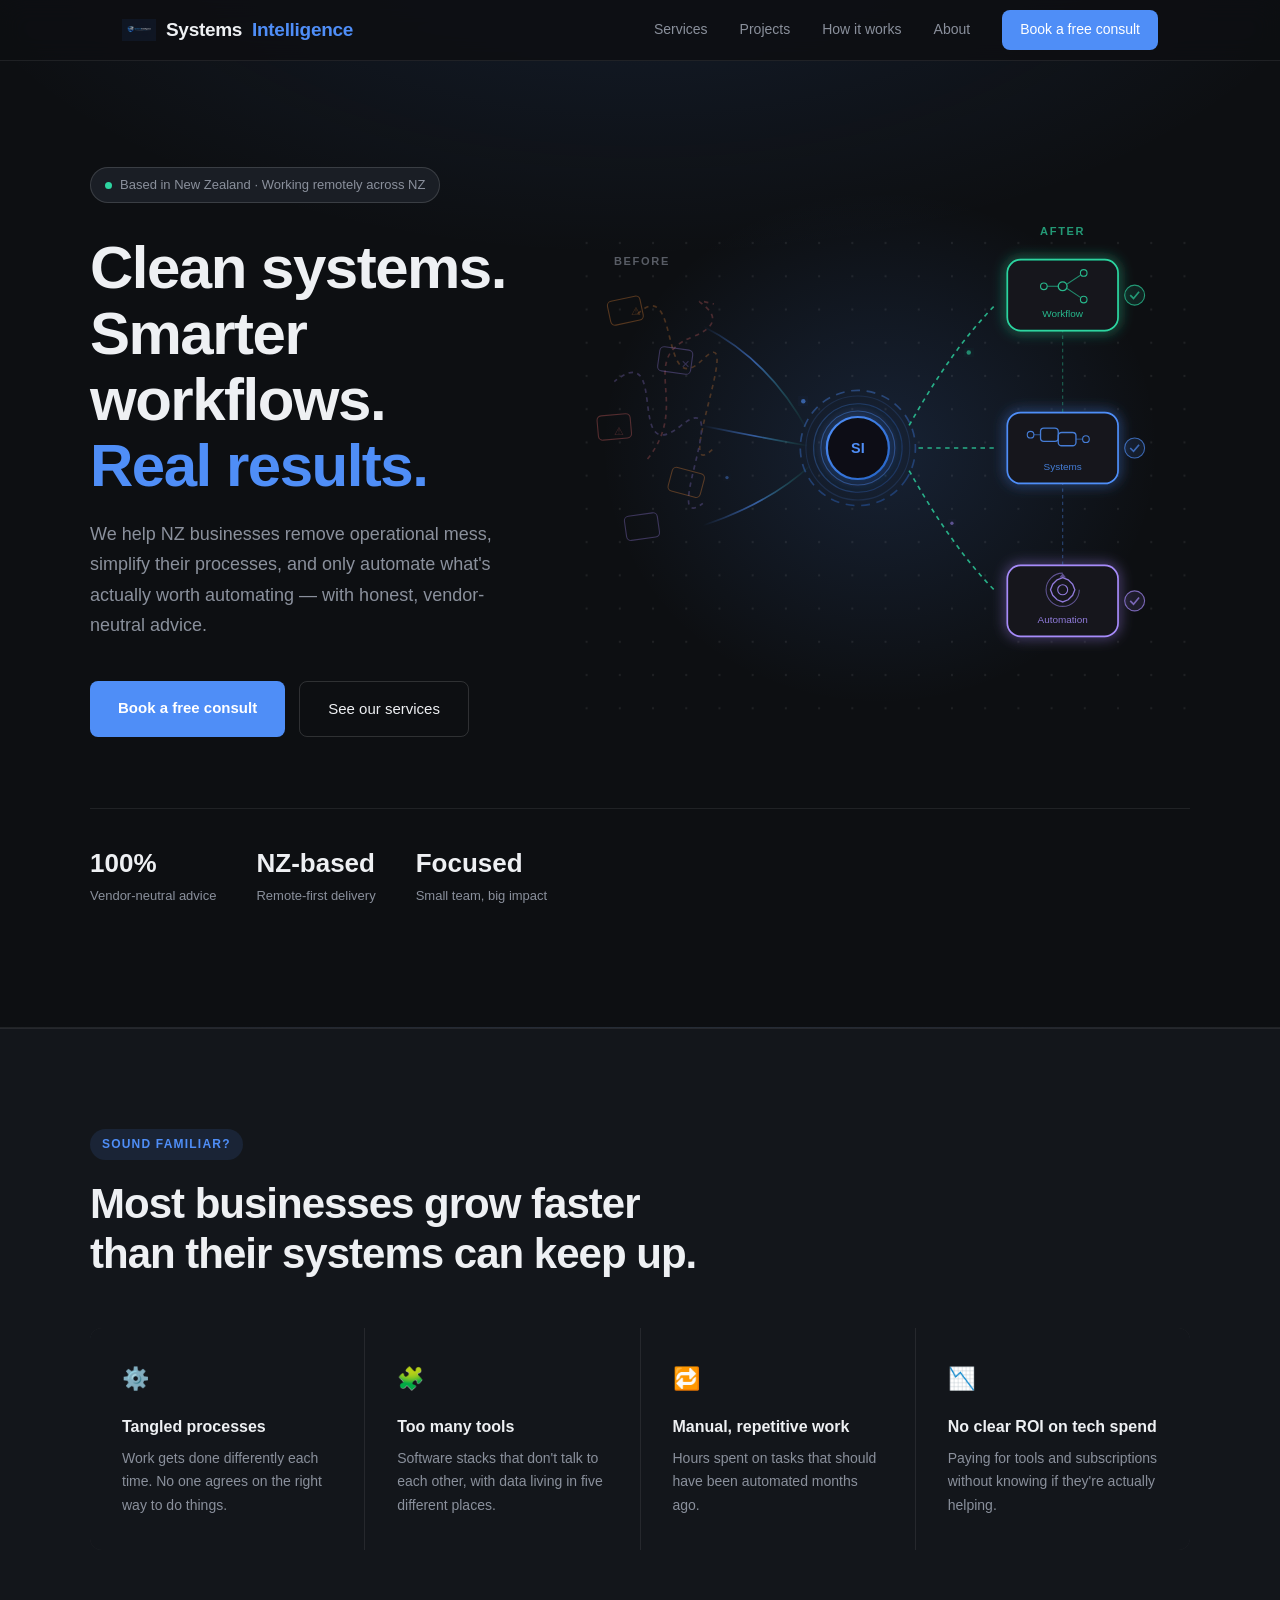
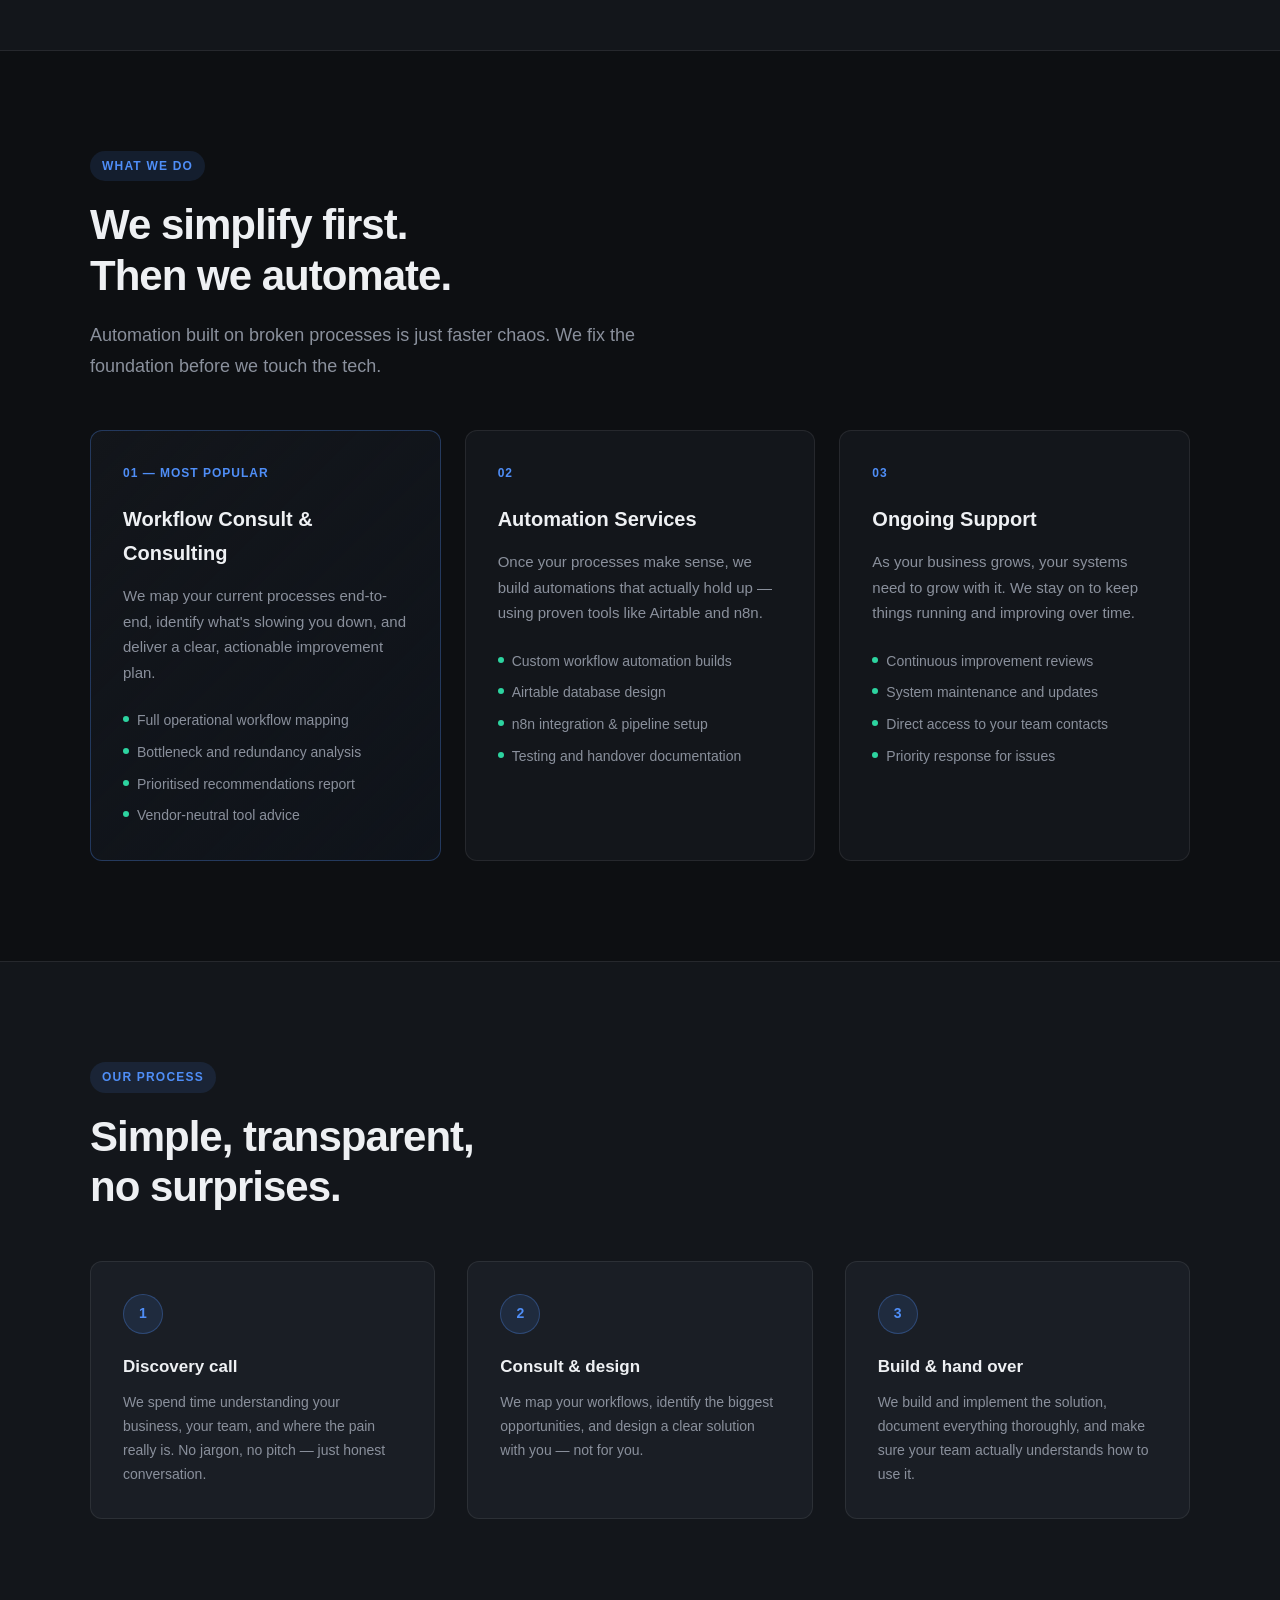
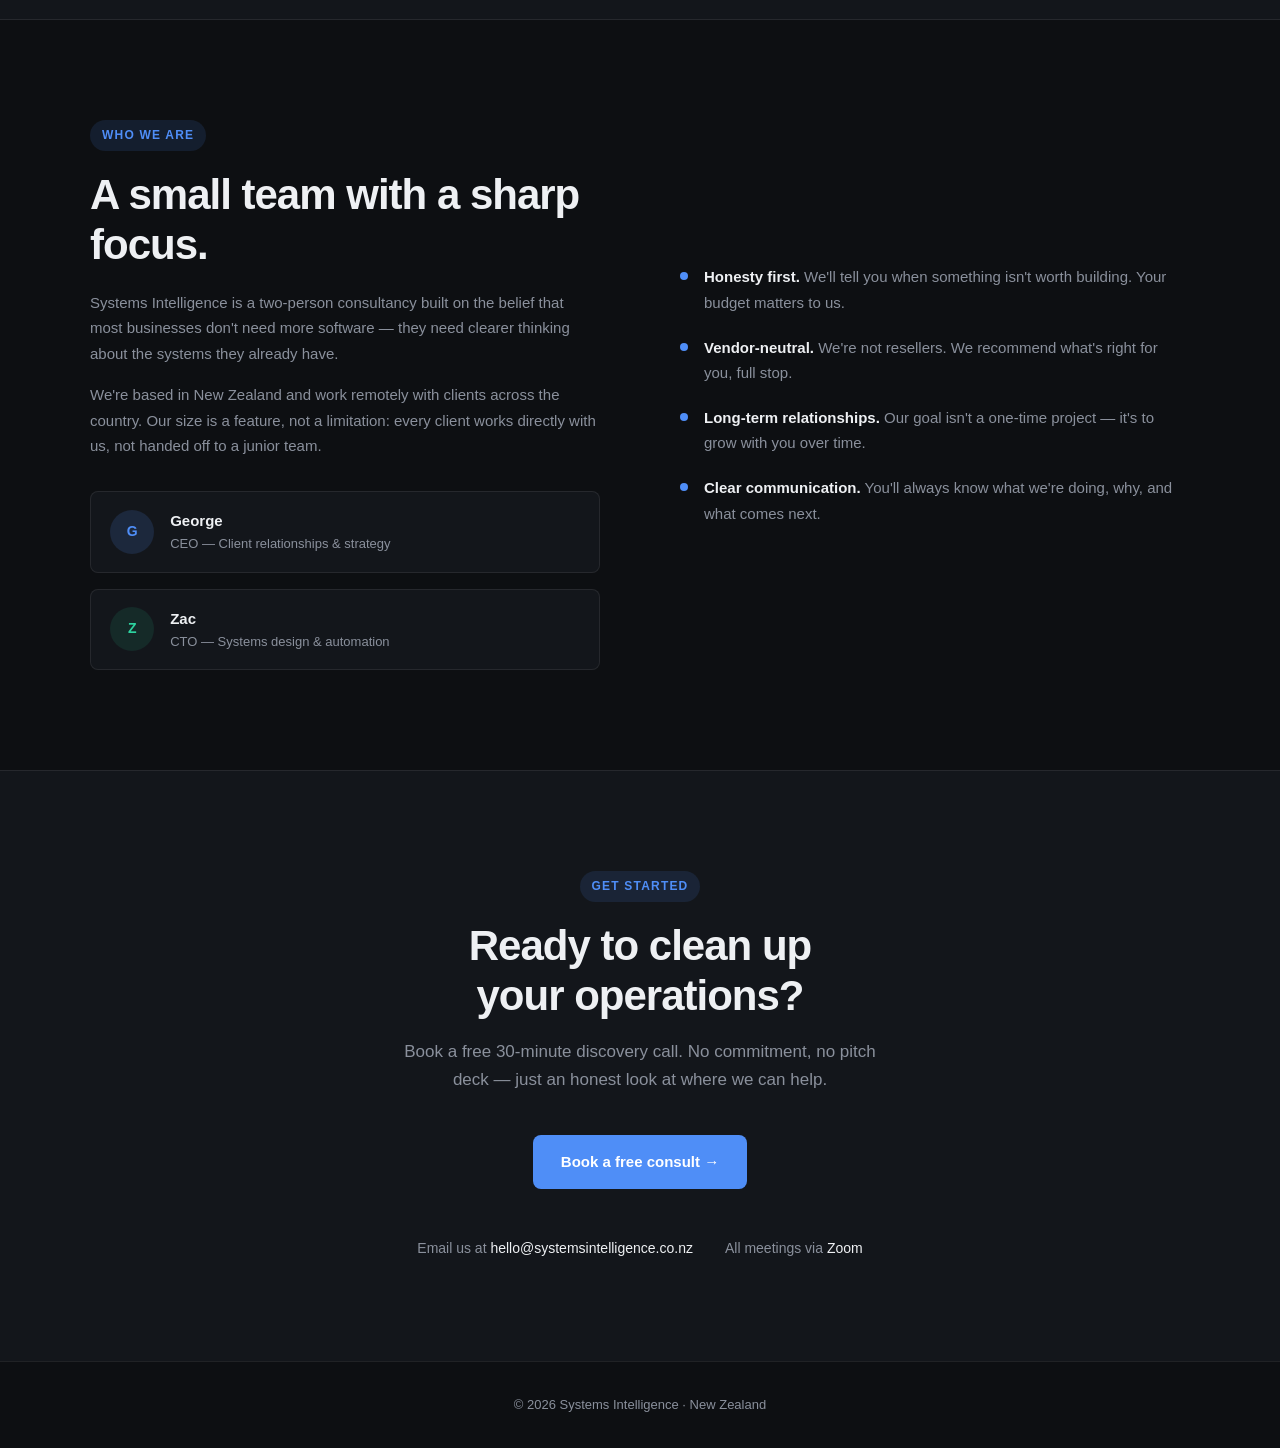
==== index.html @ 39f18a82 "Update index.html" ====
<!DOCTYPE html>
<html lang="en">
<head>
<meta charset="UTF-8">
<meta name="viewport" content="width=device-width, initial-scale=1.0">
<title>Systems Intelligence</title>
<style>
  *, *::before, *::after { box-sizing: border-box; margin: 0; padding: 0; }
  :root {
    --bg: #0d0f12;
    --bg2: #13161b;
    --bg3: #1a1e25;
    --border: rgba(255,255,255,0.08);
    --border2: rgba(255,255,255,0.14);
    --text: #eef0f3;
    --muted: #8a909c;
    --accent: #4f8ef7;
    --accent2: #2563c7;
    --accent-dim: rgba(79,142,247,0.12);
    --green: #2dd4a0;
    --green-dim: rgba(45,212,160,0.1);
    --radius: 12px;
    --radius-sm: 8px;
  }
  html { scroll-behavior: smooth; }
  body { background: var(--bg); color: var(--text); font-family: -apple-system, BlinkMacSystemFont, 'Segoe UI', sans-serif; font-size: 16px; line-height: 1.7; }
  a { color: var(--accent); text-decoration: none; }
  a:hover { color: #7aaeff; }

  /* NAV */
  nav { position: fixed; top: 0; left: 0; right: 0; z-index: 100; background: rgba(13,15,18,0.85); backdrop-filter: blur(12px); border-bottom: 1px solid var(--border); }
  .nav-inner { max-width: 1100px; margin: 0 auto; padding: 0 2rem; height: 60px; display: flex; align-items: center; justify-content: space-between; }
  .logo { display: flex; align-items: center; gap: 10px; font-size: 19px; font-weight: 600; color: var(--text); letter-spacing: -0.3px; text-decoration: none; }
  .logo img { height: 34px; width: 34px; object-fit: contain; }
  .logo span { color: var(--accent); }
  .nav-links { display: flex; gap: 2rem; align-items: center; }
  .nav-links a { color: var(--muted); font-size: 14px; transition: color 0.2s; }
  .nav-links a:hover { color: var(--text); }
  .nav-cta { background: var(--accent); color: #fff !important; padding: 8px 18px; border-radius: var(--radius-sm); font-size: 14px; font-weight: 500; transition: background 0.2s !important; }
  .nav-cta:hover { background: #6fa3ff !important; color: #fff !important; }

  /* SECTIONS */
  section { padding: 100px 2rem; }
  .container { max-width: 1100px; margin: 0 auto; }
  .label { display: inline-block; font-size: 12px; font-weight: 600; letter-spacing: 1.2px; text-transform: uppercase; color: var(--accent); background: var(--accent-dim); padding: 5px 12px; border-radius: 20px; margin-bottom: 1.2rem; }
  h1 { font-size: clamp(38px, 5vw, 60px); font-weight: 700; line-height: 1.1; letter-spacing: -1.5px; color: var(--text); }
  h2 { font-size: clamp(28px, 3.5vw, 42px); font-weight: 700; line-height: 1.2; letter-spacing: -1px; }
  h3 { font-size: 18px; font-weight: 600; margin-bottom: 0.6rem; }
  p { color: var(--muted); }
  .subtext { font-size: 18px; color: var(--muted); max-width: 560px; line-height: 1.7; margin-top: 1.2rem; }

  /* HERO */
  #hero { padding-top: 160px; padding-bottom: 120px; background: radial-gradient(ellipse 80% 50% at 50% -10%, rgba(79,142,247,0.12) 0%, transparent 70%); border-bottom: 1px solid var(--border); }
  .hero-tag { display: inline-flex; align-items: center; gap: 8px; background: var(--bg3); border: 1px solid var(--border2); border-radius: 20px; padding: 6px 14px; font-size: 13px; color: var(--muted); margin-bottom: 2rem; }
  .hero-tag span { width: 7px; height: 7px; border-radius: 50%; background: var(--green); display: inline-block; }
  .hero-btns { display: flex; gap: 14px; margin-top: 2.5rem; flex-wrap: wrap; }
  .btn-primary { background: var(--accent); color: #fff; padding: 14px 28px; border-radius: var(--radius-sm); font-size: 15px; font-weight: 600; transition: background 0.2s, transform 0.1s; }
  .btn-primary:hover { background: #6fa3ff; color: #fff; transform: translateY(-1px); }
  .btn-secondary { background: transparent; color: var(--text); padding: 14px 28px; border-radius: var(--radius-sm); font-size: 15px; font-weight: 500; border: 1px solid var(--border2); transition: border-color 0.2s, transform 0.1s; }
  .btn-secondary:hover { border-color: rgba(255,255,255,0.3); color: var(--text); transform: translateY(-1px); }
  .hero-stats { display: flex; gap: 2.5rem; margin-top: 4rem; padding-top: 2rem; border-top: 1px solid var(--border); flex-wrap: wrap; }
  .stat-item p:first-child { font-size: 26px; font-weight: 700; color: var(--text); margin: 0; }
  .stat-item p:last-child { font-size: 13px; color: var(--muted); margin: 0; }

  /* === Hero layout === */
  .hero-content { display: flex; align-items: center; justify-content: space-between; gap: 3rem; }
  .hero-text { flex: 1; min-width: 0; }
  .hero-visual { flex: 0 0 620px; max-width: 620px; margin-left: auto; }
  .hero-visual img { width: 100%; height: auto; }
  @media (max-width: 900px) {
  .hero-content { flex-direction: column; }
  .hero-visual { flex: none; max-width: 400px; width: 100%; margin-left: 0; }
  }

  /* PROBLEM */
  #problem { background: var(--bg2); border-top: 1px solid var(--border); border-bottom: 1px solid var(--border); }
  .problem-grid { display: grid; grid-template-columns: repeat(auto-fit, minmax(260px, 1fr)); gap: 1px; background: var(--border); border-radius: var(--radius); overflow: hidden; margin-top: 3rem; }
  .problem-item { background: var(--bg2); padding: 2rem; }
  .problem-icon { font-size: 22px; margin-bottom: 1rem; }
  .problem-item h3 { font-size: 16px; color: var(--text); margin-bottom: 0.4rem; }
  .problem-item p { font-size: 14px; }

  /* SERVICES */
  #services { }
  .services-grid { display: grid; grid-template-columns: repeat(auto-fit, minmax(300px, 1fr)); gap: 1.5rem; margin-top: 3rem; }
  .service-card { background: var(--bg2); border: 1px solid var(--border); border-radius: var(--radius); padding: 2rem; transition: border-color 0.2s, transform 0.2s; }
  .service-card:hover { border-color: var(--border2); transform: translateY(-3px); }
  .service-card.featured { border-color: rgba(79,142,247,0.3); background: linear-gradient(135deg, var(--bg2) 0%, rgba(79,142,247,0.04) 100%); }
  .service-num { font-size: 12px; font-weight: 600; letter-spacing: 1px; color: var(--accent); margin-bottom: 1.2rem; }
  .service-card h3 { font-size: 20px; color: var(--text); margin-bottom: 0.8rem; }
  .service-card p { font-size: 15px; line-height: 1.7; }
  .service-features { list-style: none; margin-top: 1.5rem; display: flex; flex-direction: column; gap: 8px; }
  .service-features li { font-size: 14px; color: var(--muted); display: flex; align-items: flex-start; gap: 8px; }
  .service-features li::before { content: ''; width: 6px; height: 6px; border-radius: 50%; background: var(--green); margin-top: 7px; flex-shrink: 0; }

  /* HOW IT WORKS */
  #how { background: var(--bg2); border-top: 1px solid var(--border); border-bottom: 1px solid var(--border); }
  .steps { display: grid; grid-template-columns: repeat(auto-fit, minmax(260px, 1fr)); gap: 2rem; margin-top: 3rem; position: relative; }
  .step { position: relative; padding: 2rem; background: var(--bg3); border-radius: var(--radius); border: 1px solid var(--border); }
  .step-num { width: 40px; height: 40px; border-radius: 50%; background: var(--accent-dim); border: 1px solid rgba(79,142,247,0.3); display: flex; align-items: center; justify-content: center; font-size: 14px; font-weight: 700; color: var(--accent); margin-bottom: 1.2rem; }
  .step h3 { font-size: 17px; color: var(--text); margin-bottom: 0.6rem; }
  .step p { font-size: 14px; }

  /* ABOUT */
  #about { }
  .about-inner { display: grid; grid-template-columns: 1fr 1fr; gap: 5rem; align-items: center; }
  @media (max-width: 768px) { .about-inner { grid-template-columns: 1fr; gap: 3rem; } }
  .about-text h2 { margin-bottom: 1.2rem; }
  .about-text p { margin-bottom: 1rem; font-size: 15px; }
  .about-team { display: flex; flex-direction: column; gap: 1rem; margin-top: 2rem; }
  .team-card { display: flex; align-items: center; gap: 1rem; background: var(--bg2); border: 1px solid var(--border); border-radius: var(--radius-sm); padding: 1rem 1.2rem; }
  .avatar { width: 44px; height: 44px; border-radius: 50%; display: flex; align-items: center; justify-content: center; font-weight: 700; font-size: 14px; flex-shrink: 0; }
  .avatar.blue { background: rgba(79,142,247,0.15); color: var(--accent); }
  .avatar.green { background: var(--green-dim); color: var(--green); }
  .team-info p:first-child { font-size: 15px; font-weight: 600; color: var(--text); margin: 0; }
  .team-info p:last-child { font-size: 13px; color: var(--muted); margin: 0; }
  .about-values { display: flex; flex-direction: column; gap: 1.2rem; }
  .value-item { display: flex; gap: 1rem; align-items: flex-start; }
  .value-dot { width: 8px; height: 8px; border-radius: 50%; background: var(--accent); margin-top: 8px; flex-shrink: 0; }
  .value-item p { font-size: 15px; color: var(--muted); margin: 0; }
  .value-item strong { color: var(--text); font-weight: 600; }

  /* CTA */
  #cta { background: var(--bg2); border-top: 1px solid var(--border); text-align: center; }
  #cta h2 { margin-bottom: 1rem; }
  #cta p { max-width: 480px; margin: 0 auto 2.5rem; font-size: 17px; }
  .cta-contact { margin-top: 3rem; display: flex; justify-content: center; gap: 2rem; flex-wrap: wrap; }
  .contact-item { font-size: 14px; color: var(--muted); }
  .contact-item a { color: var(--text); }
  .contact-item a:hover { color: var(--accent); }

  /* FOOTER */
  footer { border-top: 1px solid var(--border); padding: 2rem; text-align: center; }
  footer p { font-size: 13px; color: var(--muted); }

  @media (max-width: 640px) {
    .nav-links { display: none; }
    section { padding: 70px 1.2rem; }
    #hero { padding-top: 120px; }
    .hero-stats { gap: 1.5rem; }
  }
</style>
</head>
<body>

<nav>
  <div class="nav-inner">
    <a href="#" class="logo">
      <img src="images/logo.png" alt="Systems Intelligence logo">
      Systems<span>Intelligence</span>
    </a>
    <div class="nav-links">
      <a href="#services">Services</a>
      <a href="projects.html">Projects</a>
      <a href="#how">How it works</a>
      <a href="#about">About</a>
      <a href="#cta" class="nav-cta">Book a free consult</a>
    </div>
  </div>
</nav>

<!-- HERO -->
<section id="hero">
  <div class="container">
    <div class="hero-content">
      <div class="hero-text">
        <div class="hero-tag"><span></span> Based in New Zealand · Working remotely across NZ</div>
        <h1>Clean systems.<br>Smarter workflows.<br><span style="color: var(--accent);">Real results.</span></h1>
        <p class="subtext">We help NZ businesses remove operational mess, simplify their processes, and only automate what's actually worth automating — with honest, vendor-neutral advice.</p>
        <div class="hero-btns">
          <a href="#cta" class="btn-primary">Book a free consult</a>
          <a href="#services" class="btn-secondary">See our services</a>
        </div>
      </div>
      <div class="hero-visual">
        <img src="images/hero-illustration.svg" alt="Messy workflows transformed into clean, automated systems">
      </div>
    </div>
    <div class="hero-stats">
      <div class="stat-item"><p>100%</p><p>Vendor-neutral advice</p></div>
      <div class="stat-item"><p>NZ-based</p><p>Remote-first delivery</p></div>
      <div class="stat-item"><p>Focused</p><p>Small team, big impact</p></div>
    </div>
  </div>
</section>

<!-- PROBLEM -->
<section id="problem">
  <div class="container">
    <span class="label">Sound familiar?</span>
    <h2>Most businesses grow faster<br>than their systems can keep up.</h2>
    <div class="problem-grid">
      <div class="problem-item">
        <div class="problem-icon">⚙️</div>
        <h3>Tangled processes</h3>
        <p>Work gets done differently each time. No one agrees on the right way to do things.</p>
      </div>
      <div class="problem-item">
        <div class="problem-icon">🧩</div>
        <h3>Too many tools</h3>
        <p>Software stacks that don't talk to each other, with data living in five different places.</p>
      </div>
      <div class="problem-item">
        <div class="problem-icon">🔁</div>
        <h3>Manual, repetitive work</h3>
        <p>Hours spent on tasks that should have been automated months ago.</p>
      </div>
      <div class="problem-item">
        <div class="problem-icon">📉</div>
        <h3>No clear ROI on tech spend</h3>
        <p>Paying for tools and subscriptions without knowing if they're actually helping.</p>
      </div>
    </div>
  </div>
</section>

<!-- SERVICES -->
<section id="services">
  <div class="container">
    <span class="label">What we do</span>
    <h2>We simplify first.<br>Then we automate.</h2>
    <p class="subtext">Automation built on broken processes is just faster chaos. We fix the foundation before we touch the tech.</p>
    <div class="services-grid">
      <div class="service-card featured">
        <div class="service-num">01 — MOST POPULAR</div>
        <h3>Workflow Consult & Consulting</h3>
        <p>We map your current processes end-to-end, identify what's slowing you down, and deliver a clear, actionable improvement plan.</p>
        <ul class="service-features">
          <li>Full operational workflow mapping</li>
          <li>Bottleneck and redundancy analysis</li>
          <li>Prioritised recommendations report</li>
          <li>Vendor-neutral tool advice</li>
        </ul>
      </div>
      <div class="service-card">
        <div class="service-num">02</div>
        <h3>Automation Services</h3>
        <p>Once your processes make sense, we build automations that actually hold up — using proven tools like Airtable and n8n.</p>
        <ul class="service-features">
          <li>Custom workflow automation builds</li>
          <li>Airtable database design</li>
          <li>n8n integration & pipeline setup</li>
          <li>Testing and handover documentation</li>
        </ul>
      </div>
      <div class="service-card">
        <div class="service-num">03</div>
        <h3>Ongoing Support</h3>
        <p>As your business grows, your systems need to grow with it. We stay on to keep things running and improving over time.</p>
        <ul class="service-features">
          <li>Continuous improvement reviews</li>
          <li>System maintenance and updates</li>
          <li>Direct access to your team contacts</li>
          <li>Priority response for issues</li>
        </ul>
      </div>
    </div>
  </div>
</section>

<!-- HOW IT WORKS -->
<section id="how">
  <div class="container">
    <span class="label">Our process</span>
    <h2>Simple, transparent,<br>no surprises.</h2>
    <div class="steps">
      <div class="step">
        <div class="step-num">1</div>
        <h3>Discovery call</h3>
        <p>We spend time understanding your business, your team, and where the pain really is. No jargon, no pitch — just honest conversation.</p>
      </div>
      <div class="step">
        <div class="step-num">2</div>
        <h3>Consult & design</h3>
        <p>We map your workflows, identify the biggest opportunities, and design a clear solution with you — not for you.</p>
      </div>
      <div class="step">
        <div class="step-num">3</div>
        <h3>Build & hand over</h3>
        <p>We build and implement the solution, document everything thoroughly, and make sure your team actually understands how to use it.</p>
      </div>
    </div>
  </div>
</section>

<!-- ABOUT -->
<section id="about">
  <div class="container">
    <div class="about-inner">
      <div class="about-text">
        <span class="label">Who we are</span>
        <h2>A small team with a sharp focus.</h2>
        <p>Systems Intelligence is a two-person consultancy built on the belief that most businesses don't need more software — they need clearer thinking about the systems they already have.</p>
        <p>We're based in New Zealand and work remotely with clients across the country. Our size is a feature, not a limitation: every client works directly with us, not handed off to a junior team.</p>
        <div class="about-team">
          <div class="team-card">
            <div class="avatar blue">G</div>
            <div class="team-info">
              <p>George</p>
              <p>CEO — Client relationships & strategy</p>
            </div>
          </div>
          <div class="team-card">
            <div class="avatar green">Z</div>
            <div class="team-info">
              <p>Zac</p>
              <p>CTO — Systems design & automation</p>
            </div>
          </div>
        </div>
      </div>
      <div class="about-values">
        <div class="value-item">
          <div class="value-dot"></div>
          <p><strong>Honesty first.</strong> We'll tell you when something isn't worth building. Your budget matters to us.</p>
        </div>
        <div class="value-item">
          <div class="value-dot"></div>
          <p><strong>Vendor-neutral.</strong> We're not resellers. We recommend what's right for you, full stop.</p>
        </div>
        <div class="value-item">
          <div class="value-dot"></div>
          <p><strong>Long-term relationships.</strong> Our goal isn't a one-time project — it's to grow with you over time.</p>
        </div>
        <div class="value-item">
          <div class="value-dot"></div>
          <p><strong>Clear communication.</strong> You'll always know what we're doing, why, and what comes next.</p>
        </div>
      </div>
    </div>
  </div>
</section>

<!-- CTA -->
<section id="cta">
  <div class="container">
    <span class="label">Get started</span>
    <h2>Ready to clean up<br>your operations?</h2>
    <p>Book a free 30-minute discovery call. No commitment, no pitch deck — just an honest look at where we can help.</p>
    <a href="mailto:hello@systemsintelligence.co.nz" class="btn-primary" style="display: inline-block;">Book a free consult →</a>
    <div class="cta-contact">
      <div class="contact-item">Email us at <a href="mailto:hello@systemsintelligence.co.nz">hello@systemsintelligence.co.nz</a></div>
      <div class="contact-item">All meetings via <a href="#">Zoom</a></div>
    </div>
  </div>
</section>

<footer>
  <p>© 2026 Systems Intelligence · New Zealand</p>
</footer>

</body>
</html>
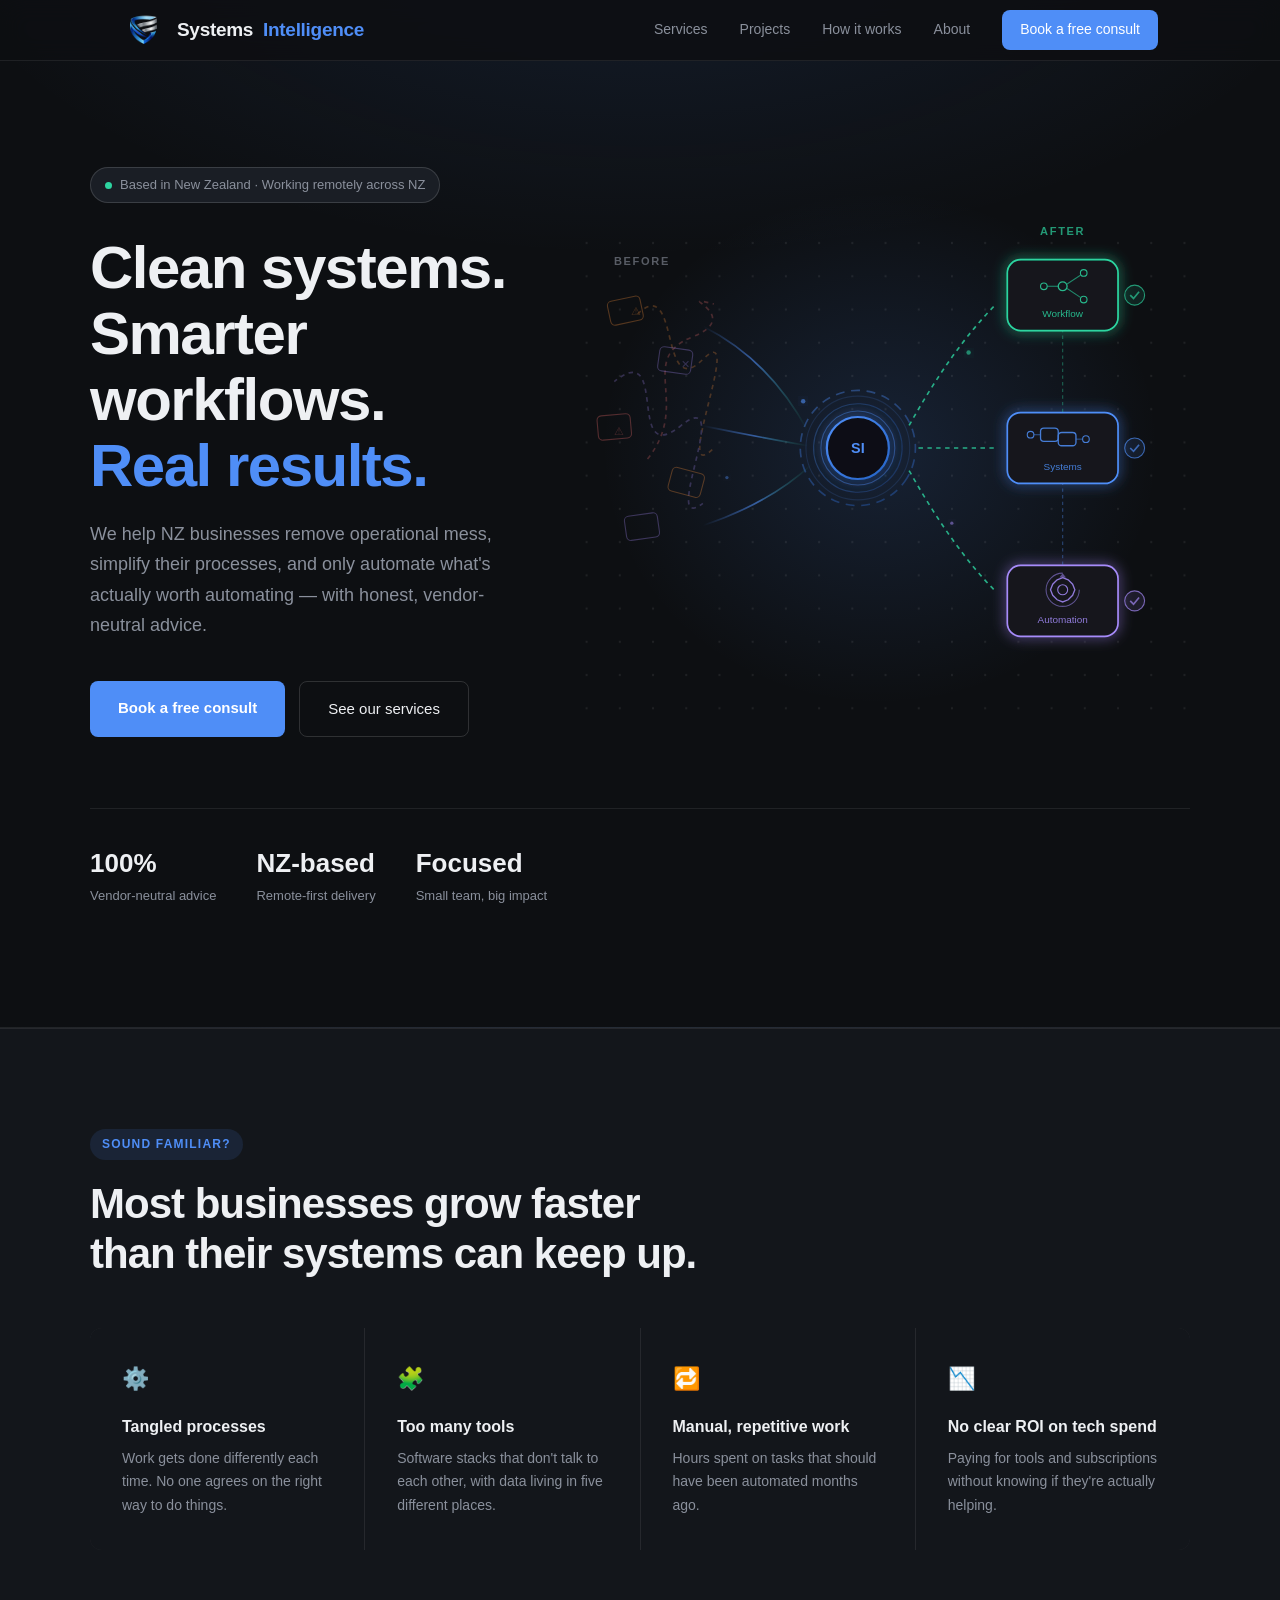
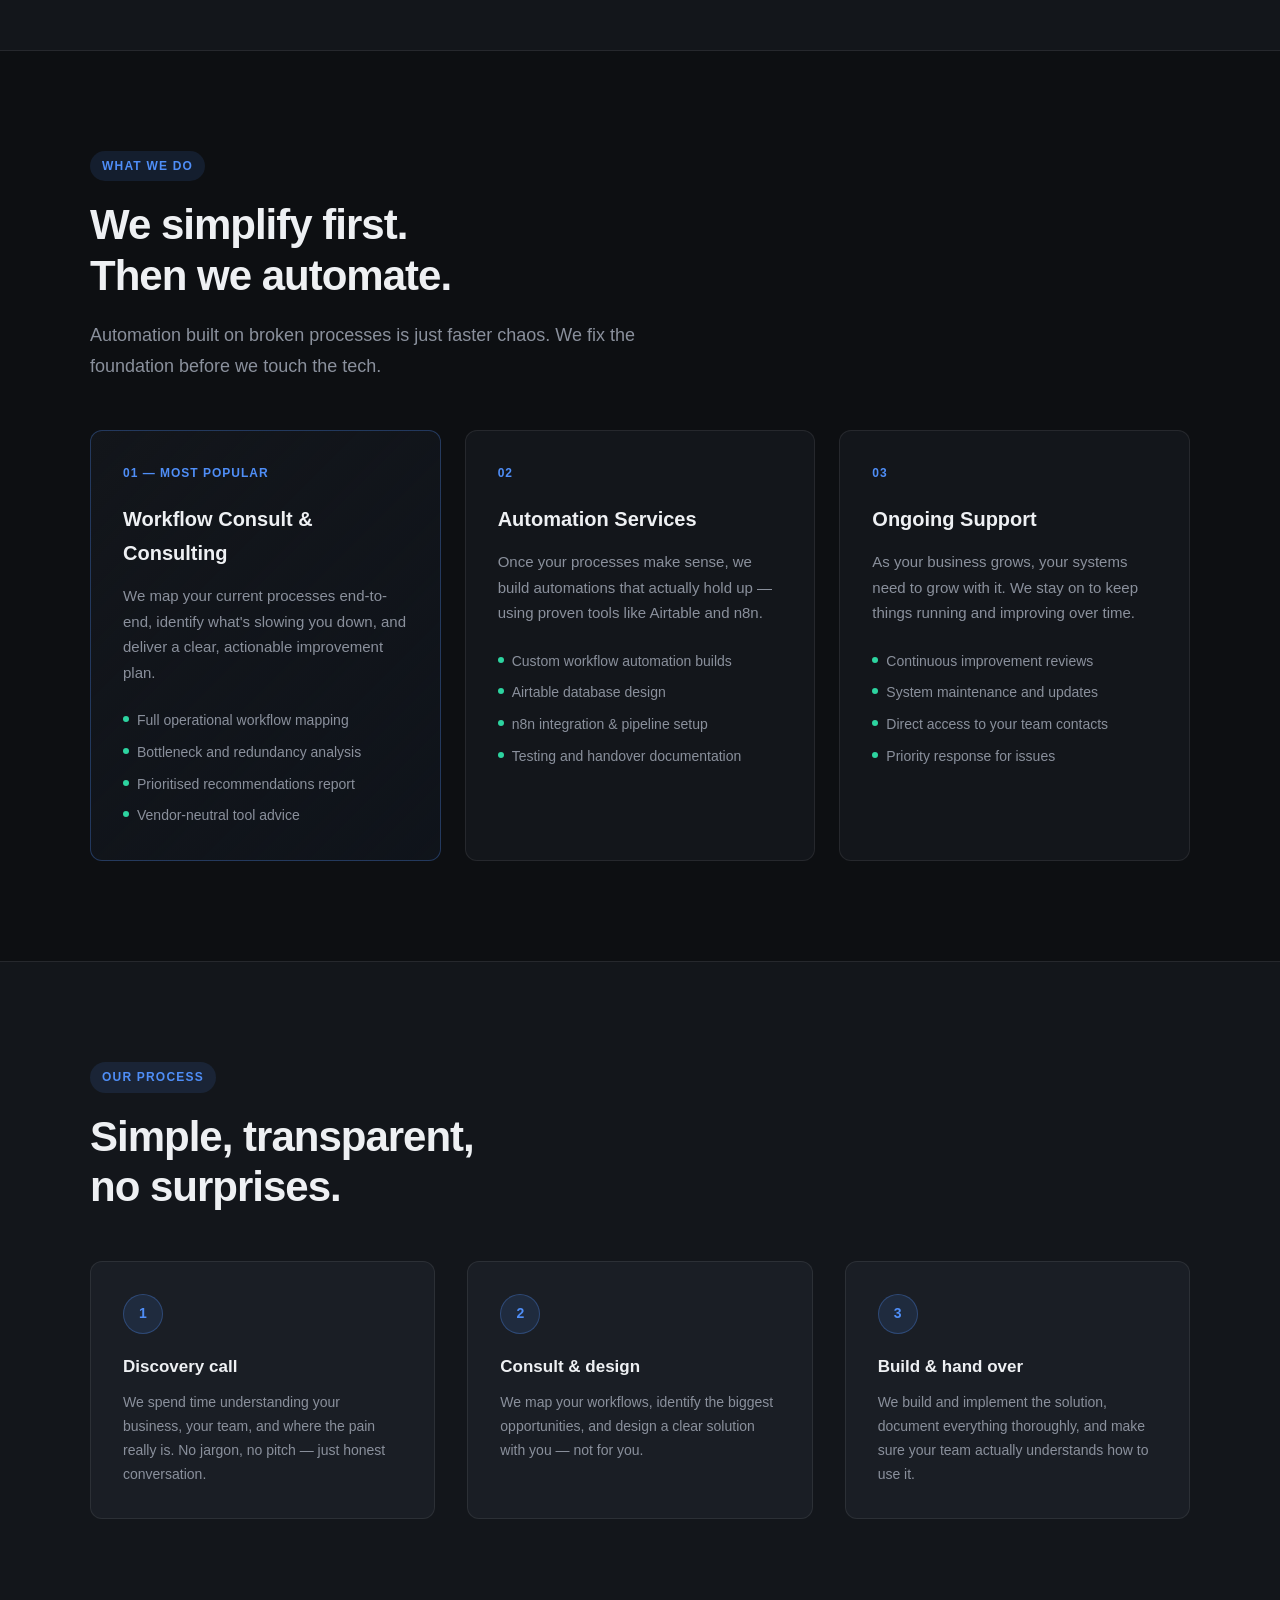
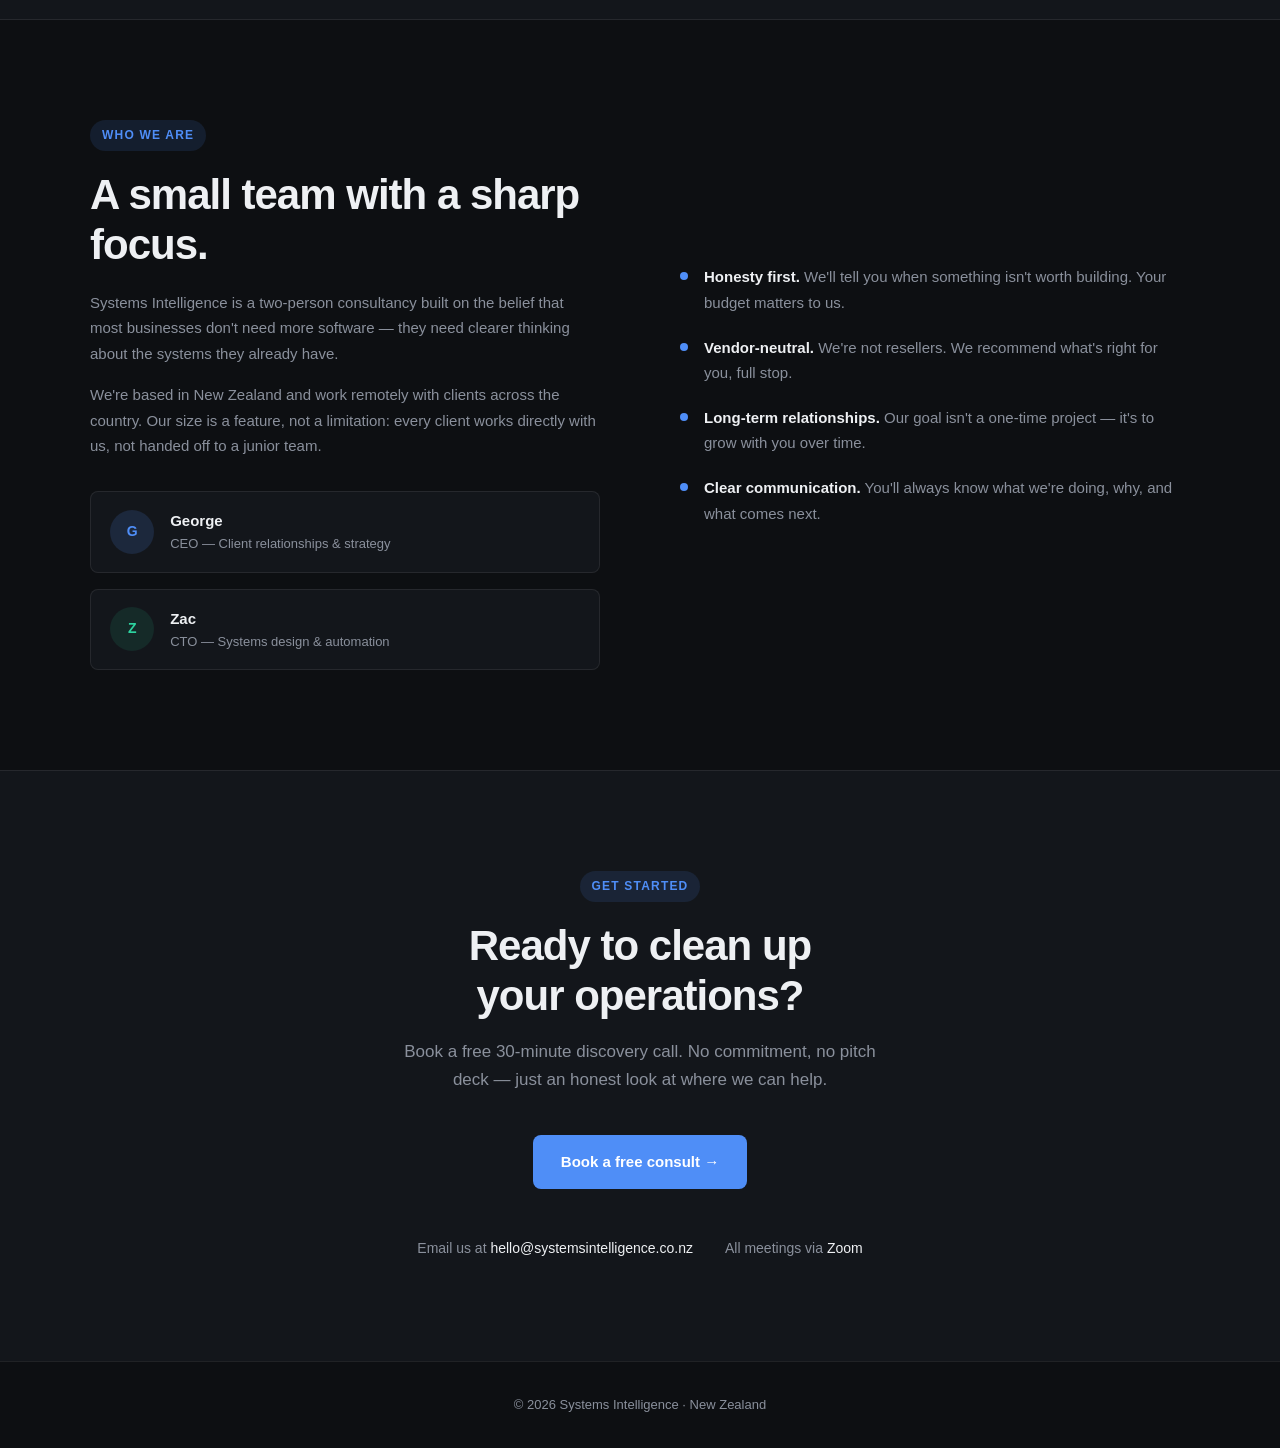
==== commit bf6d5c08: "Update index.html" ====
--- a/index.html
+++ b/index.html
@@ -31,7 +31,7 @@
   nav { position: fixed; top: 0; left: 0; right: 0; z-index: 100; background: rgba(13,15,18,0.85); backdrop-filter: blur(12px); border-bottom: 1px solid var(--border); }
   .nav-inner { max-width: 1100px; margin: 0 auto; padding: 0 2rem; height: 60px; display: flex; align-items: center; justify-content: space-between; }
   .logo { display: flex; align-items: center; gap: 10px; font-size: 19px; font-weight: 600; color: var(--text); letter-spacing: -0.3px; text-decoration: none; }
-  .logo img { height: 34px; width: 34px; object-fit: contain; }
+  .logo img { height: 45px; width: 45px; object-fit: contain; }
   .logo span { color: var(--accent); }
   .nav-links { display: flex; gap: 2rem; align-items: center; }
   .nav-links a { color: var(--muted); font-size: 14px; transition: color 0.2s; }
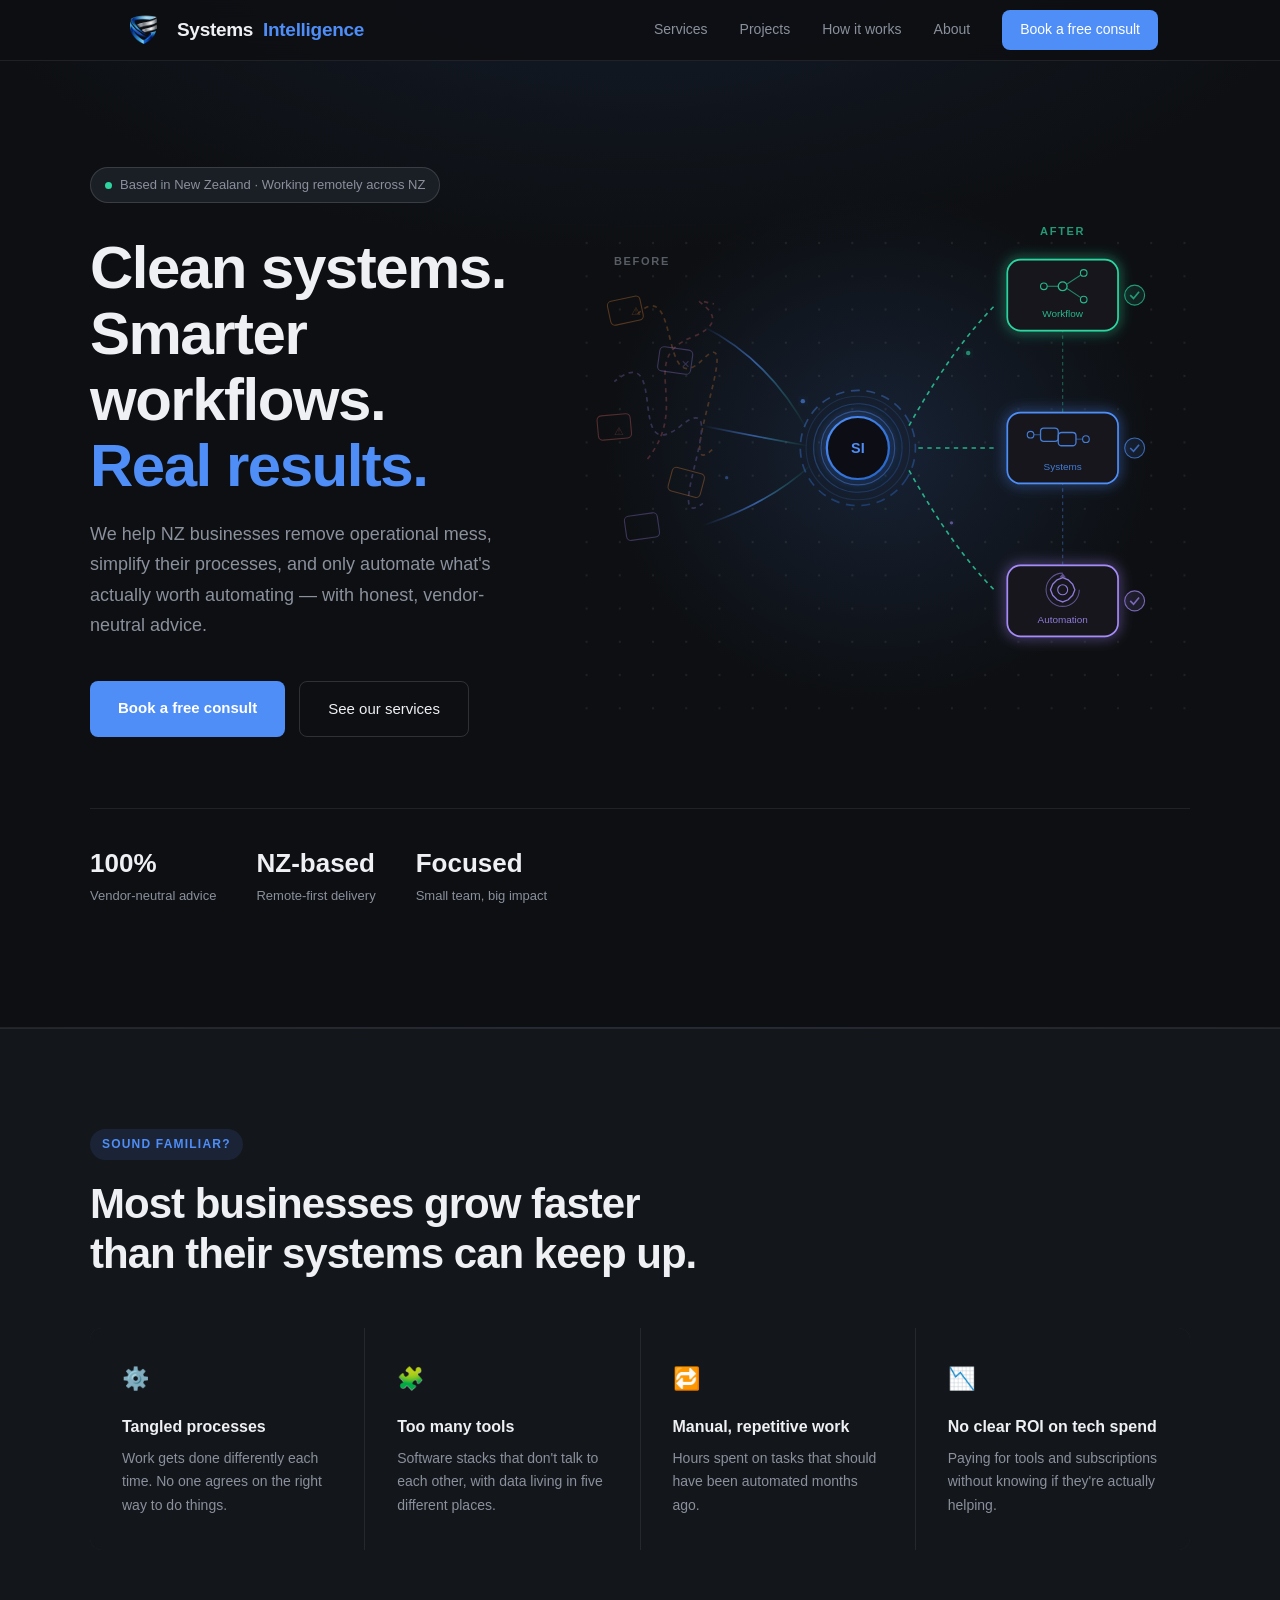
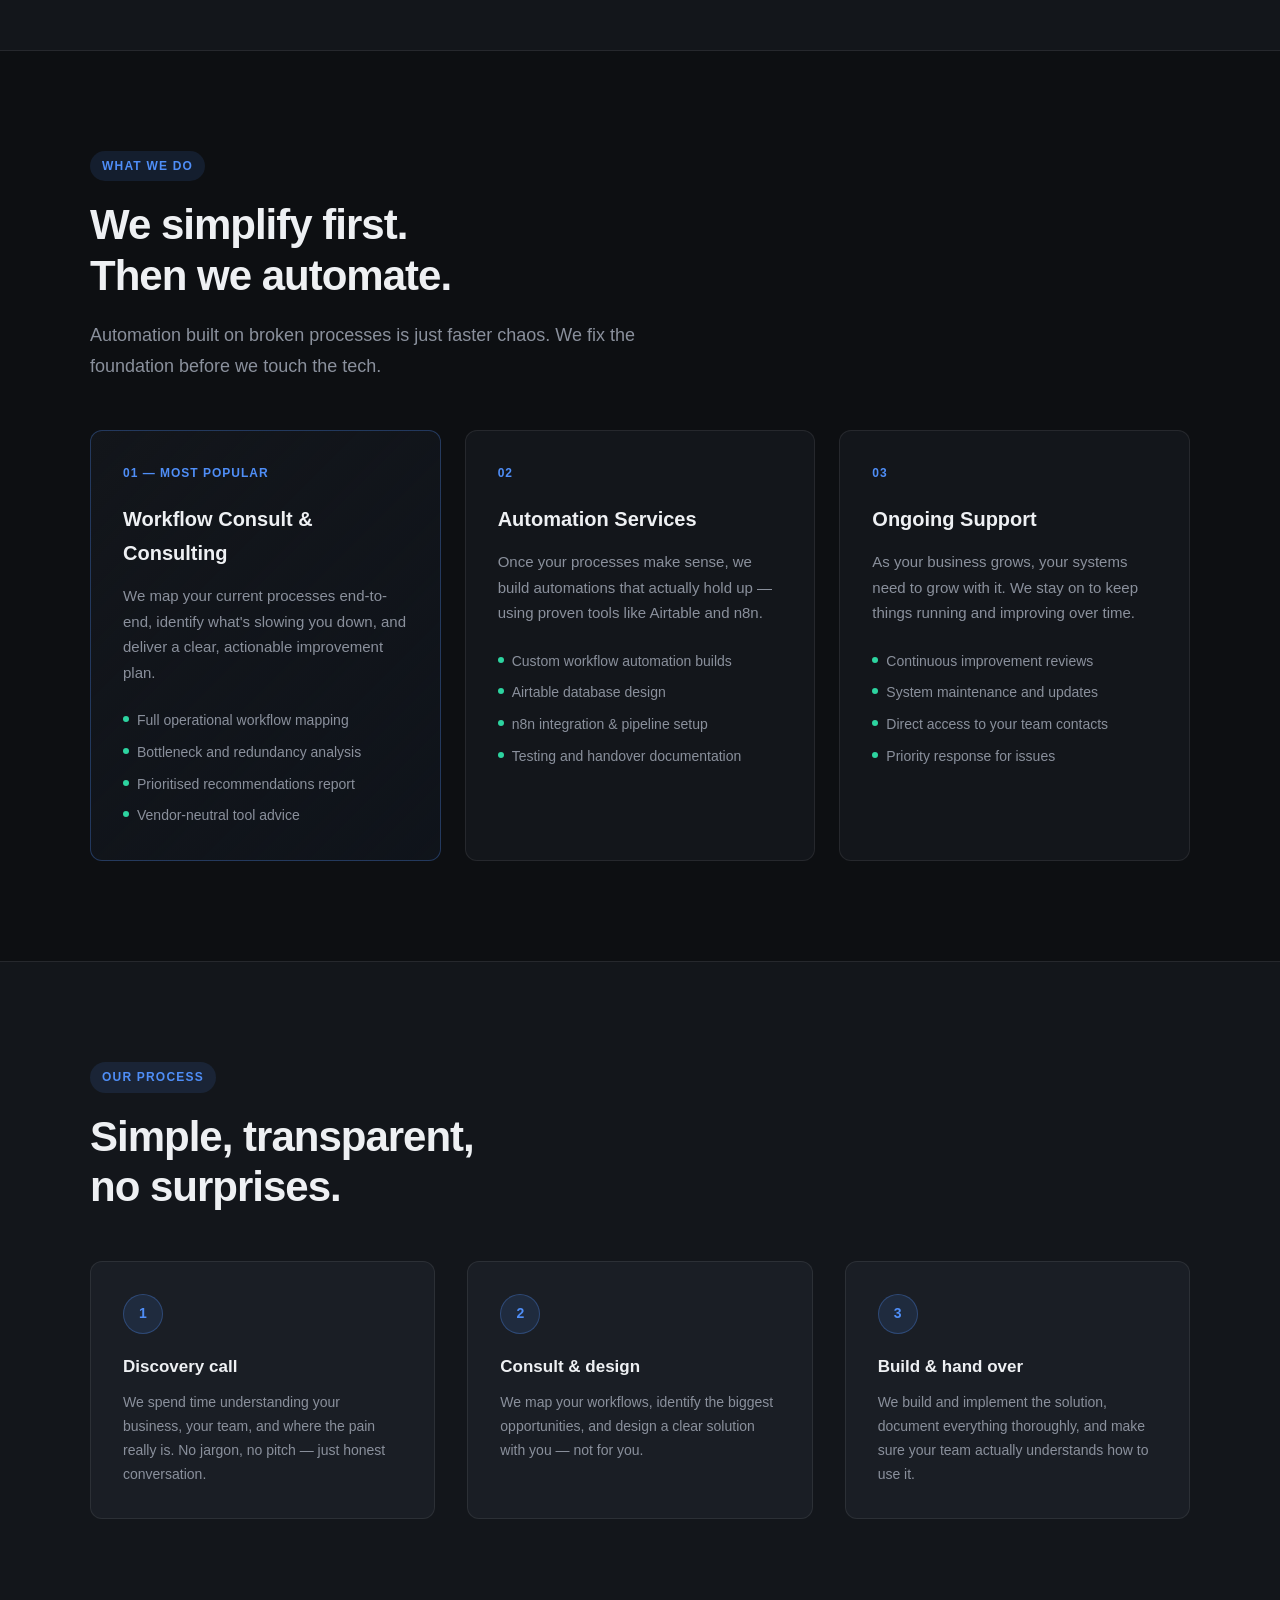
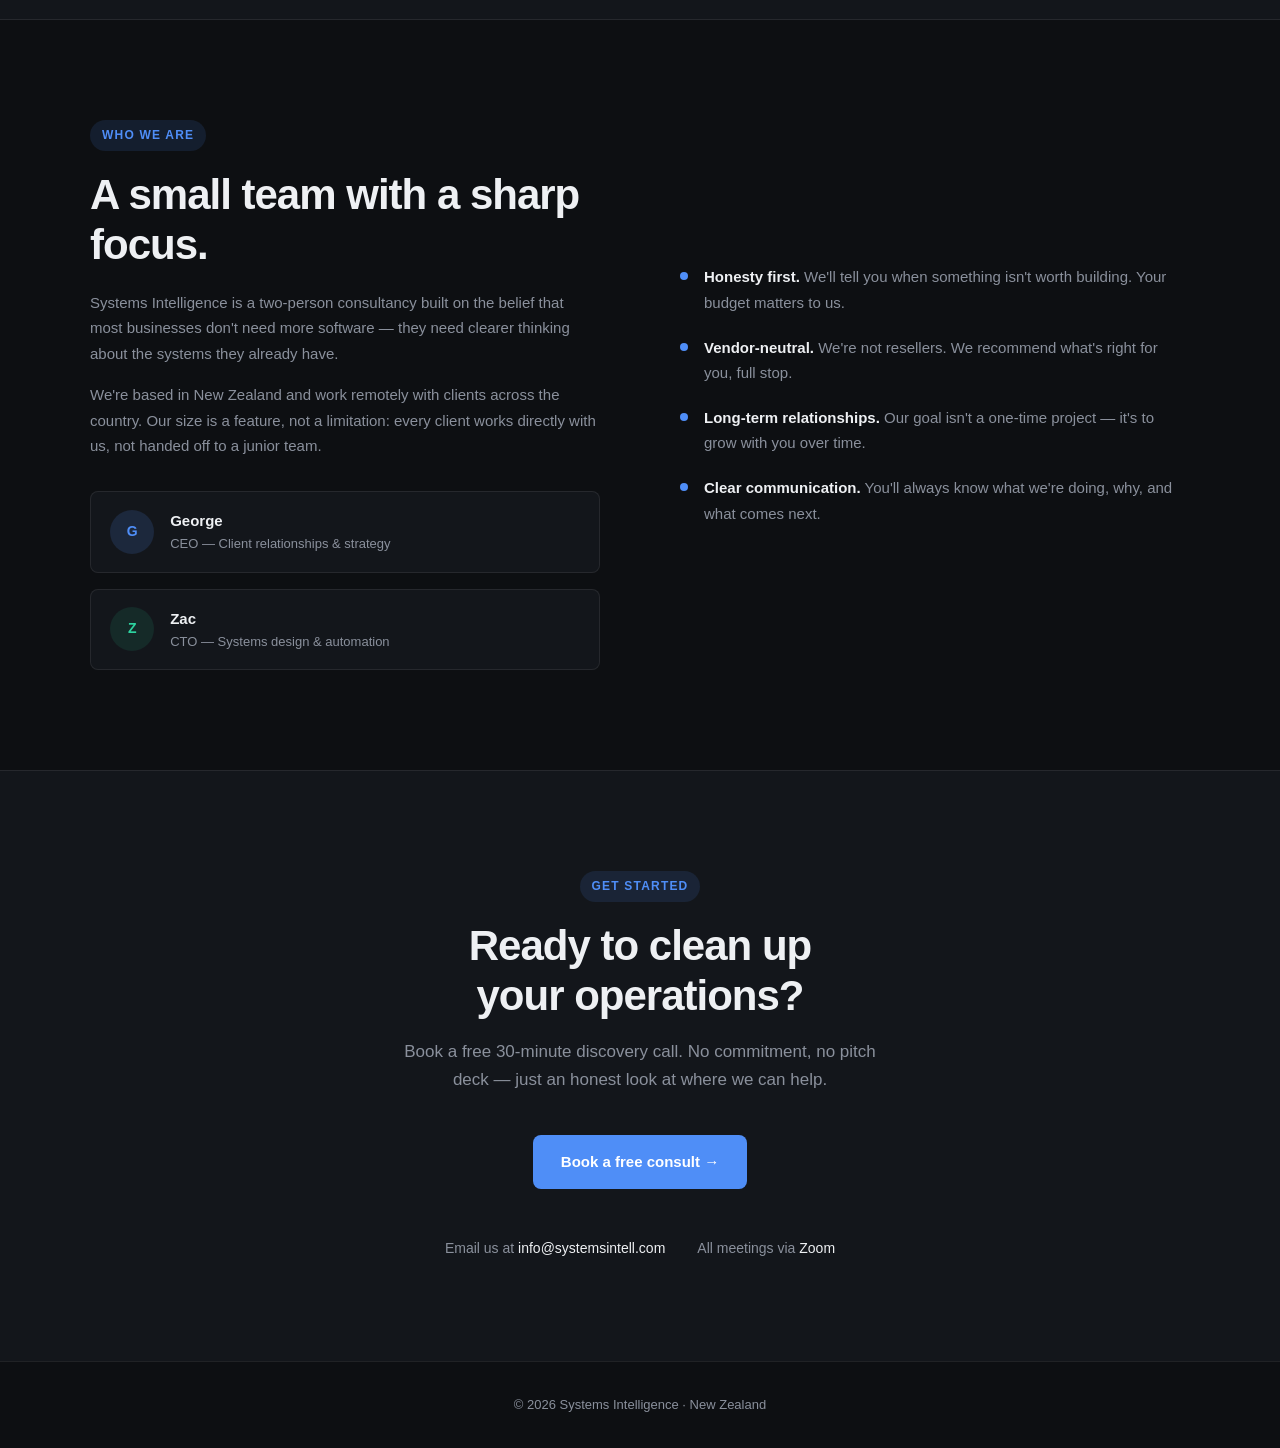
==== commit 0b402f1b: "Update index.html" ====
--- a/index.html
+++ b/index.html
@@ -337,9 +337,9 @@
     <span class="label">Get started</span>
     <h2>Ready to clean up<br>your operations?</h2>
     <p>Book a free 30-minute discovery call. No commitment, no pitch deck — just an honest look at where we can help.</p>
-    <a href="mailto:hello@systemsintelligence.co.nz" class="btn-primary" style="display: inline-block;">Book a free consult →</a>
+    <a href="mailto:info@systemsintell.com" class="btn-primary" style="display: inline-block;">Book a free consult →</a>
     <div class="cta-contact">
-      <div class="contact-item">Email us at <a href="mailto:hello@systemsintelligence.co.nz">hello@systemsintelligence.co.nz</a></div>
+      <div class="contact-item">Email us at <a href="mailto:hello@systemsintelligence.co.nz">info@systemsintell.com</a></div>
       <div class="contact-item">All meetings via <a href="#">Zoom</a></div>
     </div>
   </div>
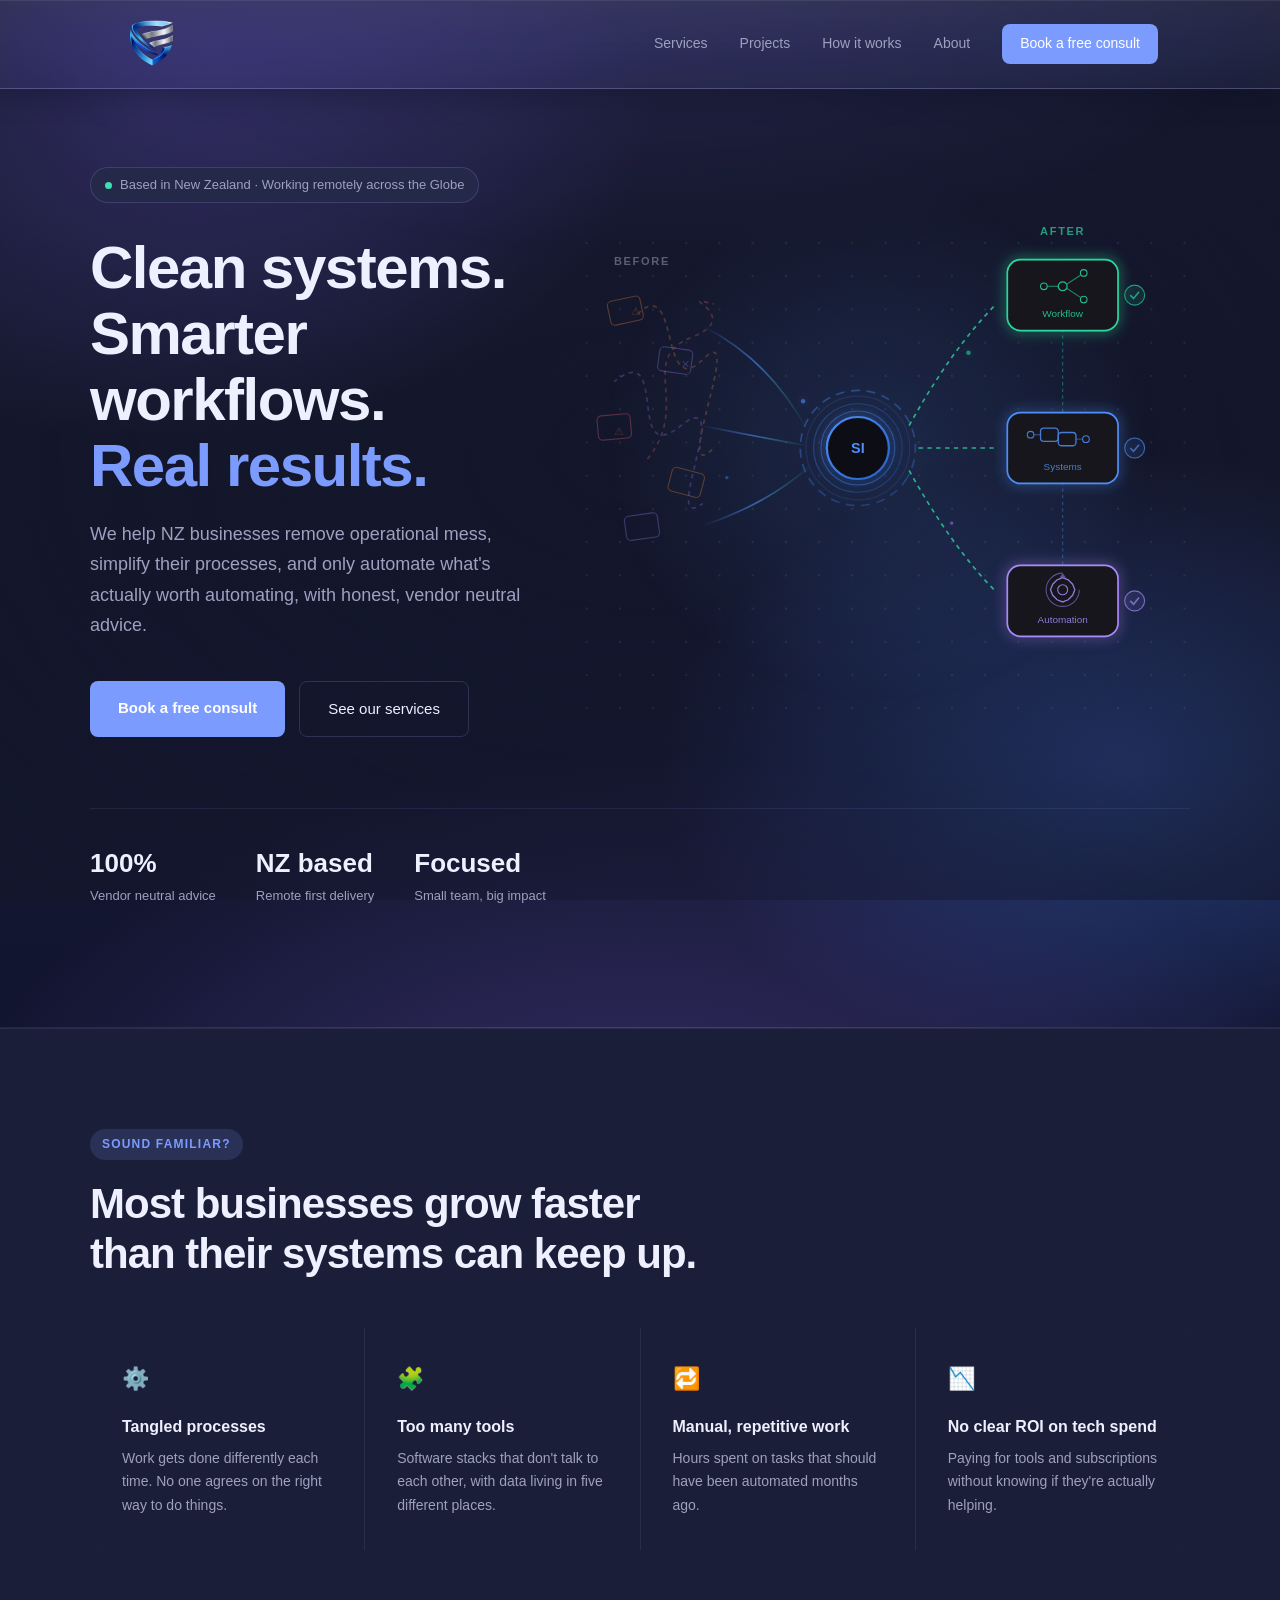
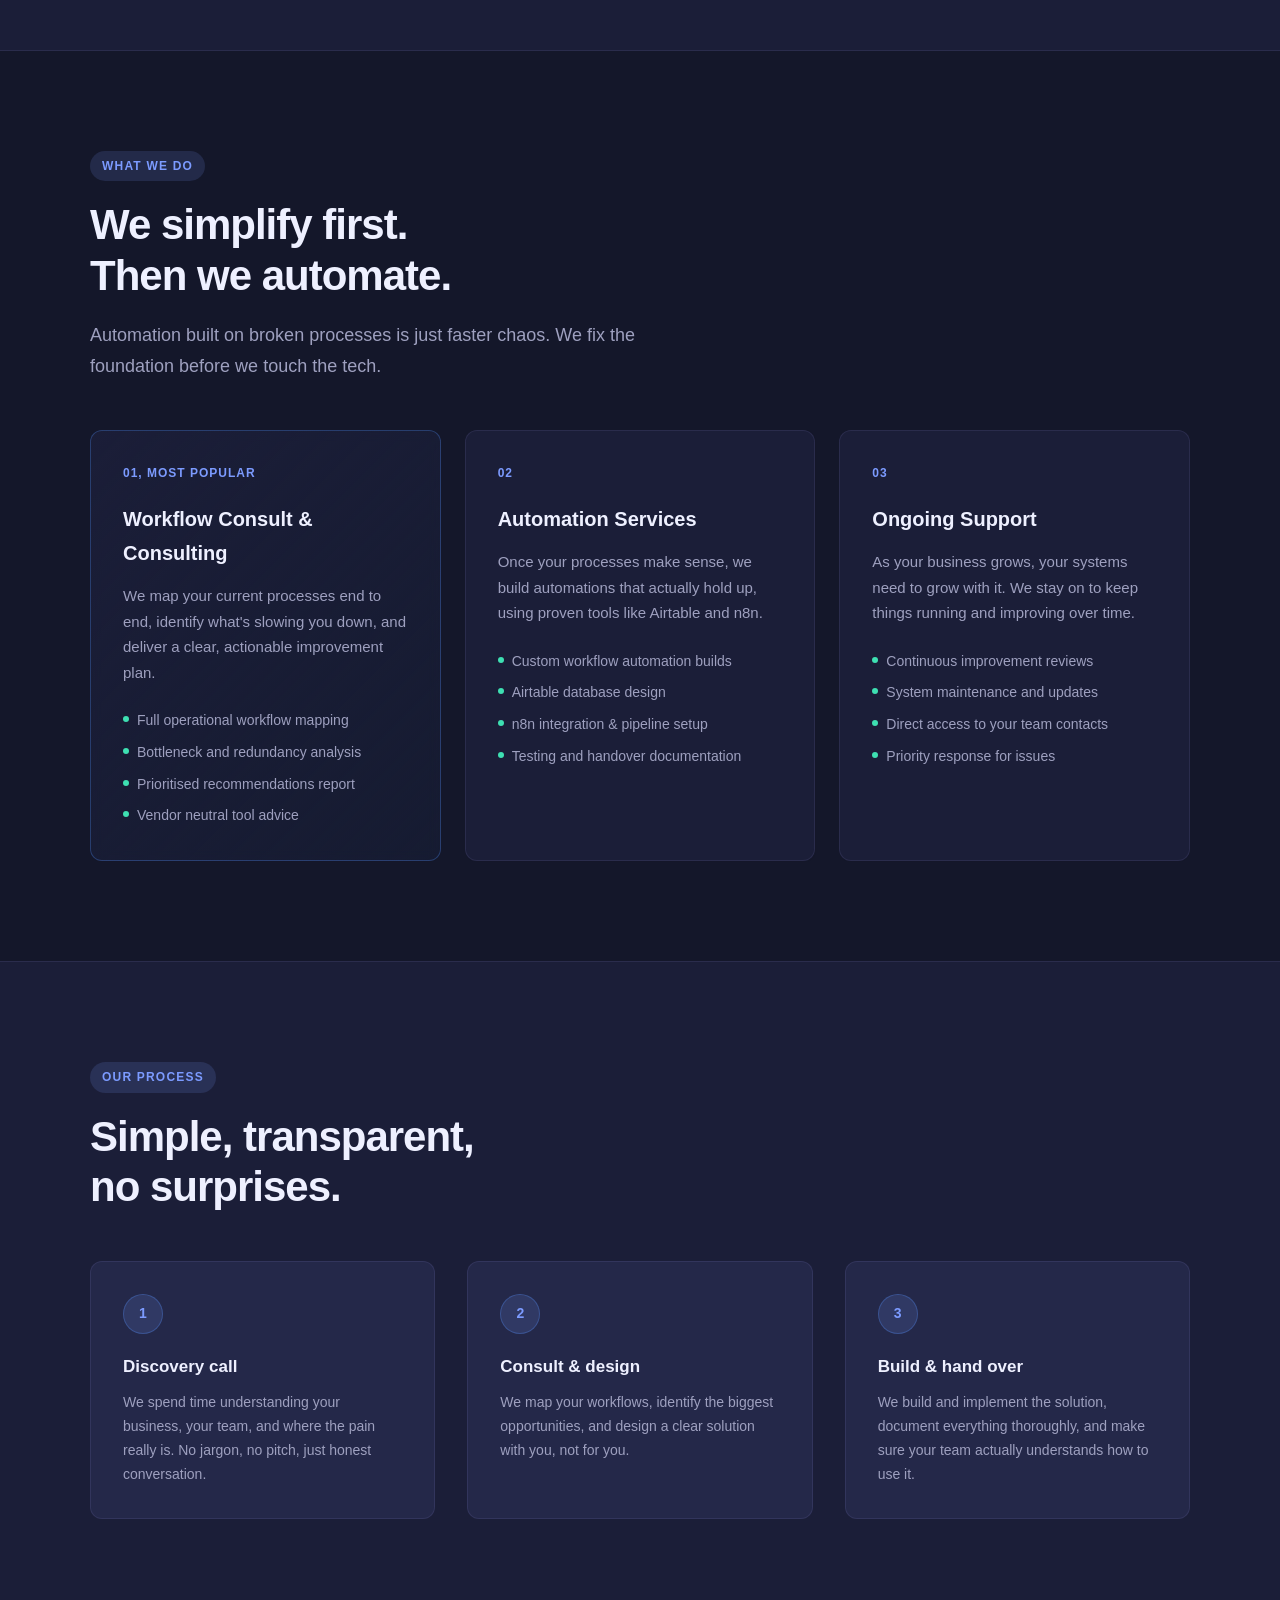
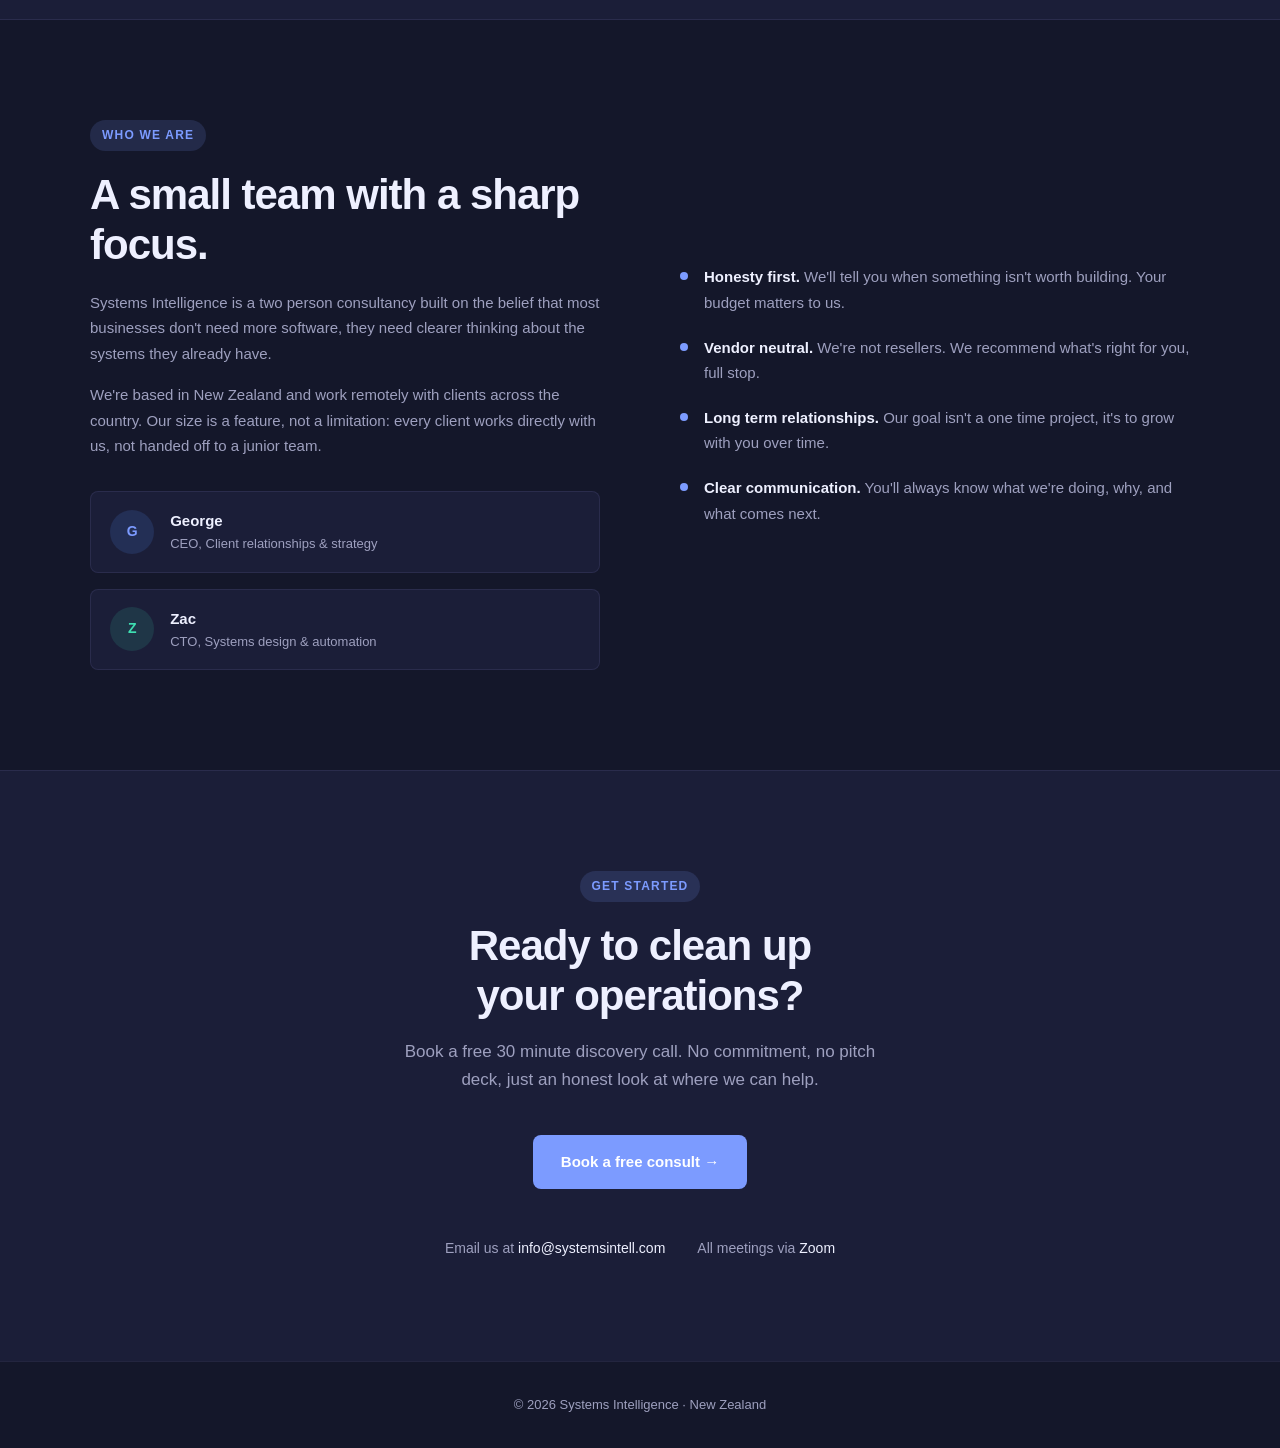
==== commit f79fd25a: "Update index.html" ====
--- a/index.html
+++ b/index.html
@@ -7,32 +7,61 @@
 <style>
   *, *::before, *::after { box-sizing: border-box; margin: 0; padding: 0; }
   :root {
-    --bg: #0d0f12;
-    --bg2: #13161b;
-    --bg3: #1a1e25;
-    --border: rgba(255,255,255,0.08);
-    --border2: rgba(255,255,255,0.14);
-    --text: #eef0f3;
-    --muted: #8a909c;
-    --accent: #4f8ef7;
-    --accent2: #2563c7;
-    --accent-dim: rgba(79,142,247,0.12);
-    --green: #2dd4a0;
-    --green-dim: rgba(45,212,160,0.1);
+    --bg: #14172a;
+    --bg2: #1b1e38;
+    --bg3: #242849;
+    --border: rgba(180,170,255,0.10);
+    --border2: rgba(180,170,255,0.18);
+    --text: #eef0ff;
+    --muted: #9ea0bf;
+    --accent: #7c9bff;
+    --accent2: #3a5dd6;
+    --accent-dim: rgba(124,155,255,0.15);
+    --green: #3ee0b2;
+    --green-dim: rgba(62,224,178,0.12);
     --radius: 12px;
     --radius-sm: 8px;
+    --scroll: 0px;
   }
   html { scroll-behavior: smooth; }
-  body { background: var(--bg); color: var(--text); font-family: -apple-system, BlinkMacSystemFont, 'Segoe UI', sans-serif; font-size: 16px; line-height: 1.7; }
+  body {
+    background: #14172a;
+    color: var(--text);
+    font-family: -apple-system, BlinkMacSystemFont, 'Segoe UI', sans-serif;
+    font-size: 16px;
+    line-height: 1.7;
+    position: relative;
+  }
+  body::before {
+    content: '';
+    position: fixed;
+    inset: -20% -10% -20% -10%;
+    z-index: -2;
+    background:
+      radial-gradient(ellipse 55% 45% at 18% calc(22% + var(--scroll) * 0.15), rgba(118, 96, 220, 0.45) 0%, transparent 60%),
+      radial-gradient(ellipse 50% 40% at 82% calc(75% - var(--scroll) * 0.12), rgba(72, 120, 230, 0.40) 0%, transparent 62%),
+      radial-gradient(ellipse 70% 55% at 50% calc(110% + var(--scroll) * 0.08), rgba(145, 110, 235, 0.30) 0%, transparent 65%),
+      linear-gradient(180deg, #171a33 0%, #14172a 50%, #121530 100%);
+    filter: saturate(1.05);
+    transition: background-position 0.2s ease-out;
+    pointer-events: none;
+  }
+  body::after {
+    content: '';
+    position: fixed;
+    inset: 0;
+    z-index: -1;
+    background: radial-gradient(ellipse at center, transparent 0%, rgba(20,23,42,0.55) 100%);
+    pointer-events: none;
+  }
   a { color: var(--accent); text-decoration: none; }
   a:hover { color: #7aaeff; }
 
   /* NAV */
-  nav { position: fixed; top: 0; left: 0; right: 0; z-index: 100; background: rgba(13,15,18,0.85); backdrop-filter: blur(12px); border-bottom: 1px solid var(--border); }
-  .nav-inner { max-width: 1100px; margin: 0 auto; padding: 0 2rem; height: 60px; display: flex; align-items: center; justify-content: space-between; }
-  .logo { display: flex; align-items: center; gap: 10px; font-size: 19px; font-weight: 600; color: var(--text); letter-spacing: -0.3px; text-decoration: none; }
-  .logo img { height: 45px; width: 45px; object-fit: contain; }
-  .logo span { color: var(--accent); }
+  nav { position: fixed; top: 0; left: 0; right: 0; z-index: 100; background: linear-gradient(180deg, rgba(210,215,255,0.10) 0%, rgba(180,190,255,0.06) 100%); backdrop-filter: blur(22px) saturate(1.3); -webkit-backdrop-filter: blur(22px) saturate(1.3); border-bottom: 1px solid rgba(200,195,255,0.22); box-shadow: 0 4px 30px rgba(10,12,30,0.35), inset 0 1px 0 rgba(255,255,255,0.08); }
+  .nav-inner { max-width: 1100px; margin: 0 auto; padding: 0 2rem; height: 88px; display: flex; align-items: center; justify-content: space-between; }
+  .logo { display: flex; align-items: center; }
+  .logo img { height: 72px; width: auto; object-fit: contain; display: block; }
   .nav-links { display: flex; gap: 2rem; align-items: center; }
   .nav-links a { color: var(--muted); font-size: 14px; transition: color 0.2s; }
   .nav-links a:hover { color: var(--text); }
@@ -50,7 +79,13 @@
   .subtext { font-size: 18px; color: var(--muted); max-width: 560px; line-height: 1.7; margin-top: 1.2rem; }
 
   /* HERO */
-  #hero { padding-top: 160px; padding-bottom: 120px; background: radial-gradient(ellipse 80% 50% at 50% -10%, rgba(79,142,247,0.12) 0%, transparent 70%); border-bottom: 1px solid var(--border); }
+  #hero { padding-top: 160px; padding-bottom: 120px; background: radial-gradient(ellipse 80% 50% at 50% -10%, rgba(140, 120, 240, 0.18) 0%, transparent 70%); border-bottom: 1px solid var(--border); }
+  #problem, #how, #cta { background: rgba(26,29,56,0.55); }
+  .problem-item { background: rgba(26,29,56,0.7); }
+  .service-card { background: rgba(27,30,56,0.65); backdrop-filter: blur(6px); }
+  .service-card.featured { background: linear-gradient(135deg, rgba(36,40,73,0.8) 0%, rgba(124,155,255,0.10) 100%); }
+  .team-card { background: rgba(27,30,56,0.7); }
+  .step { background: rgba(36,40,73,0.75); }
   .hero-tag { display: inline-flex; align-items: center; gap: 8px; background: var(--bg3); border: 1px solid var(--border2); border-radius: 20px; padding: 6px 14px; font-size: 13px; color: var(--muted); margin-bottom: 2rem; }
   .hero-tag span { width: 7px; height: 7px; border-radius: 50%; background: var(--green); display: inline-block; }
   .hero-btns { display: flex; gap: 14px; margin-top: 2.5rem; flex-wrap: wrap; }
@@ -147,14 +182,13 @@
   <div class="nav-inner">
     <a href="#" class="logo">
       <img src="images/logo.png" alt="Systems Intelligence logo">
-      Systems<span>Intelligence</span>
     </a>
     <div class="nav-links">
       <a href="#services">Services</a>
       <a href="projects.html">Projects</a>
       <a href="#how">How it works</a>
       <a href="#about">About</a>
-      <a href="#cta" class="nav-cta">Book a free consult</a>
+      <a href="mailto:info@systemsintell.com?subject=Free%20Consult%20Inquiry&body=Hi%20Systems%20Intelligence%20team%2C%0A%0AI%27d%20like%20to%20book%20a%20free%20consult%20to%20discuss%20how%20you%20can%20help%20improve%20my%20business%20systems.%0A%0ACould%20we%20arrange%20a%20time%20to%20talk%3F%0A%0AThanks%2C" class="nav-cta">Book a free consult</a>
     </div>
   </div>
 </nav>
@@ -164,11 +198,11 @@
   <div class="container">
     <div class="hero-content">
       <div class="hero-text">
-        <div class="hero-tag"><span></span> Based in New Zealand · Working remotely across NZ</div>
+        <div class="hero-tag"><span></span> Based in New Zealand · Working remotely across the Globe</div>
         <h1>Clean systems.<br>Smarter workflows.<br><span style="color: var(--accent);">Real results.</span></h1>
-        <p class="subtext">We help NZ businesses remove operational mess, simplify their processes, and only automate what's actually worth automating — with honest, vendor-neutral advice.</p>
+        <p class="subtext">We help NZ businesses remove operational mess, simplify their processes, and only automate what's actually worth automating, with honest, vendor neutral advice.</p>
         <div class="hero-btns">
-          <a href="#cta" class="btn-primary">Book a free consult</a>
+          <a href="mailto:info@systemsintell.com?subject=Free%20Consult%20Inquiry&body=Hi%20Systems%20Intelligence%20team%2C%0A%0AI%27d%20like%20to%20book%20a%20free%20consult%20to%20discuss%20how%20you%20can%20help%20improve%20my%20business%20systems.%0A%0ACould%20we%20arrange%20a%20time%20to%20talk%3F%0A%0AThanks%2C" class="btn-primary">Book a free consult</a>
           <a href="#services" class="btn-secondary">See our services</a>
         </div>
       </div>
@@ -177,8 +211,8 @@
       </div>
     </div>
     <div class="hero-stats">
-      <div class="stat-item"><p>100%</p><p>Vendor-neutral advice</p></div>
-      <div class="stat-item"><p>NZ-based</p><p>Remote-first delivery</p></div>
+      <div class="stat-item"><p>100%</p><p>Vendor neutral advice</p></div>
+      <div class="stat-item"><p>NZ based</p><p>Remote first delivery</p></div>
       <div class="stat-item"><p>Focused</p><p>Small team, big impact</p></div>
     </div>
   </div>
@@ -222,20 +256,20 @@
     <p class="subtext">Automation built on broken processes is just faster chaos. We fix the foundation before we touch the tech.</p>
     <div class="services-grid">
       <div class="service-card featured">
-        <div class="service-num">01 — MOST POPULAR</div>
+        <div class="service-num">01, MOST POPULAR</div>
         <h3>Workflow Consult & Consulting</h3>
-        <p>We map your current processes end-to-end, identify what's slowing you down, and deliver a clear, actionable improvement plan.</p>
+        <p>We map your current processes end to end, identify what's slowing you down, and deliver a clear, actionable improvement plan.</p>
         <ul class="service-features">
           <li>Full operational workflow mapping</li>
           <li>Bottleneck and redundancy analysis</li>
           <li>Prioritised recommendations report</li>
-          <li>Vendor-neutral tool advice</li>
+          <li>Vendor neutral tool advice</li>
         </ul>
       </div>
       <div class="service-card">
         <div class="service-num">02</div>
         <h3>Automation Services</h3>
-        <p>Once your processes make sense, we build automations that actually hold up — using proven tools like Airtable and n8n.</p>
+        <p>Once your processes make sense, we build automations that actually hold up, using proven tools like Airtable and n8n.</p>
         <ul class="service-features">
           <li>Custom workflow automation builds</li>
           <li>Airtable database design</li>
@@ -267,12 +301,12 @@
       <div class="step">
         <div class="step-num">1</div>
         <h3>Discovery call</h3>
-        <p>We spend time understanding your business, your team, and where the pain really is. No jargon, no pitch — just honest conversation.</p>
+        <p>We spend time understanding your business, your team, and where the pain really is. No jargon, no pitch, just honest conversation.</p>
       </div>
       <div class="step">
         <div class="step-num">2</div>
         <h3>Consult & design</h3>
-        <p>We map your workflows, identify the biggest opportunities, and design a clear solution with you — not for you.</p>
+        <p>We map your workflows, identify the biggest opportunities, and design a clear solution with you, not for you.</p>
       </div>
       <div class="step">
         <div class="step-num">3</div>
@@ -290,21 +324,21 @@
       <div class="about-text">
         <span class="label">Who we are</span>
         <h2>A small team with a sharp focus.</h2>
-        <p>Systems Intelligence is a two-person consultancy built on the belief that most businesses don't need more software — they need clearer thinking about the systems they already have.</p>
+        <p>Systems Intelligence is a two person consultancy built on the belief that most businesses don't need more software, they need clearer thinking about the systems they already have.</p>
         <p>We're based in New Zealand and work remotely with clients across the country. Our size is a feature, not a limitation: every client works directly with us, not handed off to a junior team.</p>
         <div class="about-team">
           <div class="team-card">
             <div class="avatar blue">G</div>
             <div class="team-info">
               <p>George</p>
-              <p>CEO — Client relationships & strategy</p>
+              <p>CEO, Client relationships & strategy</p>
             </div>
           </div>
           <div class="team-card">
             <div class="avatar green">Z</div>
             <div class="team-info">
               <p>Zac</p>
-              <p>CTO — Systems design & automation</p>
+              <p>CTO, Systems design & automation</p>
             </div>
           </div>
         </div>
@@ -316,11 +350,11 @@
         </div>
         <div class="value-item">
           <div class="value-dot"></div>
-          <p><strong>Vendor-neutral.</strong> We're not resellers. We recommend what's right for you, full stop.</p>
+          <p><strong>Vendor neutral.</strong> We're not resellers. We recommend what's right for you, full stop.</p>
         </div>
         <div class="value-item">
           <div class="value-dot"></div>
-          <p><strong>Long-term relationships.</strong> Our goal isn't a one-time project — it's to grow with you over time.</p>
+          <p><strong>Long term relationships.</strong> Our goal isn't a one time project, it's to grow with you over time.</p>
         </div>
         <div class="value-item">
           <div class="value-dot"></div>
@@ -336,10 +370,10 @@
   <div class="container">
     <span class="label">Get started</span>
     <h2>Ready to clean up<br>your operations?</h2>
-    <p>Book a free 30-minute discovery call. No commitment, no pitch deck — just an honest look at where we can help.</p>
-    <a href="mailto:info@systemsintell.com" class="btn-primary" style="display: inline-block;">Book a free consult →</a>
+    <p>Book a free 30 minute discovery call. No commitment, no pitch deck, just an honest look at where we can help.</p>
+    <a href="mailto:info@systemsintell.com?subject=Free%20Consult%20Inquiry&body=Hi%20Systems%20Intelligence%20team%2C%0A%0AI%27d%20like%20to%20book%20a%20free%20consult%20to%20discuss%20how%20you%20can%20help%20improve%20my%20business%20systems.%0A%0ACould%20we%20arrange%20a%20time%20to%20talk%3F%0A%0AThanks%2C" class="btn-primary" style="display: inline-block;">Book a free consult →</a>
     <div class="cta-contact">
-      <div class="contact-item">Email us at <a href="mailto:hello@systemsintelligence.co.nz">info@systemsintell.com</a></div>
+      <div class="contact-item">Email us at <a href="mailto:info@systemsintell.com">info@systemsintell.com</a></div>
       <div class="contact-item">All meetings via <a href="#">Zoom</a></div>
     </div>
   </div>
@@ -349,5 +383,20 @@
   <p>© 2026 Systems Intelligence · New Zealand</p>
 </footer>
 
+<script>
+  (function(){
+    let ticking = false;
+    const root = document.documentElement;
+    function update(){
+      const y = window.scrollY || 0;
+      root.style.setProperty('--scroll', y + 'px');
+      ticking = false;
+    }
+    window.addEventListener('scroll', function(){
+      if (!ticking) { requestAnimationFrame(update); ticking = true; }
+    }, { passive: true });
+    update();
+  })();
+</script>
 </body>
 </html>
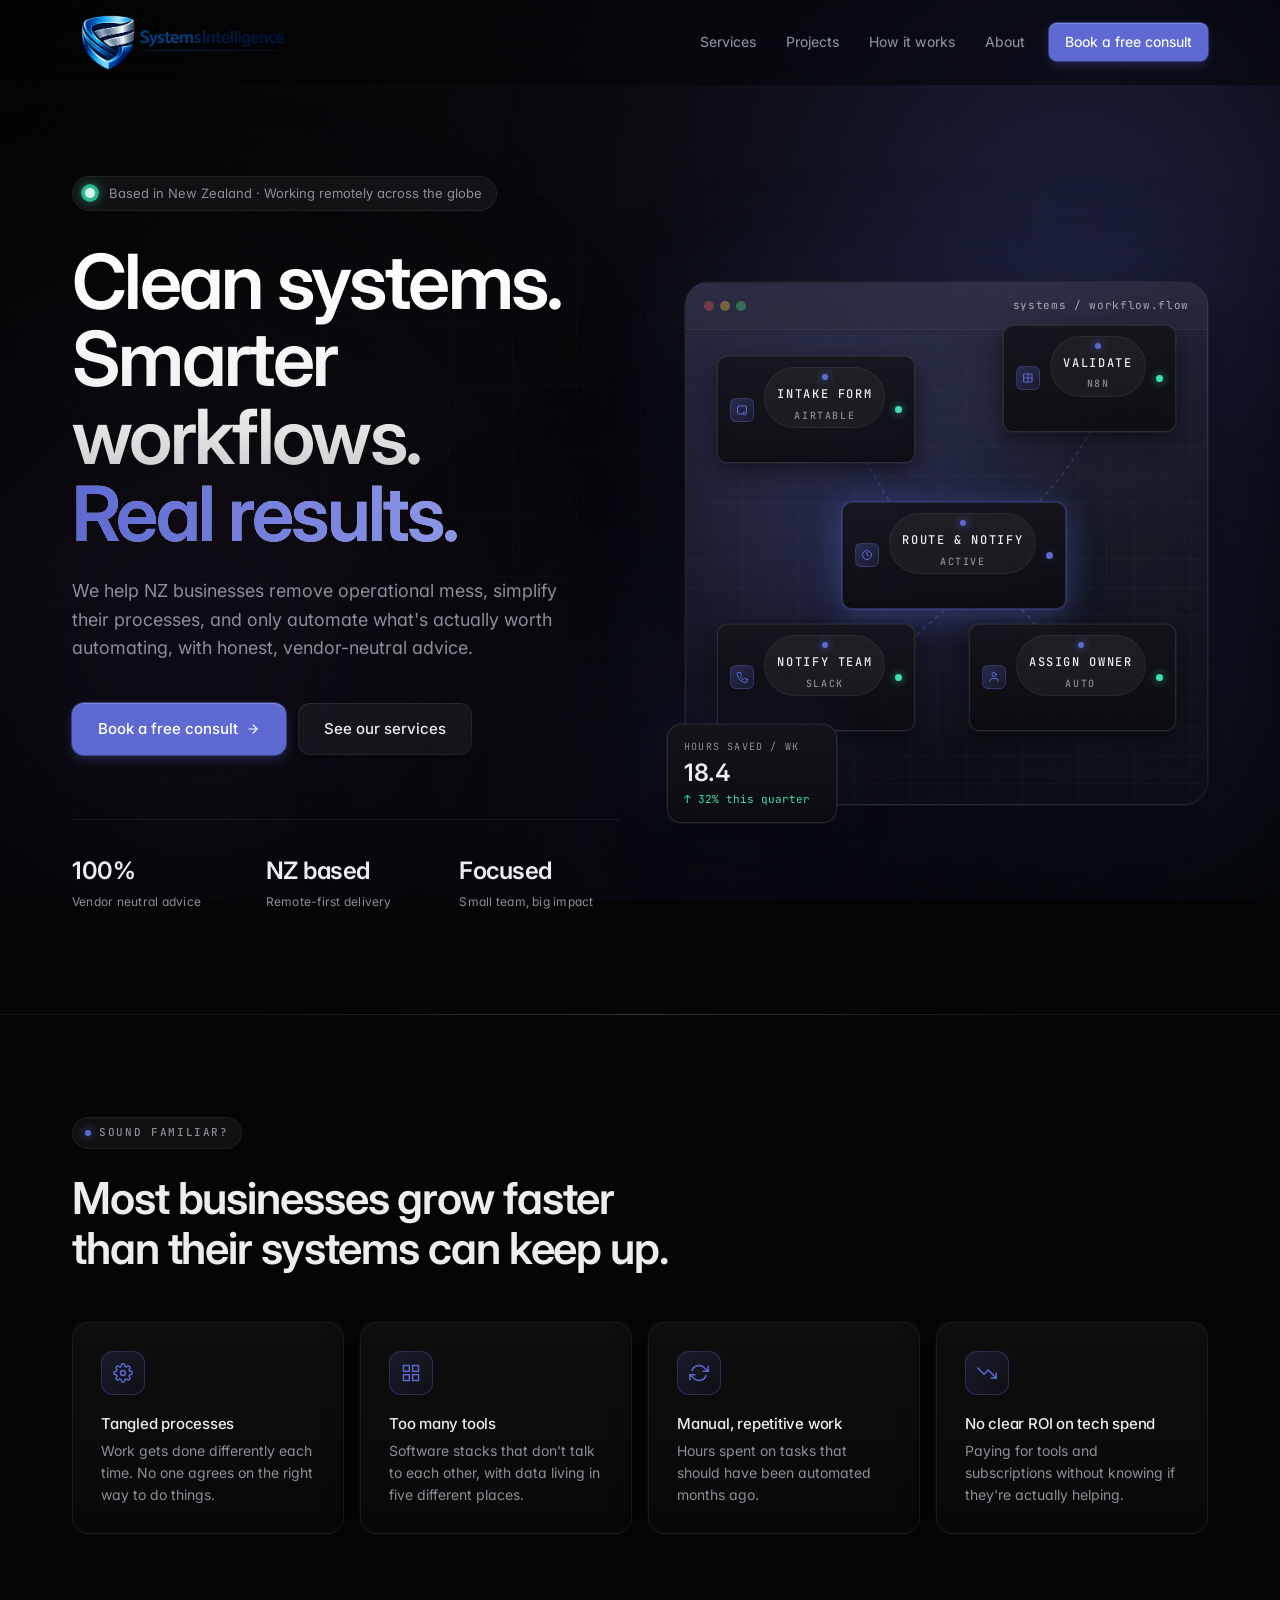
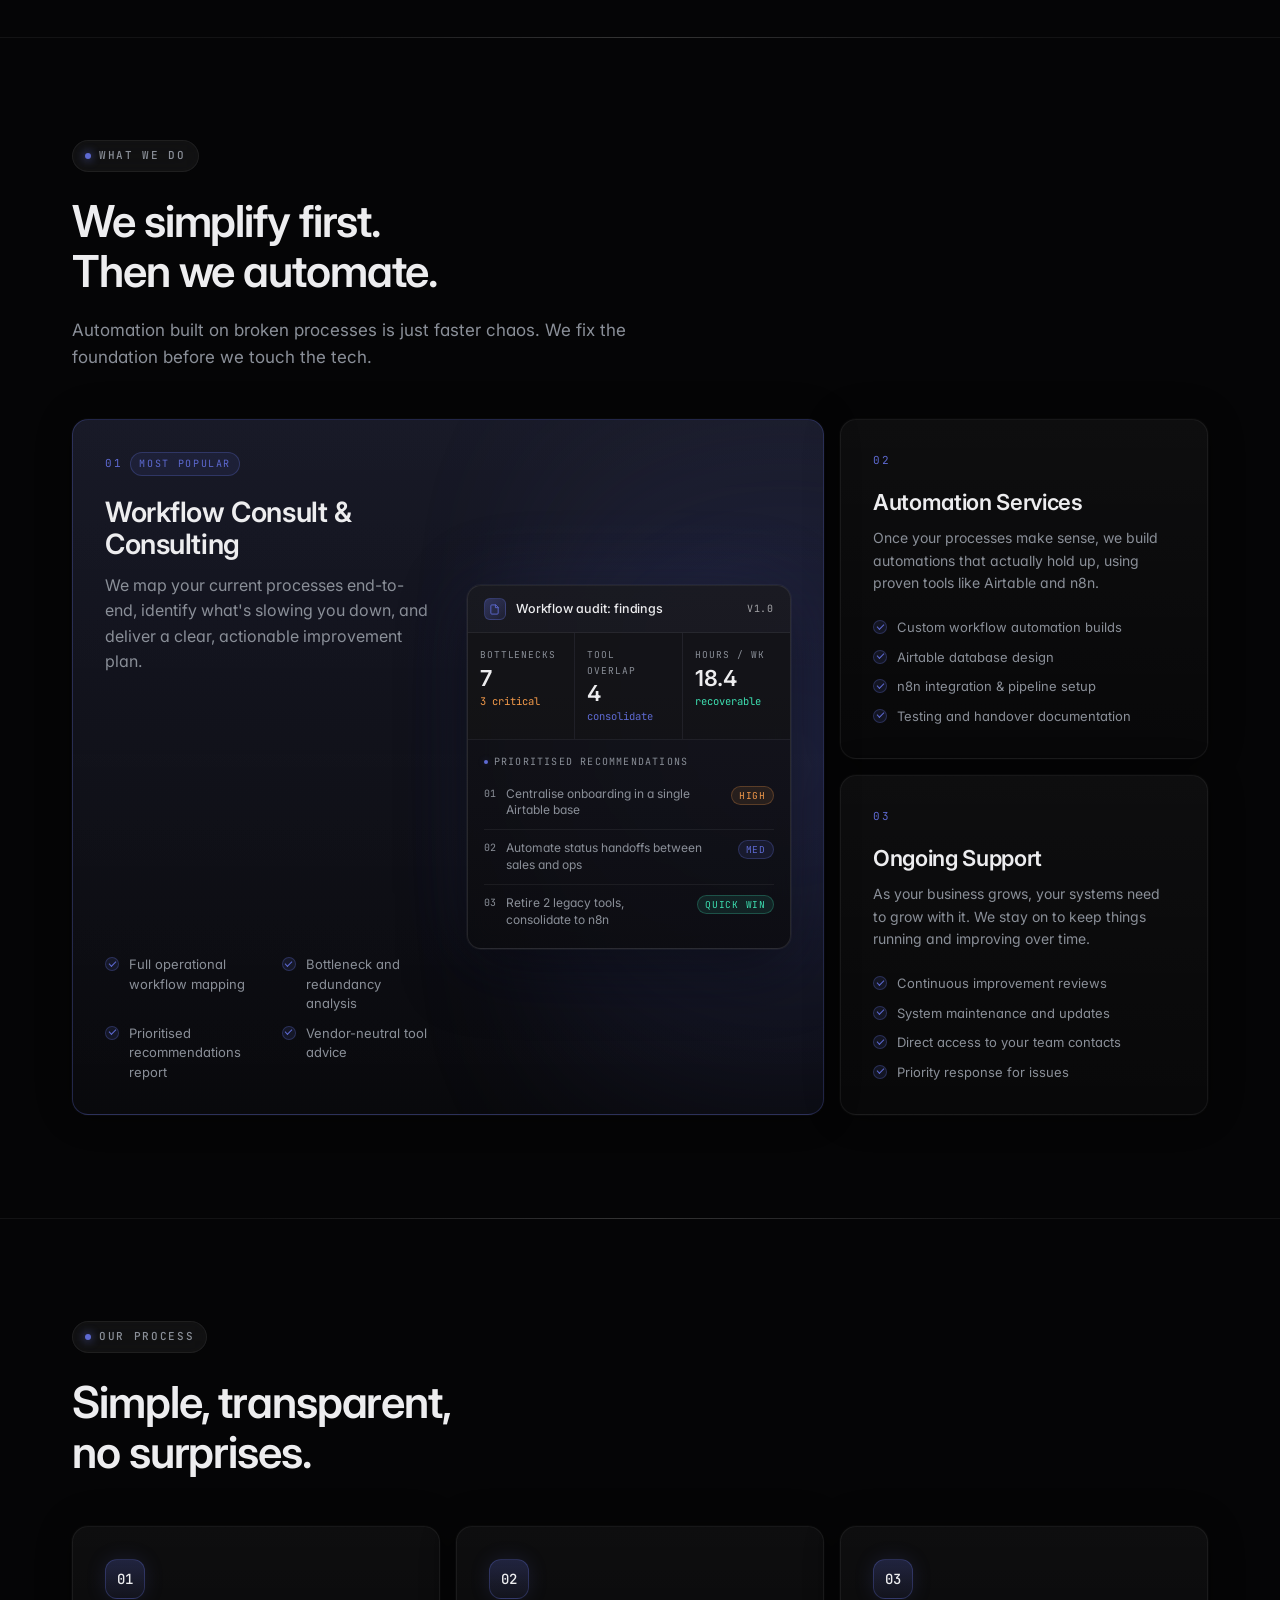
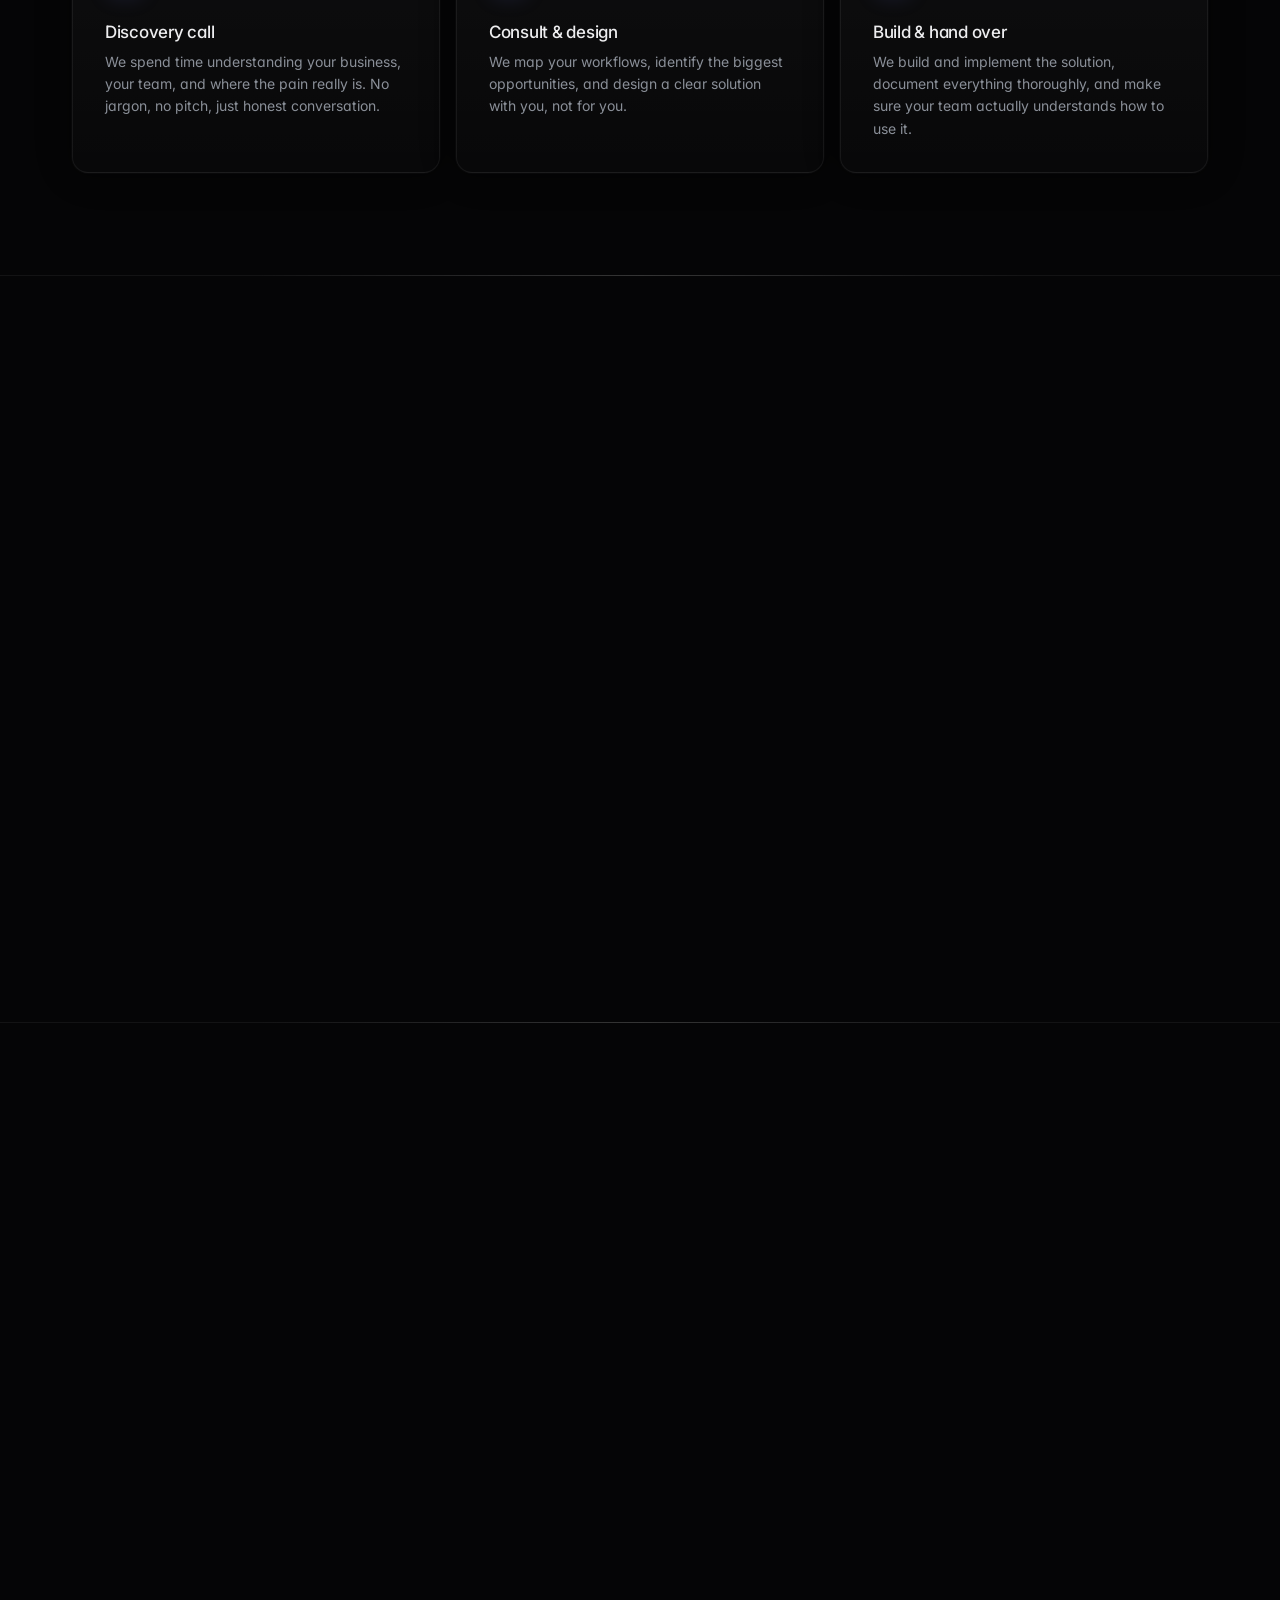
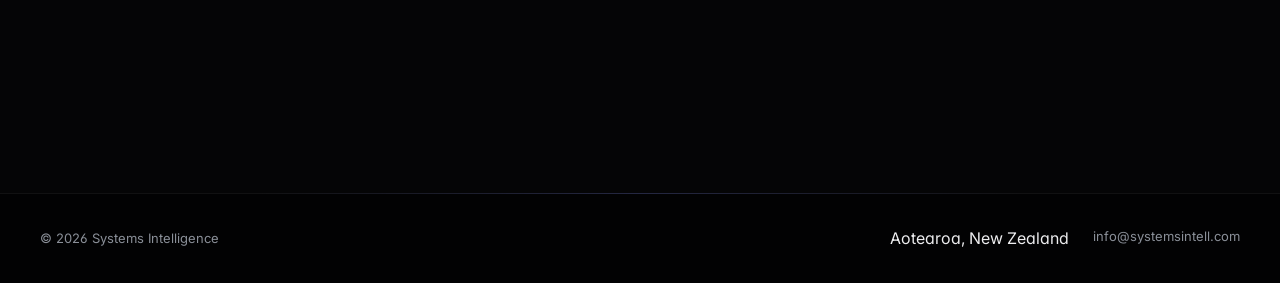
==== commit 8a867f67: "Add files via upload" ====
--- a/index.html
+++ b/index.html
@@ -3,185 +3,665 @@
 <head>
 <meta charset="UTF-8">
 <meta name="viewport" content="width=device-width, initial-scale=1.0">
-<title>Systems Intelligence</title>
+<title>Systems Intelligence: Clean systems. Smarter workflows.</title>
+<meta name="description" content="We help NZ businesses remove operational mess, simplify processes, and only automate what's worth automating, with honest, vendor-neutral advice.">
+<link rel="stylesheet" href="styles.css">
 <style>
-  *, *::before, *::after { box-sizing: border-box; margin: 0; padding: 0; }
-  :root {
-    --bg: #14172a;
-    --bg2: #1b1e38;
-    --bg3: #242849;
-    --border: rgba(180,170,255,0.10);
-    --border2: rgba(180,170,255,0.18);
-    --text: #eef0ff;
-    --muted: #9ea0bf;
-    --accent: #7c9bff;
-    --accent2: #3a5dd6;
-    --accent-dim: rgba(124,155,255,0.15);
-    --green: #3ee0b2;
-    --green-dim: rgba(62,224,178,0.12);
-    --radius: 12px;
-    --radius-sm: 8px;
-    --scroll: 0px;
-  }
-  html { scroll-behavior: smooth; }
-  body {
-    background: #14172a;
-    color: var(--text);
-    font-family: -apple-system, BlinkMacSystemFont, 'Segoe UI', sans-serif;
-    font-size: 16px;
-    line-height: 1.7;
+  /* ============================================================
+     Page-specific: index.html
+     ============================================================ */
+
+  /* HERO */
+  #hero {
+    padding: clamp(8rem, 14vw, 11rem) 0 clamp(4rem, 8vw, 7rem);
     position: relative;
-  }
-  body::before {
+    overflow: hidden;
+  }
+  .hero-grid {
+    display: grid;
+    grid-template-columns: 1.05fr 1fr;
+    gap: 4rem;
+    align-items: center;
+  }
+  .hero-eyebrow {
+    display: inline-flex;
+    align-items: center;
+    gap: 10px;
+    padding: 6px 14px 6px 8px;
+    border-radius: 999px;
+    background: var(--surface);
+    border: 1px solid var(--border);
+    font-size: 13px;
+    color: var(--fg-muted);
+    margin-bottom: 2rem;
+    backdrop-filter: blur(12px);
+    -webkit-backdrop-filter: blur(12px);
+  }
+  .hero-eyebrow .dot {
+    width: 18px; height: 18px;
+    border-radius: 50%;
+    background: radial-gradient(circle, #3EE0B2 0%, #2AA885 70%);
+    box-shadow: 0 0 12px rgba(62, 224, 178, 0.5);
+    display: inline-flex; align-items: center; justify-content: center;
+    position: relative;
+  }
+  .hero-eyebrow .dot::after {
+    content: ''; position: absolute; inset: 4px;
+    border-radius: 50%; background: #fff; opacity: 0.8;
+  }
+  .hero-title { margin: 0; }
+  .hero-title br + span { display: inline-block; }
+  .hero-sub {
+    color: var(--fg-muted);
+    font-size: clamp(1rem, 1.4vw, 1.125rem);
+    line-height: 1.6;
+    max-width: 520px;
+    margin-top: 1.5rem;
+  }
+
+  .hero-btns { display: flex; gap: 12px; margin-top: 2.5rem; flex-wrap: wrap; }
+
+  .hero-stats {
+    display: grid;
+    grid-template-columns: repeat(3, 1fr);
+    gap: 2rem;
+    margin-top: 4rem;
+    padding-top: 2rem;
+    border-top: 1px solid var(--border);
+    max-width: 560px;
+  }
+  .stat-value {
+    font-size: 1.5rem;
+    font-weight: 600;
+    color: var(--fg);
+    letter-spacing: -0.02em;
+    margin-bottom: 2px;
+  }
+  .stat-label {
+    font-size: 12px;
+    color: var(--fg-muted);
+    letter-spacing: 0.02em;
+  }
+
+  /* HERO VISUAL — workflow graph mock */
+  .hero-visual {
+    position: relative;
+    aspect-ratio: 1 / 1;
+    max-width: 560px;
+    justify-self: end;
+    width: 100%;
+  }
+  .workflow-mock {
+    position: relative;
+    width: 100%; height: 100%;
+    border-radius: 24px;
+    background:
+      linear-gradient(180deg, rgba(255, 255, 255, 0.06) 0%, rgba(255, 255, 255, 0.015) 100%),
+      radial-gradient(ellipse at top left, rgba(94, 106, 210, 0.18), transparent 60%);
+    border: 1px solid var(--border);
+    box-shadow:
+      0 0 0 1px rgba(255, 255, 255, 0.05),
+      0 30px 80px rgba(0, 0, 0, 0.6),
+      0 0 120px rgba(94, 106, 210, 0.15);
+    backdrop-filter: blur(12px);
+    -webkit-backdrop-filter: blur(12px);
+    overflow: hidden;
+    transform-style: preserve-3d;
+    transition: transform 0.6s var(--ease);
+    will-change: transform;
+  }
+  /* Window chrome */
+  .mock-header {
+    display: flex; align-items: center; gap: 10px;
+    padding: 14px 18px;
+    border-bottom: 1px solid var(--border);
+    background: rgba(255, 255, 255, 0.02);
+  }
+  .mock-dots { display: flex; gap: 6px; }
+  .mock-dots i {
+    width: 10px; height: 10px; border-radius: 50%;
+    background: rgba(255, 255, 255, 0.08);
+    display: inline-block;
+  }
+  .mock-dots i:first-child { background: rgba(255, 90, 90, 0.35); }
+  .mock-dots i:nth-child(2) { background: rgba(255, 200, 60, 0.35); }
+  .mock-dots i:nth-child(3) { background: rgba(80, 220, 130, 0.35); }
+  .mock-title {
+    font-family: 'JetBrains Mono', monospace;
+    font-size: 11px;
+    color: var(--fg-subtle);
+    letter-spacing: 0.06em;
+    margin-left: auto;
+  }
+
+  /* Canvas with grid + nodes */
+  .mock-canvas {
+    position: absolute;
+    inset: 52px 0 0 0;
+    background-image:
+      linear-gradient(to right, rgba(255, 255, 255, 0.025) 1px, transparent 1px),
+      linear-gradient(to bottom, rgba(255, 255, 255, 0.025) 1px, transparent 1px);
+    background-size: 28px 28px;
+  }
+  .mock-canvas::after {
     content: '';
-    position: fixed;
-    inset: -20% -10% -20% -10%;
-    z-index: -2;
+    position: absolute; inset: 0;
+    background: radial-gradient(circle at 30% 40%, rgba(94, 106, 210, 0.2), transparent 55%);
+    pointer-events: none;
+  }
+
+  .node {
+    position: absolute;
+    background: linear-gradient(180deg, rgba(20, 20, 26, 0.92), rgba(12, 12, 16, 0.92));
+    border: 1px solid var(--border-hover);
+    border-radius: 10px;
+    padding: 10px 12px;
+    min-width: 130px;
+    backdrop-filter: blur(8px);
+    box-shadow:
+      0 0 0 1px rgba(255, 255, 255, 0.04),
+      0 8px 24px rgba(0, 0, 0, 0.5);
+    display: flex; align-items: center; gap: 10px;
+    font-size: 12px;
+    color: var(--fg);
+    animation: nodeFloat 6s ease-in-out infinite;
+  }
+  .node .icon {
+    width: 24px; height: 24px; flex: none;
+    border-radius: 6px;
+    background: linear-gradient(135deg, rgba(94, 106, 210, 0.3), rgba(94, 106, 210, 0.1));
+    border: 1px solid var(--border-accent);
+    display: flex; align-items: center; justify-content: center;
+    color: var(--accent);
+  }
+  .node .icon svg { width: 12px; height: 12px; }
+  .node .label { display: flex; flex-direction: column; line-height: 1.15; }
+  .node .label b { font-weight: 500; font-size: 12px; color: var(--fg); }
+  .node .label span { font-size: 10px; color: var(--fg-muted); font-family: 'JetBrains Mono', monospace; }
+  .node .status {
+    margin-left: auto;
+    width: 7px; height: 7px; border-radius: 50%;
+    background: #3EE0B2;
+    box-shadow: 0 0 8px rgba(62, 224, 178, 0.7);
+    animation: nodePulse 1.6s ease-in-out infinite;
+  }
+  .node.accent {
+    border-color: var(--border-accent);
+    box-shadow:
+      0 0 0 1px var(--border-accent),
+      0 10px 32px rgba(94, 106, 210, 0.25),
+      0 0 40px rgba(94, 106, 210, 0.2);
+  }
+  .node.accent .status { background: var(--accent); box-shadow: 0 0 10px var(--accent-glow); }
+
+  .node-1 { top: 14%; left: 8%; animation-delay: 0s; }
+  .node-2 { top: 8%; right: 6%; animation-delay: -2s; }
+  .node-3 { top: 44%; left: 26%; animation-delay: -4s; }
+  .node-4 { bottom: 18%; left: 8%; animation-delay: -1s; }
+  .node-5 { bottom: 12%; right: 8%; animation-delay: -3s; }
+
+  @keyframes nodeFloat {
+    0%, 100% { transform: translateY(0); }
+    50% { transform: translateY(-5px); }
+  }
+  @keyframes nodePulse {
+    0%, 100% { opacity: 1; transform: scale(1); }
+    50% { opacity: 0.5; transform: scale(0.85); }
+  }
+
+  /* Connection lines (SVG) */
+  .mock-lines { position: absolute; inset: 52px 0 0 0; width: 100%; height: calc(100% - 52px); pointer-events: none; }
+  .mock-lines path {
+    stroke: url(#wire-grad);
+    stroke-width: 1.5;
+    fill: none;
+    stroke-dasharray: 4 4;
+    animation: wireDash 8s linear infinite;
+    opacity: 0.6;
+  }
+  @keyframes wireDash { to { stroke-dashoffset: -80; } }
+
+  /* Floating metric card */
+  .metric-card {
+    position: absolute;
+    bottom: -18px; left: -18px;
+    background: linear-gradient(180deg, rgba(20, 20, 26, 0.95), rgba(12, 12, 16, 0.95));
+    border: 1px solid var(--border-hover);
+    border-radius: 14px;
+    padding: 14px 16px;
+    min-width: 170px;
+    backdrop-filter: blur(16px);
+    box-shadow:
+      0 0 0 1px rgba(255, 255, 255, 0.05),
+      0 20px 40px rgba(0, 0, 0, 0.6),
+      0 0 60px rgba(94, 106, 210, 0.15);
+    display: flex; flex-direction: column; gap: 6px;
+  }
+  .metric-card .metric-label {
+    font-size: 10px; font-family: 'JetBrains Mono', monospace;
+    color: var(--fg-muted); letter-spacing: 0.12em; text-transform: uppercase;
+  }
+  .metric-card .metric-value {
+    font-size: 1.5rem; font-weight: 600; color: var(--fg);
+    letter-spacing: -0.02em; line-height: 1;
+  }
+  .metric-card .metric-trend {
+    font-size: 11px; color: #3EE0B2;
+    font-family: 'JetBrains Mono', monospace;
+  }
+
+  @media (max-width: 900px) {
+    .hero-grid { grid-template-columns: 1fr; gap: 3rem; }
+    .hero-visual { max-width: 440px; justify-self: center; }
+  }
+  @media (max-width: 560px) {
+    .hero-stats { grid-template-columns: 1fr 1fr; gap: 1.25rem; }
+    .hero-stats > :last-child { grid-column: 1 / -1; }
+    .metric-card { left: 8px; bottom: -14px; min-width: 140px; padding: 12px; }
+  }
+
+  /* =======================
+     PROBLEM GRID
+     ======================= */
+  .problem-grid {
+    display: grid;
+    grid-template-columns: repeat(4, 1fr);
+    gap: 1rem;
+    margin-top: 3rem;
+  }
+  .problem-card .p-icon {
+    width: 44px; height: 44px;
+    border-radius: 12px;
+    background: linear-gradient(135deg, rgba(94, 106, 210, 0.15), rgba(94, 106, 210, 0.04));
+    border: 1px solid var(--border-accent);
+    display: flex; align-items: center; justify-content: center;
+    color: var(--accent);
+    margin-bottom: 1.25rem;
+  }
+  .problem-card .p-icon svg { width: 20px; height: 20px; }
+  .problem-card h3 { font-size: 15px; font-weight: 500; margin-bottom: 0.5rem; }
+  .problem-card p { font-size: 14px; line-height: 1.55; }
+
+  @media (max-width: 900px) { .problem-grid { grid-template-columns: repeat(2, 1fr); } }
+  @media (max-width: 520px) { .problem-grid { grid-template-columns: 1fr; } }
+
+  /* =======================
+     SERVICES — asymmetric bento
+     ======================= */
+  .services-bento {
+    display: grid;
+    grid-template-columns: repeat(6, 1fr);
+    grid-auto-rows: minmax(200px, auto);
+    gap: 1rem;
+    margin-top: 3rem;
+  }
+  .service-card { padding: 2rem; display: flex; flex-direction: column; }
+  .service-card.featured {
+    grid-column: span 4; grid-row: span 2;
+    padding: 0;
     background:
-      radial-gradient(ellipse 55% 45% at 18% calc(22% + var(--scroll) * 0.15), rgba(118, 96, 220, 0.45) 0%, transparent 60%),
-      radial-gradient(ellipse 50% 40% at 82% calc(75% - var(--scroll) * 0.12), rgba(72, 120, 230, 0.40) 0%, transparent 62%),
-      radial-gradient(ellipse 70% 55% at 50% calc(110% + var(--scroll) * 0.08), rgba(145, 110, 235, 0.30) 0%, transparent 65%),
-      linear-gradient(180deg, #171a33 0%, #14172a 50%, #121530 100%);
-    filter: saturate(1.05);
-    transition: background-position 0.2s ease-out;
+      linear-gradient(180deg, rgba(94, 106, 210, 0.12) 0%, rgba(94, 106, 210, 0.02) 100%),
+      linear-gradient(180deg, rgba(255, 255, 255, 0.04) 0%, rgba(255, 255, 255, 0.01) 100%);
+    border-color: var(--border-accent);
+    display: grid;
+    grid-template-columns: 1.05fr 0.95fr;
+    align-items: stretch;
+  }
+  .service-card.featured::after {
+    content: '';
+    position: absolute;
+    top: -50%; right: -30%;
+    width: 70%; height: 200%;
+    background: radial-gradient(circle, rgba(94, 106, 210, 0.2), transparent 60%);
     pointer-events: none;
-  }
-  body::after {
+    z-index: 0;
+    filter: blur(60px);
+  }
+  .service-card.featured .featured-body {
+    padding: 2rem;
+    display: flex; flex-direction: column;
+    position: relative; z-index: 1;
+  }
+  .service-card.featured .featured-visual {
+    position: relative;
+    padding: 2rem 2rem 2rem 0;
+    display: flex; align-items: center; justify-content: center;
+  }
+  .service-card:not(.featured) { grid-column: span 2; }
+
+  /* Audit report deliverable preview */
+  .audit-mock {
+    position: relative;
+    width: 100%;
+    border-radius: 14px;
+    background:
+      linear-gradient(180deg, rgba(20, 20, 26, 0.85), rgba(12, 12, 16, 0.85));
+    border: 1px solid var(--border-hover);
+    box-shadow:
+      0 0 0 1px rgba(255, 255, 255, 0.04),
+      0 20px 60px rgba(0, 0, 0, 0.55),
+      0 0 80px rgba(94, 106, 210, 0.15);
+    backdrop-filter: blur(12px);
+    -webkit-backdrop-filter: blur(12px);
+    overflow: hidden;
+  }
+  .audit-head {
+    display: flex; align-items: center; gap: 10px;
+    padding: 12px 16px;
+    border-bottom: 1px solid var(--border);
+    background: rgba(255, 255, 255, 0.02);
+  }
+  .audit-head .doc-icon {
+    width: 22px; height: 22px;
+    border-radius: 6px;
+    background: linear-gradient(135deg, rgba(94, 106, 210, 0.35), rgba(94, 106, 210, 0.1));
+    border: 1px solid var(--border-accent);
+    display: flex; align-items: center; justify-content: center;
+    color: var(--accent);
+    flex: none;
+  }
+  .audit-head .doc-icon svg { width: 11px; height: 11px; }
+  .audit-head .doc-title {
+    font-size: 12.5px; font-weight: 500; color: var(--fg);
+    letter-spacing: -0.005em;
+  }
+  .audit-head .doc-meta {
+    margin-left: auto;
+    font-family: 'JetBrains Mono', monospace;
+    font-size: 10px; letter-spacing: 0.08em;
+    color: var(--fg-subtle); text-transform: uppercase;
+  }
+
+  .audit-stats {
+    display: grid; grid-template-columns: repeat(3, 1fr);
+    gap: 1px;
+    background: var(--border);
+  }
+  .audit-stat {
+    background: rgba(10, 10, 12, 0.6);
+    padding: 14px 12px;
+    display: flex; flex-direction: column; gap: 4px;
+  }
+  .audit-stat-label {
+    font-family: 'JetBrains Mono', monospace;
+    font-size: 9.5px; letter-spacing: 0.1em;
+    text-transform: uppercase; color: var(--fg-muted);
+  }
+  .audit-stat-value {
+    font-size: 1.375rem; font-weight: 600; color: var(--fg);
+    letter-spacing: -0.02em; line-height: 1;
+  }
+  .audit-stat-trend { font-size: 10.5px; color: #3EE0B2; font-family: 'JetBrains Mono', monospace; }
+  .audit-stat-trend.warn { color: #F2994A; }
+  .audit-stat-trend.accent { color: var(--accent); }
+
+  .audit-section {
+    padding: 14px 16px;
+    border-top: 1px solid var(--border);
+  }
+  .audit-section-title {
+    font-family: 'JetBrains Mono', monospace;
+    font-size: 10px; letter-spacing: 0.12em;
+    text-transform: uppercase; color: var(--fg-muted);
+    margin-bottom: 10px;
+    display: flex; align-items: center; gap: 6px;
+  }
+  .audit-section-title::before {
+    content: ''; width: 4px; height: 4px; border-radius: 50%;
+    background: var(--accent); box-shadow: 0 0 6px var(--accent-glow);
+  }
+  .audit-rec {
+    display: flex; align-items: flex-start; gap: 10px;
+    padding: 6px 0;
+    font-size: 12px; color: var(--fg);
+    line-height: 1.4;
+  }
+  .audit-rec + .audit-rec { border-top: 1px solid var(--border); margin-top: 4px; padding-top: 10px; }
+  .audit-rec .rec-num {
+    font-family: 'JetBrains Mono', monospace;
+    font-size: 10px; color: var(--fg-muted);
+    padding-top: 1px;
+    flex: none;
+  }
+  .audit-rec .rec-text { flex: 1; color: var(--fg-muted); }
+  .audit-rec .rec-pill {
+    flex: none;
+    font-family: 'JetBrains Mono', monospace;
+    font-size: 9.5px; letter-spacing: 0.08em;
+    padding: 2px 7px;
+    border-radius: 999px;
+    background: rgba(94, 106, 210, 0.12);
+    border: 1px solid var(--border-accent);
+    color: var(--accent);
+    text-transform: uppercase;
+  }
+  .audit-rec .rec-pill.high {
+    background: rgba(242, 153, 74, 0.1);
+    border-color: rgba(242, 153, 74, 0.25);
+    color: #F2994A;
+  }
+  .audit-rec .rec-pill.done {
+    background: rgba(62, 224, 178, 0.1);
+    border-color: rgba(62, 224, 178, 0.25);
+    color: #3EE0B2;
+  }
+
+  .service-num {
+    display: inline-flex; align-items: center; gap: 8px;
+    font-family: 'JetBrains Mono', monospace;
+    font-size: 11px; letter-spacing: 0.15em; text-transform: uppercase;
+    color: var(--accent);
+    margin-bottom: 1.25rem;
+  }
+  .service-num .tag {
+    padding: 3px 8px;
+    border: 1px solid var(--border-accent);
+    background: rgba(94, 106, 210, 0.1);
+    border-radius: 999px;
+    font-size: 10px;
+  }
+  .service-card h3 {
+    font-size: 1.375rem; font-weight: 600; margin-bottom: 0.75rem;
+    letter-spacing: -0.015em;
+  }
+  .service-card.featured h3 { font-size: 1.75rem; }
+  .service-card > p {
+    font-size: 14px; line-height: 1.6; color: var(--fg-muted);
+  }
+  .service-card.featured > p { font-size: 15px; max-width: 480px; }
+
+  .service-features {
+    list-style: none; margin-top: auto; padding-top: 1.5rem;
+    display: grid; gap: 10px;
+  }
+  .service-card.featured .service-features { grid-template-columns: 1fr 1fr; gap: 10px 24px; padding-top: 2rem; }
+  .service-features li {
+    font-size: 13px; color: var(--fg-muted);
+    display: flex; align-items: flex-start; gap: 10px;
+    line-height: 1.5;
+  }
+  .service-features li::before {
     content: '';
-    position: fixed;
-    inset: 0;
-    z-index: -1;
-    background: radial-gradient(ellipse at center, transparent 0%, rgba(20,23,42,0.55) 100%);
-    pointer-events: none;
-  }
-  a { color: var(--accent); text-decoration: none; }
-  a:hover { color: #7aaeff; }
-
-  /* NAV */
-  nav { position: fixed; top: 0; left: 0; right: 0; z-index: 100; background: linear-gradient(180deg, rgba(210,215,255,0.10) 0%, rgba(180,190,255,0.06) 100%); backdrop-filter: blur(22px) saturate(1.3); -webkit-backdrop-filter: blur(22px) saturate(1.3); border-bottom: 1px solid rgba(200,195,255,0.22); box-shadow: 0 4px 30px rgba(10,12,30,0.35), inset 0 1px 0 rgba(255,255,255,0.08); }
-  .nav-inner { max-width: 1100px; margin: 0 auto; padding: 0 2rem; height: 88px; display: flex; align-items: center; justify-content: space-between; }
-  .logo { display: flex; align-items: center; }
-  .logo img { height: 72px; width: auto; object-fit: contain; display: block; }
-  .nav-links { display: flex; gap: 2rem; align-items: center; }
-  .nav-links a { color: var(--muted); font-size: 14px; transition: color 0.2s; }
-  .nav-links a:hover { color: var(--text); }
-  .nav-cta { background: var(--accent); color: #fff !important; padding: 8px 18px; border-radius: var(--radius-sm); font-size: 14px; font-weight: 500; transition: background 0.2s !important; }
-  .nav-cta:hover { background: #6fa3ff !important; color: #fff !important; }
-
-  /* SECTIONS */
-  section { padding: 100px 2rem; }
-  .container { max-width: 1100px; margin: 0 auto; }
-  .label { display: inline-block; font-size: 12px; font-weight: 600; letter-spacing: 1.2px; text-transform: uppercase; color: var(--accent); background: var(--accent-dim); padding: 5px 12px; border-radius: 20px; margin-bottom: 1.2rem; }
-  h1 { font-size: clamp(38px, 5vw, 60px); font-weight: 700; line-height: 1.1; letter-spacing: -1.5px; color: var(--text); }
-  h2 { font-size: clamp(28px, 3.5vw, 42px); font-weight: 700; line-height: 1.2; letter-spacing: -1px; }
-  h3 { font-size: 18px; font-weight: 600; margin-bottom: 0.6rem; }
-  p { color: var(--muted); }
-  .subtext { font-size: 18px; color: var(--muted); max-width: 560px; line-height: 1.7; margin-top: 1.2rem; }
-
-  /* HERO */
-  #hero { padding-top: 160px; padding-bottom: 120px; background: radial-gradient(ellipse 80% 50% at 50% -10%, rgba(140, 120, 240, 0.18) 0%, transparent 70%); border-bottom: 1px solid var(--border); }
-  #problem, #how, #cta { background: rgba(26,29,56,0.55); }
-  .problem-item { background: rgba(26,29,56,0.7); }
-  .service-card { background: rgba(27,30,56,0.65); backdrop-filter: blur(6px); }
-  .service-card.featured { background: linear-gradient(135deg, rgba(36,40,73,0.8) 0%, rgba(124,155,255,0.10) 100%); }
-  .team-card { background: rgba(27,30,56,0.7); }
-  .step { background: rgba(36,40,73,0.75); }
-  .hero-tag { display: inline-flex; align-items: center; gap: 8px; background: var(--bg3); border: 1px solid var(--border2); border-radius: 20px; padding: 6px 14px; font-size: 13px; color: var(--muted); margin-bottom: 2rem; }
-  .hero-tag span { width: 7px; height: 7px; border-radius: 50%; background: var(--green); display: inline-block; }
-  .hero-btns { display: flex; gap: 14px; margin-top: 2.5rem; flex-wrap: wrap; }
-  .btn-primary { background: var(--accent); color: #fff; padding: 14px 28px; border-radius: var(--radius-sm); font-size: 15px; font-weight: 600; transition: background 0.2s, transform 0.1s; }
-  .btn-primary:hover { background: #6fa3ff; color: #fff; transform: translateY(-1px); }
-  .btn-secondary { background: transparent; color: var(--text); padding: 14px 28px; border-radius: var(--radius-sm); font-size: 15px; font-weight: 500; border: 1px solid var(--border2); transition: border-color 0.2s, transform 0.1s; }
-  .btn-secondary:hover { border-color: rgba(255,255,255,0.3); color: var(--text); transform: translateY(-1px); }
-  .hero-stats { display: flex; gap: 2.5rem; margin-top: 4rem; padding-top: 2rem; border-top: 1px solid var(--border); flex-wrap: wrap; }
-  .stat-item p:first-child { font-size: 26px; font-weight: 700; color: var(--text); margin: 0; }
-  .stat-item p:last-child { font-size: 13px; color: var(--muted); margin: 0; }
-
-  /* === Hero layout === */
-  .hero-content { display: flex; align-items: center; justify-content: space-between; gap: 3rem; }
-  .hero-text { flex: 1; min-width: 0; }
-  .hero-visual { flex: 0 0 620px; max-width: 620px; margin-left: auto; }
-  .hero-visual img { width: 100%; height: auto; }
+    width: 14px; height: 14px; flex: none;
+    border-radius: 50%;
+    background: rgba(94, 106, 210, 0.12);
+    border: 1px solid var(--border-accent);
+    margin-top: 2px;
+    position: relative;
+  }
+  .service-features li::after {
+    content: ''; position: absolute;
+    margin-left: 3.5px; margin-top: 5.5px;
+    width: 7px; height: 4px;
+    border-left: 1.5px solid var(--accent);
+    border-bottom: 1.5px solid var(--accent);
+    transform: rotate(-45deg);
+  }
+
   @media (max-width: 900px) {
-  .hero-content { flex-direction: column; }
-  .hero-visual { flex: none; max-width: 400px; width: 100%; margin-left: 0; }
-  }
-
-  /* PROBLEM */
-  #problem { background: var(--bg2); border-top: 1px solid var(--border); border-bottom: 1px solid var(--border); }
-  .problem-grid { display: grid; grid-template-columns: repeat(auto-fit, minmax(260px, 1fr)); gap: 1px; background: var(--border); border-radius: var(--radius); overflow: hidden; margin-top: 3rem; }
-  .problem-item { background: var(--bg2); padding: 2rem; }
-  .problem-icon { font-size: 22px; margin-bottom: 1rem; }
-  .problem-item h3 { font-size: 16px; color: var(--text); margin-bottom: 0.4rem; }
-  .problem-item p { font-size: 14px; }
-
-  /* SERVICES */
-  #services { }
-  .services-grid { display: grid; grid-template-columns: repeat(auto-fit, minmax(300px, 1fr)); gap: 1.5rem; margin-top: 3rem; }
-  .service-card { background: var(--bg2); border: 1px solid var(--border); border-radius: var(--radius); padding: 2rem; transition: border-color 0.2s, transform 0.2s; }
-  .service-card:hover { border-color: var(--border2); transform: translateY(-3px); }
-  .service-card.featured { border-color: rgba(79,142,247,0.3); background: linear-gradient(135deg, var(--bg2) 0%, rgba(79,142,247,0.04) 100%); }
-  .service-num { font-size: 12px; font-weight: 600; letter-spacing: 1px; color: var(--accent); margin-bottom: 1.2rem; }
-  .service-card h3 { font-size: 20px; color: var(--text); margin-bottom: 0.8rem; }
-  .service-card p { font-size: 15px; line-height: 1.7; }
-  .service-features { list-style: none; margin-top: 1.5rem; display: flex; flex-direction: column; gap: 8px; }
-  .service-features li { font-size: 14px; color: var(--muted); display: flex; align-items: flex-start; gap: 8px; }
-  .service-features li::before { content: ''; width: 6px; height: 6px; border-radius: 50%; background: var(--green); margin-top: 7px; flex-shrink: 0; }
-
-  /* HOW IT WORKS */
-  #how { background: var(--bg2); border-top: 1px solid var(--border); border-bottom: 1px solid var(--border); }
-  .steps { display: grid; grid-template-columns: repeat(auto-fit, minmax(260px, 1fr)); gap: 2rem; margin-top: 3rem; position: relative; }
-  .step { position: relative; padding: 2rem; background: var(--bg3); border-radius: var(--radius); border: 1px solid var(--border); }
-  .step-num { width: 40px; height: 40px; border-radius: 50%; background: var(--accent-dim); border: 1px solid rgba(79,142,247,0.3); display: flex; align-items: center; justify-content: center; font-size: 14px; font-weight: 700; color: var(--accent); margin-bottom: 1.2rem; }
-  .step h3 { font-size: 17px; color: var(--text); margin-bottom: 0.6rem; }
-  .step p { font-size: 14px; }
-
-  /* ABOUT */
-  #about { }
-  .about-inner { display: grid; grid-template-columns: 1fr 1fr; gap: 5rem; align-items: center; }
-  @media (max-width: 768px) { .about-inner { grid-template-columns: 1fr; gap: 3rem; } }
-  .about-text h2 { margin-bottom: 1.2rem; }
-  .about-text p { margin-bottom: 1rem; font-size: 15px; }
-  .about-team { display: flex; flex-direction: column; gap: 1rem; margin-top: 2rem; }
-  .team-card { display: flex; align-items: center; gap: 1rem; background: var(--bg2); border: 1px solid var(--border); border-radius: var(--radius-sm); padding: 1rem 1.2rem; }
-  .avatar { width: 44px; height: 44px; border-radius: 50%; display: flex; align-items: center; justify-content: center; font-weight: 700; font-size: 14px; flex-shrink: 0; }
-  .avatar.blue { background: rgba(79,142,247,0.15); color: var(--accent); }
-  .avatar.green { background: var(--green-dim); color: var(--green); }
-  .team-info p:first-child { font-size: 15px; font-weight: 600; color: var(--text); margin: 0; }
-  .team-info p:last-child { font-size: 13px; color: var(--muted); margin: 0; }
-  .about-values { display: flex; flex-direction: column; gap: 1.2rem; }
-  .value-item { display: flex; gap: 1rem; align-items: flex-start; }
-  .value-dot { width: 8px; height: 8px; border-radius: 50%; background: var(--accent); margin-top: 8px; flex-shrink: 0; }
-  .value-item p { font-size: 15px; color: var(--muted); margin: 0; }
-  .value-item strong { color: var(--text); font-weight: 600; }
-
-  /* CTA */
-  #cta { background: var(--bg2); border-top: 1px solid var(--border); text-align: center; }
-  #cta h2 { margin-bottom: 1rem; }
-  #cta p { max-width: 480px; margin: 0 auto 2.5rem; font-size: 17px; }
-  .cta-contact { margin-top: 3rem; display: flex; justify-content: center; gap: 2rem; flex-wrap: wrap; }
-  .contact-item { font-size: 14px; color: var(--muted); }
-  .contact-item a { color: var(--text); }
-  .contact-item a:hover { color: var(--accent); }
-
-  /* FOOTER */
-  footer { border-top: 1px solid var(--border); padding: 2rem; text-align: center; }
-  footer p { font-size: 13px; color: var(--muted); }
-
-  @media (max-width: 640px) {
-    .nav-links { display: none; }
-    section { padding: 70px 1.2rem; }
-    #hero { padding-top: 120px; }
-    .hero-stats { gap: 1.5rem; }
-  }
+    .services-bento { grid-template-columns: 1fr; }
+    .service-card.featured, .service-card:not(.featured) { grid-column: span 1; grid-row: auto; }
+    .service-card.featured { grid-template-columns: 1fr; }
+    .service-card.featured .service-features { grid-template-columns: 1fr; }
+    .service-card.featured .featured-visual { padding: 0 2rem 2rem; }
+  }
+
+  /* =======================
+     HOW IT WORKS
+     ======================= */
+  .steps {
+    display: grid;
+    grid-template-columns: repeat(3, 1fr);
+    gap: 1rem;
+    margin-top: 3rem;
+    position: relative;
+  }
+  .step {
+    padding: 2rem;
+    position: relative;
+  }
+  .step-num {
+    display: inline-flex; align-items: center; justify-content: center;
+    width: 40px; height: 40px;
+    border-radius: 12px;
+    background:
+      linear-gradient(180deg, rgba(94, 106, 210, 0.25), rgba(94, 106, 210, 0.08));
+    border: 1px solid var(--border-accent);
+    color: var(--fg);
+    font-family: 'JetBrains Mono', monospace;
+    font-size: 14px; font-weight: 500;
+    margin-bottom: 1.5rem;
+    box-shadow: 0 0 20px rgba(94, 106, 210, 0.15);
+  }
+  .step h3 { font-size: 1.0625rem; font-weight: 500; margin-bottom: 0.5rem; }
+  .step p { font-size: 14px; line-height: 1.6; }
+
+  @media (max-width: 900px) { .steps { grid-template-columns: 1fr; } }
+
+  /* =======================
+     ABOUT
+     ======================= */
+  .about-grid {
+    display: grid;
+    grid-template-columns: 1.1fr 1fr;
+    gap: 5rem;
+    align-items: start;
+  }
+  .about-text p { font-size: 15px; line-height: 1.65; margin-bottom: 1rem; }
+  .team-list { display: flex; flex-direction: column; gap: 0.75rem; margin-top: 2rem; }
+  .team-card {
+    display: flex; align-items: center; gap: 1rem;
+    background: var(--surface);
+    border: 1px solid var(--border);
+    border-radius: 12px;
+    padding: 1rem 1.25rem;
+    transition: all var(--dur-base) var(--ease);
+  }
+  .team-card:hover {
+    background: var(--surface-hover);
+    border-color: var(--border-hover);
+    transform: translateY(-2px);
+  }
+  .avatar {
+    width: 40px; height: 40px; flex: none;
+    border-radius: 50%;
+    display: flex; align-items: center; justify-content: center;
+    font-weight: 600; font-size: 14px; letter-spacing: -0.01em;
+  }
+  .avatar.accent {
+    background: linear-gradient(135deg, rgba(94, 106, 210, 0.35), rgba(94, 106, 210, 0.1));
+    color: #C5CBEF;
+    box-shadow: 0 0 0 1px var(--border-accent), 0 0 20px rgba(94, 106, 210, 0.2);
+  }
+  .avatar.teal {
+    background: linear-gradient(135deg, rgba(62, 224, 178, 0.3), rgba(62, 224, 178, 0.08));
+    color: #A8EEDB;
+    box-shadow: 0 0 0 1px rgba(62, 224, 178, 0.3), 0 0 20px rgba(62, 224, 178, 0.15);
+  }
+  .team-info { display: flex; flex-direction: column; }
+  .team-info b { font-size: 14px; font-weight: 500; color: var(--fg); }
+  .team-info span { font-size: 12px; color: var(--fg-muted); }
+
+  .values { display: flex; flex-direction: column; gap: 1.25rem; }
+  .value {
+    display: flex; gap: 1rem;
+    padding: 1rem 0;
+    border-bottom: 1px solid var(--border);
+  }
+  .value:last-child { border-bottom: 0; }
+  .value-icon {
+    flex: none;
+    width: 24px; height: 24px;
+    border-radius: 6px;
+    background: linear-gradient(135deg, rgba(94, 106, 210, 0.2), rgba(94, 106, 210, 0.05));
+    border: 1px solid var(--border-accent);
+    display: flex; align-items: center; justify-content: center;
+    color: var(--accent);
+    margin-top: 2px;
+  }
+  .value-icon svg { width: 12px; height: 12px; }
+  .value-text { font-size: 14px; line-height: 1.6; color: var(--fg-muted); }
+  .value-text b { color: var(--fg); font-weight: 500; }
+
+  @media (max-width: 900px) { .about-grid { grid-template-columns: 1fr; gap: 3rem; } }
+
+  /* =======================
+     CTA
+     ======================= */
+  #cta { position: relative; }
+  .cta-card {
+    position: relative;
+    padding: clamp(3rem, 6vw, 5rem) 2rem;
+    text-align: center;
+    border-radius: 24px;
+    background:
+      radial-gradient(ellipse 120% 80% at 50% 0%, rgba(94, 106, 210, 0.25) 0%, transparent 60%),
+      linear-gradient(180deg, rgba(255, 255, 255, 0.04), rgba(255, 255, 255, 0.01));
+    border: 1px solid var(--border);
+    overflow: hidden;
+    box-shadow:
+      0 0 0 1px rgba(255, 255, 255, 0.04),
+      0 30px 80px rgba(0, 0, 0, 0.5),
+      0 0 120px rgba(94, 106, 210, 0.15);
+  }
+  .cta-card::before {
+    content: ''; position: absolute;
+    top: 0; left: 0; right: 0; height: 1px;
+    background: linear-gradient(90deg, transparent, rgba(94, 106, 210, 0.5), transparent);
+  }
+  .cta-card .label { margin-left: auto; margin-right: auto; }
+  .cta-card h2 { margin-bottom: 1rem; }
+  .cta-card > p { max-width: 480px; margin: 0 auto 2.5rem; font-size: 16px; line-height: 1.6; }
+  .cta-contact {
+    display: flex; justify-content: center;
+    gap: 2rem; margin-top: 2.5rem;
+    font-size: 13px; color: var(--fg-muted);
+    flex-wrap: wrap;
+    padding-top: 2rem;
+    border-top: 1px solid var(--border);
+  }
+  .cta-contact a { color: var(--fg); }
+  .cta-contact a:hover { color: var(--accent); }
 </style>
 </head>
 <body>
 
-<nav>
+<!-- Ambient background -->
+<div class="bg-layer bg-base-gradient"></div>
+<div class="bg-layer bg-grid"></div>
+<div class="bg-layer bg-noise"></div>
+<div class="bg-layer bg-blobs">
+  <div class="blob blob-1"></div>
+  <div class="blob blob-2"></div>
+  <div class="blob blob-3"></div>
+  <div class="blob blob-4"></div>
+</div>
+
+<!-- NAV -->
+<nav class="site-nav" aria-label="Primary">
   <div class="nav-inner">
-    <a href="#" class="logo">
-      <img src="images/logo.png" alt="Systems Intelligence logo">
+    <a href="#" class="logo" aria-label="Systems Intelligence home">
+      <img src="images/logo.png" alt="Systems Intelligence">
     </a>
     <div class="nav-links">
       <a href="#services">Services</a>
@@ -190,57 +670,168 @@
       <a href="#about">About</a>
       <a href="mailto:info@systemsintell.com?subject=Free%20Consult%20Inquiry&body=Hi%20Systems%20Intelligence%20team%2C%0A%0AI%27d%20like%20to%20book%20a%20free%20consult%20to%20discuss%20how%20you%20can%20help%20improve%20my%20business%20systems.%0A%0ACould%20we%20arrange%20a%20time%20to%20talk%3F%0A%0AThanks%2C" class="nav-cta">Book a free consult</a>
     </div>
+    <button class="nav-toggle" aria-label="Toggle menu" aria-expanded="false">
+      <svg class="icon-open" viewBox="0 0 24 24" fill="none" stroke="currentColor" stroke-width="1.75" stroke-linecap="round"><line x1="4" y1="8" x2="20" y2="8"/><line x1="4" y1="16" x2="20" y2="16"/></svg>
+      <svg class="icon-close" viewBox="0 0 24 24" fill="none" stroke="currentColor" stroke-width="1.75" stroke-linecap="round" style="display:none"><line x1="6" y1="6" x2="18" y2="18"/><line x1="18" y1="6" x2="6" y2="18"/></svg>
+    </button>
   </div>
 </nav>
+<div class="mobile-menu">
+  <a href="#services">Services</a>
+  <a href="projects.html">Projects</a>
+  <a href="#how">How it works</a>
+  <a href="#about">About</a>
+  <a href="mailto:info@systemsintell.com" class="nav-cta">Book a free consult</a>
+</div>
 
 <!-- HERO -->
 <section id="hero">
   <div class="container">
-    <div class="hero-content">
+    <div class="hero-grid" data-parallax="hero">
       <div class="hero-text">
-        <div class="hero-tag"><span></span> Based in New Zealand · Working remotely across the Globe</div>
-        <h1>Clean systems.<br>Smarter workflows.<br><span style="color: var(--accent);">Real results.</span></h1>
-        <p class="subtext">We help NZ businesses remove operational mess, simplify their processes, and only automate what's actually worth automating, with honest, vendor neutral advice.</p>
-        <div class="hero-btns">
-          <a href="mailto:info@systemsintell.com?subject=Free%20Consult%20Inquiry&body=Hi%20Systems%20Intelligence%20team%2C%0A%0AI%27d%20like%20to%20book%20a%20free%20consult%20to%20discuss%20how%20you%20can%20help%20improve%20my%20business%20systems.%0A%0ACould%20we%20arrange%20a%20time%20to%20talk%3F%0A%0AThanks%2C" class="btn-primary">Book a free consult</a>
-          <a href="#services" class="btn-secondary">See our services</a>
-        </div>
-      </div>
-      <div class="hero-visual">
-        <img src="images/hero-illustration.svg" alt="Messy workflows transformed into clean, automated systems">
-      </div>
-    </div>
-    <div class="hero-stats">
-      <div class="stat-item"><p>100%</p><p>Vendor neutral advice</p></div>
-      <div class="stat-item"><p>NZ based</p><p>Remote first delivery</p></div>
-      <div class="stat-item"><p>Focused</p><p>Small team, big impact</p></div>
+        <div class="hero-eyebrow reveal">
+          <span class="dot" aria-hidden="true"></span>
+          Based in New Zealand · Working remotely across the globe
+        </div>
+        <h1 class="display reveal" data-delay="1">
+          Clean systems.<br>
+          Smarter workflows.<br>
+          <span class="accent-text">Real results.</span>
+        </h1>
+        <p class="hero-sub reveal" data-delay="2">
+          We help NZ businesses remove operational mess, simplify their processes, and only automate what's actually worth automating, with honest, vendor-neutral advice.
+        </p>
+        <div class="hero-btns reveal" data-delay="3">
+          <a href="mailto:info@systemsintell.com?subject=Free%20Consult%20Inquiry&body=Hi%20Systems%20Intelligence%20team%2C%0A%0AI%27d%20like%20to%20book%20a%20free%20consult%20to%20discuss%20how%20you%20can%20help%20improve%20my%20business%20systems.%0A%0ACould%20we%20arrange%20a%20time%20to%20talk%3F%0A%0AThanks%2C" class="btn btn-primary btn-lg">
+            Book a free consult
+            <svg width="14" height="14" viewBox="0 0 24 24" fill="none" stroke="currentColor" stroke-width="2" stroke-linecap="round"><line x1="5" y1="12" x2="19" y2="12"/><polyline points="12 5 19 12 12 19"/></svg>
+          </a>
+          <a href="#services" class="btn btn-secondary btn-lg">See our services</a>
+        </div>
+        <div class="hero-stats reveal" data-delay="4">
+          <div>
+            <div class="stat-value">100%</div>
+            <div class="stat-label">Vendor neutral advice</div>
+          </div>
+          <div>
+            <div class="stat-value">NZ based</div>
+            <div class="stat-label">Remote-first delivery</div>
+          </div>
+          <div>
+            <div class="stat-value">Focused</div>
+            <div class="stat-label">Small team, big impact</div>
+          </div>
+        </div>
+      </div>
+
+      <!-- Hero visual: workflow graph mockup -->
+      <div class="hero-visual reveal" data-delay="2">
+        <div class="workflow-mock spotlight" data-tilt>
+          <div class="mock-header">
+            <div class="mock-dots" aria-hidden="true"><i></i><i></i><i></i></div>
+            <div class="mock-title">systems / workflow.flow</div>
+          </div>
+          <div class="mock-canvas" aria-hidden="true"></div>
+
+          <!-- Connection wires -->
+          <svg class="mock-lines" viewBox="0 0 500 450" preserveAspectRatio="none" aria-hidden="true">
+            <defs>
+              <linearGradient id="wire-grad" x1="0" x2="1" y1="0" y2="1">
+                <stop offset="0%" stop-color="#5E6AD2" stop-opacity="0.9"/>
+                <stop offset="100%" stop-color="#5E6AD2" stop-opacity="0.2"/>
+              </linearGradient>
+            </defs>
+            <path d="M 95 85 C 200 85, 180 200, 260 220" />
+            <path d="M 400 70 C 360 150, 320 180, 280 210" />
+            <path d="M 280 240 C 220 280, 180 340, 110 370" />
+            <path d="M 300 240 C 360 300, 380 340, 410 370" />
+          </svg>
+
+          <!-- Nodes -->
+          <div class="node node-1" style="top: 14%; left: 6%;">
+            <div class="icon" aria-hidden="true">
+              <svg viewBox="0 0 24 24" fill="none" stroke="currentColor" stroke-width="2" stroke-linecap="round"><path d="M21 15V6a2 2 0 0 0-2-2H5a2 2 0 0 0-2 2v12a2 2 0 0 0 2 2h10"/><circle cx="17" cy="19" r="3"/></svg>
+            </div>
+            <div class="label"><b>Intake form</b><span>airtable</span></div>
+            <div class="status" aria-hidden="true"></div>
+          </div>
+
+          <div class="node node-2" style="top: 8%; right: 6%;">
+            <div class="icon" aria-hidden="true">
+              <svg viewBox="0 0 24 24" fill="none" stroke="currentColor" stroke-width="2" stroke-linecap="round"><path d="M4 4h16v16H4z"/><path d="M4 12h16"/><path d="M12 4v16"/></svg>
+            </div>
+            <div class="label"><b>Validate</b><span>n8n</span></div>
+            <div class="status" aria-hidden="true"></div>
+          </div>
+
+          <div class="node node-3 accent" style="top: 42%; left: 30%;">
+            <div class="icon" aria-hidden="true">
+              <svg viewBox="0 0 24 24" fill="none" stroke="currentColor" stroke-width="2" stroke-linecap="round"><circle cx="12" cy="12" r="9"/><path d="M12 7v5l3 2"/></svg>
+            </div>
+            <div class="label"><b>Route &amp; notify</b><span>active</span></div>
+            <div class="status" aria-hidden="true"></div>
+          </div>
+
+          <div class="node node-4" style="bottom: 14%; left: 6%;">
+            <div class="icon" aria-hidden="true">
+              <svg viewBox="0 0 24 24" fill="none" stroke="currentColor" stroke-width="2" stroke-linecap="round"><path d="M22 16.92V21a2 2 0 0 1-2.18 2 19.8 19.8 0 0 1-8.63-3.07 19.5 19.5 0 0 1-6-6A19.8 19.8 0 0 1 2.12 5.18 2 2 0 0 1 4.11 3h4.09a2 2 0 0 1 2 1.72 12.85 12.85 0 0 0 .7 2.81 2 2 0 0 1-.45 2.11L8.91 11a16 16 0 0 0 6 6l1.36-1.54a2 2 0 0 1 2.11-.45 12.85 12.85 0 0 0 2.81.7 2 2 0 0 1 1.72 2z"/></svg>
+            </div>
+            <div class="label"><b>Notify team</b><span>slack</span></div>
+            <div class="status" aria-hidden="true"></div>
+          </div>
+
+          <div class="node node-5" style="bottom: 14%; right: 6%;">
+            <div class="icon" aria-hidden="true">
+              <svg viewBox="0 0 24 24" fill="none" stroke="currentColor" stroke-width="2" stroke-linecap="round"><path d="M20 21v-2a4 4 0 0 0-4-4H8a4 4 0 0 0-4 4v2"/><circle cx="12" cy="7" r="4"/></svg>
+            </div>
+            <div class="label"><b>Assign owner</b><span>auto</span></div>
+            <div class="status" aria-hidden="true"></div>
+          </div>
+        </div>
+
+        <div class="metric-card" aria-hidden="true">
+          <span class="metric-label">Hours saved / wk</span>
+          <span class="metric-value">18.4</span>
+          <span class="metric-trend">↑ 32% this quarter</span>
+        </div>
+      </div>
     </div>
   </div>
 </section>
 
 <!-- PROBLEM -->
-<section id="problem">
+<section id="problem" class="section-divider">
   <div class="container">
-    <span class="label">Sound familiar?</span>
-    <h2>Most businesses grow faster<br>than their systems can keep up.</h2>
+    <div class="section-head reveal">
+      <span class="label">Sound familiar?</span>
+      <h2>Most businesses grow faster<br>than their systems can keep up.</h2>
+    </div>
     <div class="problem-grid">
-      <div class="problem-item">
-        <div class="problem-icon">⚙️</div>
+      <div class="card problem-card reveal" data-delay="1">
+        <div class="p-icon">
+          <svg viewBox="0 0 24 24" fill="none" stroke="currentColor" stroke-width="1.75" stroke-linecap="round"><circle cx="12" cy="12" r="3"/><path d="M19.4 15a1.65 1.65 0 0 0 .33 1.82l.06.06a2 2 0 1 1-2.83 2.83l-.06-.06a1.65 1.65 0 0 0-1.82-.33 1.65 1.65 0 0 0-1 1.51V21a2 2 0 1 1-4 0v-.09A1.65 1.65 0 0 0 9 19.4a1.65 1.65 0 0 0-1.82.33l-.06.06a2 2 0 1 1-2.83-2.83l.06-.06a1.65 1.65 0 0 0 .33-1.82 1.65 1.65 0 0 0-1.51-1H3a2 2 0 1 1 0-4h.09A1.65 1.65 0 0 0 4.6 9a1.65 1.65 0 0 0-.33-1.82l-.06-.06a2 2 0 1 1 2.83-2.83l.06.06a1.65 1.65 0 0 0 1.82.33H9a1.65 1.65 0 0 0 1-1.51V3a2 2 0 1 1 4 0v.09a1.65 1.65 0 0 0 1 1.51 1.65 1.65 0 0 0 1.82-.33l.06-.06a2 2 0 1 1 2.83 2.83l-.06.06a1.65 1.65 0 0 0-.33 1.82V9a1.65 1.65 0 0 0 1.51 1H21a2 2 0 1 1 0 4h-.09a1.65 1.65 0 0 0-1.51 1z"/></svg>
+        </div>
         <h3>Tangled processes</h3>
         <p>Work gets done differently each time. No one agrees on the right way to do things.</p>
       </div>
-      <div class="problem-item">
-        <div class="problem-icon">🧩</div>
+      <div class="card problem-card reveal" data-delay="2">
+        <div class="p-icon">
+          <svg viewBox="0 0 24 24" fill="none" stroke="currentColor" stroke-width="1.75" stroke-linecap="round"><rect x="3" y="3" width="7" height="7"/><rect x="14" y="3" width="7" height="7"/><rect x="14" y="14" width="7" height="7"/><rect x="3" y="14" width="7" height="7"/></svg>
+        </div>
         <h3>Too many tools</h3>
         <p>Software stacks that don't talk to each other, with data living in five different places.</p>
       </div>
-      <div class="problem-item">
-        <div class="problem-icon">🔁</div>
+      <div class="card problem-card reveal" data-delay="3">
+        <div class="p-icon">
+          <svg viewBox="0 0 24 24" fill="none" stroke="currentColor" stroke-width="1.75" stroke-linecap="round"><polyline points="23 4 23 10 17 10"/><polyline points="1 20 1 14 7 14"/><path d="M3.51 9a9 9 0 0 1 14.85-3.36L23 10M1 14l4.64 4.36A9 9 0 0 0 20.49 15"/></svg>
+        </div>
         <h3>Manual, repetitive work</h3>
         <p>Hours spent on tasks that should have been automated months ago.</p>
       </div>
-      <div class="problem-item">
-        <div class="problem-icon">📉</div>
+      <div class="card problem-card reveal" data-delay="4">
+        <div class="p-icon">
+          <svg viewBox="0 0 24 24" fill="none" stroke="currentColor" stroke-width="1.75" stroke-linecap="round"><polyline points="23 18 13.5 8.5 8.5 13.5 1 6"/><polyline points="17 18 23 18 23 12"/></svg>
+        </div>
         <h3>No clear ROI on tech spend</h3>
         <p>Paying for tools and subscriptions without knowing if they're actually helping.</p>
       </div>
@@ -249,36 +840,89 @@
 </section>
 
 <!-- SERVICES -->
-<section id="services">
+<section id="services" class="section-divider">
   <div class="container">
-    <span class="label">What we do</span>
-    <h2>We simplify first.<br>Then we automate.</h2>
-    <p class="subtext">Automation built on broken processes is just faster chaos. We fix the foundation before we touch the tech.</p>
-    <div class="services-grid">
-      <div class="service-card featured">
-        <div class="service-num">01, MOST POPULAR</div>
-        <h3>Workflow Consult & Consulting</h3>
-        <p>We map your current processes end to end, identify what's slowing you down, and deliver a clear, actionable improvement plan.</p>
-        <ul class="service-features">
-          <li>Full operational workflow mapping</li>
-          <li>Bottleneck and redundancy analysis</li>
-          <li>Prioritised recommendations report</li>
-          <li>Vendor neutral tool advice</li>
-        </ul>
-      </div>
-      <div class="service-card">
-        <div class="service-num">02</div>
+    <div class="section-head reveal">
+      <span class="label">What we do</span>
+      <h2>We simplify first.<br>Then we automate.</h2>
+      <p class="subtext">Automation built on broken processes is just faster chaos. We fix the foundation before we touch the tech.</p>
+    </div>
+    <div class="services-bento">
+      <article class="card service-card featured reveal">
+        <div class="featured-body">
+          <div class="service-num">
+            <span>01</span>
+            <span class="tag">Most popular</span>
+          </div>
+          <h3>Workflow Consult &amp; Consulting</h3>
+          <p>We map your current processes end-to-end, identify what's slowing you down, and deliver a clear, actionable improvement plan.</p>
+          <ul class="service-features">
+            <li>Full operational workflow mapping</li>
+            <li>Bottleneck and redundancy analysis</li>
+            <li>Prioritised recommendations report</li>
+            <li>Vendor-neutral tool advice</li>
+          </ul>
+        </div>
+        <div class="featured-visual" aria-hidden="true">
+          <div class="audit-mock">
+            <div class="audit-head">
+              <div class="doc-icon">
+                <svg viewBox="0 0 24 24" fill="none" stroke="currentColor" stroke-width="2" stroke-linecap="round"><path d="M14 2H6a2 2 0 0 0-2 2v16a2 2 0 0 0 2 2h12a2 2 0 0 0 2-2V8z"/><polyline points="14 2 14 8 20 8"/></svg>
+              </div>
+              <div class="doc-title">Workflow audit: findings</div>
+              <div class="doc-meta">v1.0</div>
+            </div>
+            <div class="audit-stats">
+              <div class="audit-stat">
+                <span class="audit-stat-label">Bottlenecks</span>
+                <span class="audit-stat-value">7</span>
+                <span class="audit-stat-trend warn">3 critical</span>
+              </div>
+              <div class="audit-stat">
+                <span class="audit-stat-label">Tool overlap</span>
+                <span class="audit-stat-value">4</span>
+                <span class="audit-stat-trend accent">consolidate</span>
+              </div>
+              <div class="audit-stat">
+                <span class="audit-stat-label">Hours / wk</span>
+                <span class="audit-stat-value">18.4</span>
+                <span class="audit-stat-trend">recoverable</span>
+              </div>
+            </div>
+            <div class="audit-section">
+              <div class="audit-section-title">Prioritised recommendations</div>
+              <div class="audit-rec">
+                <span class="rec-num">01</span>
+                <span class="rec-text">Centralise onboarding in a single Airtable base</span>
+                <span class="rec-pill high">High</span>
+              </div>
+              <div class="audit-rec">
+                <span class="rec-num">02</span>
+                <span class="rec-text">Automate status handoffs between sales and ops</span>
+                <span class="rec-pill">Med</span>
+              </div>
+              <div class="audit-rec">
+                <span class="rec-num">03</span>
+                <span class="rec-text">Retire 2 legacy tools, consolidate to n8n</span>
+                <span class="rec-pill done">Quick win</span>
+              </div>
+            </div>
+          </div>
+        </div>
+      </article>
+      <article class="card service-card reveal" data-delay="1">
+        <div class="service-num"><span>02</span></div>
         <h3>Automation Services</h3>
         <p>Once your processes make sense, we build automations that actually hold up, using proven tools like Airtable and n8n.</p>
         <ul class="service-features">
           <li>Custom workflow automation builds</li>
           <li>Airtable database design</li>
-          <li>n8n integration & pipeline setup</li>
+          <li>n8n integration &amp; pipeline setup</li>
           <li>Testing and handover documentation</li>
         </ul>
-      </div>
-      <div class="service-card">
-        <div class="service-num">03</div>
+      </article>
+      <article class="card service-card reveal" data-delay="2">
+        <div class="service-num"><span>03</span></div>
         <h3>Ongoing Support</h3>
         <p>As your business grows, your systems need to grow with it. We stay on to keep things running and improving over time.</p>
         <ul class="service-features">
@@ -287,30 +931,32 @@
           <li>Direct access to your team contacts</li>
           <li>Priority response for issues</li>
         </ul>
-      </div>
+      </article>
     </div>
   </div>
 </section>
 
 <!-- HOW IT WORKS -->
-<section id="how">
+<section id="how" class="section-divider">
   <div class="container">
-    <span class="label">Our process</span>
-    <h2>Simple, transparent,<br>no surprises.</h2>
+    <div class="section-head reveal">
+      <span class="label">Our process</span>
+      <h2>Simple, transparent,<br>no surprises.</h2>
+    </div>
     <div class="steps">
-      <div class="step">
-        <div class="step-num">1</div>
+      <div class="card step reveal" data-delay="1">
+        <div class="step-num">01</div>
         <h3>Discovery call</h3>
         <p>We spend time understanding your business, your team, and where the pain really is. No jargon, no pitch, just honest conversation.</p>
       </div>
-      <div class="step">
-        <div class="step-num">2</div>
-        <h3>Consult & design</h3>
+      <div class="card step reveal" data-delay="2">
+        <div class="step-num">02</div>
+        <h3>Consult &amp; design</h3>
         <p>We map your workflows, identify the biggest opportunities, and design a clear solution with you, not for you.</p>
       </div>
-      <div class="step">
-        <div class="step-num">3</div>
-        <h3>Build & hand over</h3>
+      <div class="card step reveal" data-delay="3">
+        <div class="step-num">03</div>
+        <h3>Build &amp; hand over</h3>
         <p>We build and implement the solution, document everything thoroughly, and make sure your team actually understands how to use it.</p>
       </div>
     </div>
@@ -318,47 +964,47 @@
 </section>
 
 <!-- ABOUT -->
-<section id="about">
+<section id="about" class="section-divider">
   <div class="container">
-    <div class="about-inner">
-      <div class="about-text">
+    <div class="about-grid">
+      <div class="about-text reveal">
         <span class="label">Who we are</span>
-        <h2>A small team with a sharp focus.</h2>
-        <p>Systems Intelligence is a two person consultancy built on the belief that most businesses don't need more software, they need clearer thinking about the systems they already have.</p>
+        <h2 style="margin-bottom: 1.5rem;">A small team with a sharp focus.</h2>
+        <p>Systems Intelligence is a two-person consultancy built on the belief that most businesses don't need more software, they need clearer thinking about the systems they already have.</p>
         <p>We're based in New Zealand and work remotely with clients across the country. Our size is a feature, not a limitation: every client works directly with us, not handed off to a junior team.</p>
-        <div class="about-team">
+        <div class="team-list">
           <div class="team-card">
-            <div class="avatar blue">G</div>
+            <div class="avatar accent">G</div>
             <div class="team-info">
-              <p>George</p>
-              <p>CEO, Client relationships & strategy</p>
+              <b>George</b>
+              <span>CEO, Client relationships &amp; strategy</span>
             </div>
           </div>
           <div class="team-card">
-            <div class="avatar green">Z</div>
+            <div class="avatar teal">Z</div>
             <div class="team-info">
-              <p>Zac</p>
-              <p>CTO, Systems design & automation</p>
+              <b>Zac</b>
+              <span>CTO, Systems design &amp; automation</span>
             </div>
           </div>
         </div>
       </div>
-      <div class="about-values">
-        <div class="value-item">
-          <div class="value-dot"></div>
-          <p><strong>Honesty first.</strong> We'll tell you when something isn't worth building. Your budget matters to us.</p>
-        </div>
-        <div class="value-item">
-          <div class="value-dot"></div>
-          <p><strong>Vendor neutral.</strong> We're not resellers. We recommend what's right for you, full stop.</p>
-        </div>
-        <div class="value-item">
-          <div class="value-dot"></div>
-          <p><strong>Long term relationships.</strong> Our goal isn't a one time project, it's to grow with you over time.</p>
-        </div>
-        <div class="value-item">
-          <div class="value-dot"></div>
-          <p><strong>Clear communication.</strong> You'll always know what we're doing, why, and what comes next.</p>
+      <div class="values reveal" data-delay="1">
+        <div class="value">
+          <div class="value-icon"><svg viewBox="0 0 24 24" fill="none" stroke="currentColor" stroke-width="2.5" stroke-linecap="round"><polyline points="20 6 9 17 4 12"/></svg></div>
+          <p class="value-text"><b>Honesty first.</b> We'll tell you when something isn't worth building. Your budget matters to us.</p>
+        </div>
+        <div class="value">
+          <div class="value-icon"><svg viewBox="0 0 24 24" fill="none" stroke="currentColor" stroke-width="2.5" stroke-linecap="round"><polyline points="20 6 9 17 4 12"/></svg></div>
+          <p class="value-text"><b>Vendor neutral.</b> We're not resellers. We recommend what's right for you, full stop.</p>
+        </div>
+        <div class="value">
+          <div class="value-icon"><svg viewBox="0 0 24 24" fill="none" stroke="currentColor" stroke-width="2.5" stroke-linecap="round"><polyline points="20 6 9 17 4 12"/></svg></div>
+          <p class="value-text"><b>Long-term relationships.</b> Our goal isn't a one-time project, it's to grow with you over time.</p>
+        </div>
+        <div class="value">
+          <div class="value-icon"><svg viewBox="0 0 24 24" fill="none" stroke="currentColor" stroke-width="2.5" stroke-linecap="round"><polyline points="20 6 9 17 4 12"/></svg></div>
+          <p class="value-text"><b>Clear communication.</b> You'll always know what we're doing, why, and what comes next.</p>
         </div>
       </div>
     </div>
@@ -366,37 +1012,35 @@
 </section>
 
 <!-- CTA -->
-<section id="cta">
+<section id="cta" class="section-divider">
   <div class="container">
-    <span class="label">Get started</span>
-    <h2>Ready to clean up<br>your operations?</h2>
-    <p>Book a free 30 minute discovery call. No commitment, no pitch deck, just an honest look at where we can help.</p>
-    <a href="mailto:info@systemsintell.com?subject=Free%20Consult%20Inquiry&body=Hi%20Systems%20Intelligence%20team%2C%0A%0AI%27d%20like%20to%20book%20a%20free%20consult%20to%20discuss%20how%20you%20can%20help%20improve%20my%20business%20systems.%0A%0ACould%20we%20arrange%20a%20time%20to%20talk%3F%0A%0AThanks%2C" class="btn-primary" style="display: inline-block;">Book a free consult →</a>
-    <div class="cta-contact">
-      <div class="contact-item">Email us at <a href="mailto:info@systemsintell.com">info@systemsintell.com</a></div>
-      <div class="contact-item">All meetings via <a href="#">Zoom</a></div>
+    <div class="cta-card spotlight reveal">
+      <span class="label">Get started</span>
+      <h2>Ready to clean up<br>your operations?</h2>
+      <p>Book a free 30-minute discovery call. No commitment, no pitch deck, just an honest look at where we can help.</p>
+      <a href="mailto:info@systemsintell.com?subject=Free%20Consult%20Inquiry&body=Hi%20Systems%20Intelligence%20team%2C%0A%0AI%27d%20like%20to%20book%20a%20free%20consult%20to%20discuss%20how%20you%20can%20help%20improve%20my%20business%20systems.%0A%0ACould%20we%20arrange%20a%20time%20to%20talk%3F%0A%0AThanks%2C" class="btn btn-primary btn-lg">
+        Book a free consult
+        <svg width="14" height="14" viewBox="0 0 24 24" fill="none" stroke="currentColor" stroke-width="2" stroke-linecap="round"><line x1="5" y1="12" x2="19" y2="12"/><polyline points="12 5 19 12 12 19"/></svg>
+      </a>
+      <div class="cta-contact">
+        <span>Email us at <a href="mailto:info@systemsintell.com">info@systemsintell.com</a></span>
+        <span>All meetings via <a href="#">Zoom</a></span>
+      </div>
     </div>
   </div>
 </section>
 
-<footer>
-  <p>© 2026 Systems Intelligence · New Zealand</p>
+<!-- FOOTER -->
+<footer class="site-footer">
+  <div class="footer-inner">
+    <p>© 2026 Systems Intelligence</p>
+    <div class="footer-meta">
+      <span>Aotearoa, New Zealand</span>
+      <a href="mailto:info@systemsintell.com">info@systemsintell.com</a>
+    </div>
+  </div>
 </footer>
 
-<script>
-  (function(){
-    let ticking = false;
-    const root = document.documentElement;
-    function update(){
-      const y = window.scrollY || 0;
-      root.style.setProperty('--scroll', y + 'px');
-      ticking = false;
-    }
-    window.addEventListener('scroll', function(){
-      if (!ticking) { requestAnimationFrame(update); ticking = true; }
-    }, { passive: true });
-    update();
-  })();
-</script>
+<script src="app.js"></script>
 </body>
 </html>
--- a/styles.css
+++ b/styles.css
@@ -0,0 +1,506 @@
+/* =========================================================================
+   Systems Intelligence — Linear / Modern design system
+   Shared styles for index.html and projects.html
+   ========================================================================= */
+
+@import url('https://fonts.googleapis.com/css2?family=Inter:wght@400;500;600;700&family=JetBrains+Mono:wght@400;500&display=swap');
+
+*, *::before, *::after { box-sizing: border-box; margin: 0; padding: 0; }
+
+:root {
+  /* Surfaces */
+  --bg-deep: #020203;
+  --bg-base: #050506;
+  --bg-elev: #0a0a0c;
+  --bg-elev-2: #0f0f12;
+  --surface: rgba(255, 255, 255, 0.05);
+  --surface-hover: rgba(255, 255, 255, 0.08);
+
+  /* Text */
+  --fg: #EDEDEF;
+  --fg-muted: #8A8F98;
+  --fg-subtle: rgba(255, 255, 255, 0.60);
+
+  /* Accent */
+  --accent: #5E6AD2;
+  --accent-bright: #6872D9;
+  --accent-glow: rgba(94, 106, 210, 0.30);
+
+  /* Borders */
+  --border: rgba(255, 255, 255, 0.06);
+  --border-hover: rgba(255, 255, 255, 0.10);
+  --border-accent: rgba(94, 106, 210, 0.30);
+
+  /* Motion */
+  --ease: cubic-bezier(0.16, 1, 0.3, 1);
+  --dur-fast: 200ms;
+  --dur-base: 300ms;
+}
+
+html { scroll-behavior: smooth; }
+
+body {
+  background: var(--bg-base);
+  color: var(--fg);
+  font-family: 'Inter', system-ui, -apple-system, 'Segoe UI', sans-serif;
+  font-size: 16px;
+  line-height: 1.6;
+  font-feature-settings: 'cv02', 'cv03', 'cv04', 'cv11', 'ss01';
+  -webkit-font-smoothing: antialiased;
+  -moz-osx-font-smoothing: grayscale;
+  overflow-x: hidden;
+  position: relative;
+}
+
+a { color: var(--accent); text-decoration: none; transition: color var(--dur-fast) var(--ease); }
+a:hover { color: var(--accent-bright); }
+
+img { display: block; max-width: 100%; }
+
+/* =========================================================================
+   Layered ambient background
+   ========================================================================= */
+
+.bg-layer {
+  position: fixed;
+  inset: 0;
+  pointer-events: none;
+}
+
+.bg-base-gradient {
+  z-index: -10;
+  background: radial-gradient(ellipse at top, #0a0a0f 0%, #050506 50%, #020203 100%);
+}
+
+.bg-grid {
+  z-index: -9;
+  background-image:
+    linear-gradient(to right, rgba(255, 255, 255, 0.035) 1px, transparent 1px),
+    linear-gradient(to bottom, rgba(255, 255, 255, 0.035) 1px, transparent 1px);
+  background-size: 64px 64px;
+  -webkit-mask-image: radial-gradient(ellipse at center, black 20%, transparent 75%);
+  mask-image: radial-gradient(ellipse at center, black 20%, transparent 75%);
+  opacity: 0.6;
+}
+
+.bg-noise {
+  z-index: -8;
+  background-image: url("data:image/svg+xml;utf8,<svg xmlns='http://www.w3.org/2000/svg' width='200' height='200'><filter id='n'><feTurbulence type='fractalNoise' baseFrequency='0.9' numOctaves='3' stitchTiles='stitch'/></filter><rect width='100%25' height='100%25' filter='url(%23n)' opacity='0.7'/></svg>");
+  opacity: 0.025;
+  mix-blend-mode: overlay;
+}
+
+.bg-blobs {
+  z-index: -7;
+  overflow: hidden;
+}
+.blob {
+  position: absolute;
+  border-radius: 50%;
+  filter: blur(120px);
+  will-change: transform;
+}
+.blob-1 {
+  top: -20%; left: 50%;
+  width: 900px; height: 800px;
+  background: radial-gradient(circle, rgba(94, 106, 210, 0.35) 0%, transparent 70%);
+  animation: float1 10s ease-in-out infinite;
+}
+.blob-2 {
+  top: 25%; left: -10%;
+  width: 620px; height: 820px;
+  background: radial-gradient(circle, rgba(150, 100, 220, 0.18) 0%, transparent 65%);
+  filter: blur(140px);
+  animation: float2 12s ease-in-out infinite;
+}
+.blob-3 {
+  top: 40%; right: -10%;
+  width: 520px; height: 720px;
+  background: radial-gradient(circle, rgba(80, 130, 210, 0.15) 0%, transparent 70%);
+  filter: blur(100px);
+  animation: float3 9s ease-in-out infinite;
+}
+.blob-4 {
+  bottom: -15%; left: 30%;
+  width: 700px; height: 500px;
+  background: radial-gradient(circle, rgba(94, 106, 210, 0.14) 0%, transparent 70%);
+  animation: pulse 8s ease-in-out infinite;
+}
+
+@keyframes float1 {
+  0%, 100% { transform: translate(-50%, 0) rotate(0deg); }
+  50% { transform: translate(-48%, -24px) rotate(2deg); }
+}
+@keyframes float2 {
+  0%, 100% { transform: translate(0, 0) rotate(0deg); }
+  50% { transform: translate(28px, -28px) rotate(-3deg); }
+}
+@keyframes float3 {
+  0%, 100% { transform: translate(0, 0) rotate(0deg); }
+  50% { transform: translate(-32px, 36px) rotate(2deg); }
+}
+@keyframes pulse {
+  0%, 100% { opacity: 1; transform: scale(1); }
+  50% { opacity: 0.55; transform: scale(1.08); }
+}
+
+@media (prefers-reduced-motion: reduce) {
+  .blob { animation: none !important; }
+  .accent-text { animation: none !important; }
+  html { scroll-behavior: auto; }
+}
+
+/* =========================================================================
+   Typography
+   ========================================================================= */
+
+h1, h2, h3, h4 {
+  color: var(--fg);
+  font-weight: 600;
+  letter-spacing: -0.02em;
+  line-height: 1.15;
+}
+
+.display {
+  font-size: clamp(2.5rem, 6vw, 4.75rem);
+  line-height: 1.02;
+  letter-spacing: -0.035em;
+  font-weight: 600;
+  background: linear-gradient(180deg, #ffffff 0%, rgba(255, 255, 255, 0.95) 50%, rgba(255, 255, 255, 0.65) 100%);
+  -webkit-background-clip: text;
+  background-clip: text;
+  color: transparent;
+}
+
+h1 { font-size: clamp(2rem, 4.5vw, 3.5rem); letter-spacing: -0.03em; }
+h2 { font-size: clamp(1.75rem, 3.5vw, 2.75rem); letter-spacing: -0.025em; }
+h3 { font-size: 1.125rem; letter-spacing: -0.015em; }
+p  { color: var(--fg-muted); }
+
+.accent-text {
+  background: linear-gradient(90deg, var(--accent) 0%, #8B95E8 50%, var(--accent) 100%);
+  background-size: 200% 100%;
+  -webkit-background-clip: text;
+  background-clip: text;
+  color: transparent;
+  animation: shimmer 6s linear infinite;
+}
+@keyframes shimmer {
+  0% { background-position: 0% 50%; }
+  100% { background-position: 200% 50%; }
+}
+
+.subtext {
+  color: var(--fg-muted);
+  font-size: clamp(0.9375rem, 1.5vw, 1.0625rem);
+  line-height: 1.6;
+  max-width: 560px;
+  margin-top: 1.25rem;
+}
+
+.label {
+  display: inline-flex;
+  align-items: center;
+  gap: 8px;
+  font-family: 'JetBrains Mono', ui-monospace, 'SF Mono', Menlo, monospace;
+  font-size: 11px;
+  font-weight: 500;
+  letter-spacing: 0.15em;
+  text-transform: uppercase;
+  color: var(--fg-muted);
+  padding: 6px 12px;
+  border-radius: 999px;
+  background: var(--surface);
+  border: 1px solid var(--border);
+  margin-bottom: 1.5rem;
+  backdrop-filter: blur(10px);
+  -webkit-backdrop-filter: blur(10px);
+}
+.label::before {
+  content: '';
+  width: 6px; height: 6px;
+  border-radius: 50%;
+  background: var(--accent);
+  box-shadow: 0 0 10px var(--accent);
+}
+
+.container { max-width: 1200px; margin: 0 auto; padding: 0 2rem; position: relative; }
+
+/* =========================================================================
+   Navigation
+   ========================================================================= */
+
+.site-nav {
+  position: fixed; top: 0; left: 0; right: 0;
+  z-index: 100;
+  background: rgba(5, 5, 6, 0.55);
+  backdrop-filter: blur(24px) saturate(1.4);
+  -webkit-backdrop-filter: blur(24px) saturate(1.4);
+  border-bottom: 1px solid transparent;
+  transition: background var(--dur-base) var(--ease), border-color var(--dur-base) var(--ease);
+}
+.site-nav.scrolled {
+  background: rgba(5, 5, 6, 0.82);
+  border-bottom-color: var(--border);
+}
+
+.nav-inner {
+  max-width: 1200px; margin: 0 auto;
+  padding: 0 2rem; height: 84px;
+  display: flex; align-items: center; justify-content: space-between;
+}
+.logo { display: flex; align-items: center; }
+.logo img { height: 68px; width: auto; }
+
+.nav-links { display: flex; gap: 2px; align-items: center; }
+.nav-links a {
+  color: var(--fg-muted);
+  font-size: 14px; font-weight: 450;
+  padding: 8px 14px;
+  border-radius: 8px;
+  transition: color var(--dur-fast) var(--ease), background var(--dur-fast) var(--ease);
+}
+.nav-links a:hover { color: var(--fg); background: var(--surface); }
+.nav-links a.active { color: var(--fg); }
+
+.nav-cta {
+  background: var(--accent) !important;
+  color: #fff !important;
+  padding: 8px 16px !important;
+  margin-left: 8px;
+  border-radius: 8px;
+  font-size: 14px; font-weight: 500;
+  box-shadow:
+    0 0 0 1px rgba(94, 106, 210, 0.5),
+    0 4px 12px rgba(94, 106, 210, 0.3),
+    inset 0 1px 0 0 rgba(255, 255, 255, 0.2);
+  transition: all var(--dur-fast) var(--ease);
+}
+.nav-cta:hover {
+  background: var(--accent-bright) !important;
+  transform: translateY(-1px);
+  box-shadow:
+    0 0 0 1px rgba(94, 106, 210, 0.6),
+    0 6px 20px rgba(94, 106, 210, 0.45),
+    inset 0 1px 0 0 rgba(255, 255, 255, 0.25);
+}
+
+.nav-toggle {
+  display: none;
+  width: 40px; height: 40px;
+  align-items: center; justify-content: center;
+  background: transparent; border: 0;
+  color: var(--fg); cursor: pointer;
+  border-radius: 8px;
+  transition: background var(--dur-fast) var(--ease);
+}
+.nav-toggle:hover { background: var(--surface); }
+.nav-toggle svg { width: 20px; height: 20px; }
+
+.mobile-menu {
+  position: fixed; top: 84px; left: 0; right: 0;
+  z-index: 99;
+  background: rgba(5, 5, 6, 0.95);
+  backdrop-filter: blur(24px);
+  -webkit-backdrop-filter: blur(24px);
+  border-bottom: 1px solid var(--border);
+  padding: 0.75rem 1.5rem 1.5rem;
+  opacity: 0; transform: translateY(-12px);
+  transition: opacity var(--dur-fast) var(--ease), transform var(--dur-fast) var(--ease);
+  pointer-events: none;
+}
+.mobile-menu.open { opacity: 1; transform: translateY(0); pointer-events: auto; }
+.mobile-menu a {
+  display: block;
+  color: var(--fg-muted);
+  padding: 14px 8px;
+  font-size: 15px;
+  border-bottom: 1px solid var(--border);
+}
+.mobile-menu a:hover { color: var(--fg); }
+.mobile-menu a.active { color: var(--fg); }
+.mobile-menu .nav-cta {
+  display: block; text-align: center; margin: 1rem 0 0;
+}
+
+@media (max-width: 768px) {
+  .nav-links { display: none; }
+  .nav-toggle { display: inline-flex; }
+}
+@media (min-width: 769px) {
+  .mobile-menu { display: none; }
+}
+
+/* =========================================================================
+   Buttons
+   ========================================================================= */
+
+.btn {
+  display: inline-flex;
+  align-items: center; justify-content: center;
+  gap: 8px;
+  font-family: inherit;
+  font-size: 14px; font-weight: 500;
+  padding: 12px 22px;
+  border-radius: 10px;
+  border: 0; cursor: pointer;
+  text-decoration: none;
+  color: #fff;
+  position: relative; overflow: hidden;
+  transition: transform var(--dur-fast) var(--ease),
+              background var(--dur-fast) var(--ease),
+              box-shadow var(--dur-fast) var(--ease);
+}
+.btn:active { transform: scale(0.98); }
+
+.btn-primary {
+  background: var(--accent);
+  box-shadow:
+    0 0 0 1px rgba(94, 106, 210, 0.5),
+    0 4px 12px rgba(94, 106, 210, 0.3),
+    inset 0 1px 0 0 rgba(255, 255, 255, 0.2);
+}
+.btn-primary::before {
+  content: '';
+  position: absolute; inset: 0;
+  background: linear-gradient(120deg, transparent 30%, rgba(255, 255, 255, 0.22) 50%, transparent 70%);
+  transform: translateX(-120%);
+  transition: transform 0.7s var(--ease);
+}
+.btn-primary:hover {
+  background: var(--accent-bright);
+  transform: translateY(-1px);
+  box-shadow:
+    0 0 0 1px rgba(94, 106, 210, 0.6),
+    0 8px 24px rgba(94, 106, 210, 0.5),
+    inset 0 1px 0 0 rgba(255, 255, 255, 0.25);
+}
+.btn-primary:hover::before { transform: translateX(120%); }
+
+.btn-secondary {
+  background: var(--surface);
+  color: var(--fg);
+  box-shadow:
+    inset 0 0 0 1px var(--border),
+    inset 0 1px 0 0 rgba(255, 255, 255, 0.04);
+}
+.btn-secondary:hover {
+  background: var(--surface-hover);
+  transform: translateY(-1px);
+  box-shadow:
+    inset 0 0 0 1px var(--border-hover),
+    inset 0 1px 0 0 rgba(255, 255, 255, 0.08),
+    0 0 40px rgba(94, 106, 210, 0.12);
+}
+
+.btn-lg { padding: 14px 26px; font-size: 15px; border-radius: 12px; }
+
+:focus-visible {
+  outline: none;
+  box-shadow:
+    0 0 0 2px var(--bg-base),
+    0 0 0 4px var(--accent);
+  border-radius: 8px;
+}
+
+/* =========================================================================
+   Card base (with mouse-tracking spotlight)
+   ========================================================================= */
+
+.card {
+  position: relative;
+  background: linear-gradient(180deg, rgba(255, 255, 255, 0.04) 0%, rgba(255, 255, 255, 0.015) 100%);
+  border: 1px solid var(--border);
+  border-radius: 16px;
+  padding: 1.75rem;
+  transition: transform var(--dur-base) var(--ease),
+              border-color var(--dur-base) var(--ease),
+              box-shadow var(--dur-base) var(--ease);
+  overflow: hidden;
+  box-shadow:
+    0 0 0 1px rgba(255, 255, 255, 0.02),
+    0 2px 20px rgba(0, 0, 0, 0.4),
+    0 0 40px rgba(0, 0, 0, 0.15);
+}
+.card::before {
+  content: '';
+  position: absolute; inset: 0;
+  border-radius: 16px;
+  background: radial-gradient(circle 320px at var(--mx, 50%) var(--my, 50%),
+              rgba(94, 106, 210, 0.15), transparent 60%);
+  opacity: 0;
+  transition: opacity var(--dur-base) var(--ease);
+  pointer-events: none;
+}
+.card:hover::before { opacity: 1; }
+.card:hover {
+  border-color: var(--border-hover);
+  transform: translateY(-4px);
+  box-shadow:
+    0 0 0 1px rgba(255, 255, 255, 0.1),
+    0 8px 40px rgba(0, 0, 0, 0.5),
+    0 0 80px rgba(94, 106, 210, 0.1);
+}
+.card > * { position: relative; z-index: 1; }
+
+/* =========================================================================
+   Sections
+   ========================================================================= */
+
+section { position: relative; padding: clamp(4rem, 8vw, 8rem) 0; }
+.section-divider {
+  border-top: 1px solid var(--border);
+  position: relative;
+}
+.section-divider::before {
+  content: '';
+  position: absolute; top: -1px; left: 20%; right: 20%;
+  height: 1px;
+  background: linear-gradient(90deg, transparent, rgba(255, 255, 255, 0.14), transparent);
+}
+
+.section-head { max-width: 640px; margin-bottom: 3rem; }
+.section-head h2 { margin-bottom: 0.75rem; }
+
+/* Reveal-on-scroll */
+.reveal { opacity: 0; transform: translateY(20px); transition: opacity 0.6s var(--ease), transform 0.6s var(--ease); }
+.reveal.visible { opacity: 1; transform: translateY(0); }
+.reveal[data-delay="1"] { transition-delay: 0.08s; }
+.reveal[data-delay="2"] { transition-delay: 0.16s; }
+.reveal[data-delay="3"] { transition-delay: 0.24s; }
+.reveal[data-delay="4"] { transition-delay: 0.32s; }
+
+/* =========================================================================
+   Footer
+   ========================================================================= */
+
+.site-footer {
+  background: var(--bg-deep);
+  border-top: 1px solid var(--border);
+  padding: 2rem;
+  position: relative;
+  z-index: 1;
+}
+.site-footer::before {
+  content: '';
+  position: absolute; top: -1px; left: 20%; right: 20%;
+  height: 1px;
+  background: linear-gradient(90deg, transparent, rgba(94, 106, 210, 0.25), transparent);
+}
+.footer-inner {
+  max-width: 1200px; margin: 0 auto;
+  display: flex; align-items: center; justify-content: space-between;
+  flex-wrap: wrap; gap: 1rem;
+}
+.footer-inner p, .footer-meta a { font-size: 13px; color: var(--fg-muted); }
+.footer-meta { display: flex; gap: 1.5rem; }
+.footer-meta a:hover { color: var(--fg); }
+
+/* =========================================================================
+   Responsive utilities
+   ========================================================================= */
+
+@media (max-width: 768px) {
+  .container { padding: 0 1.25rem; }
+  .nav-inner { padding: 0 1.25rem; }
+}
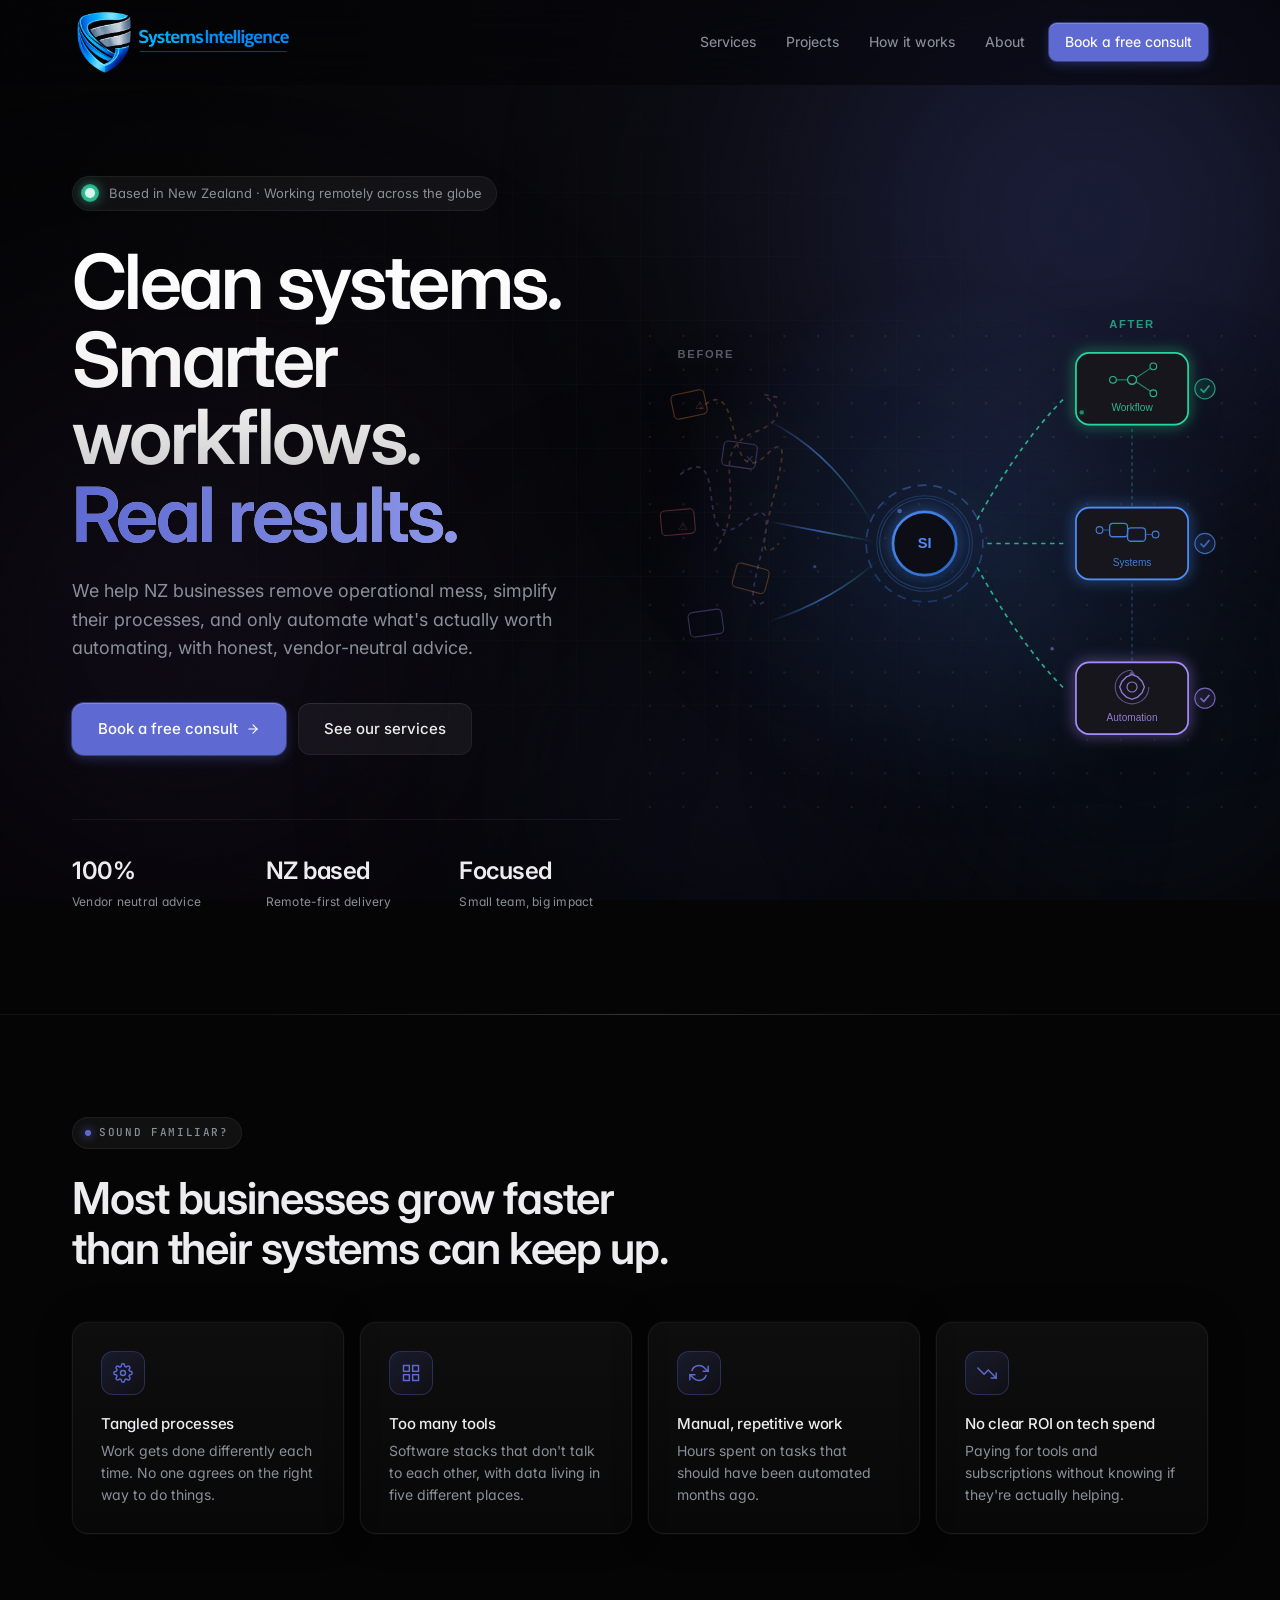
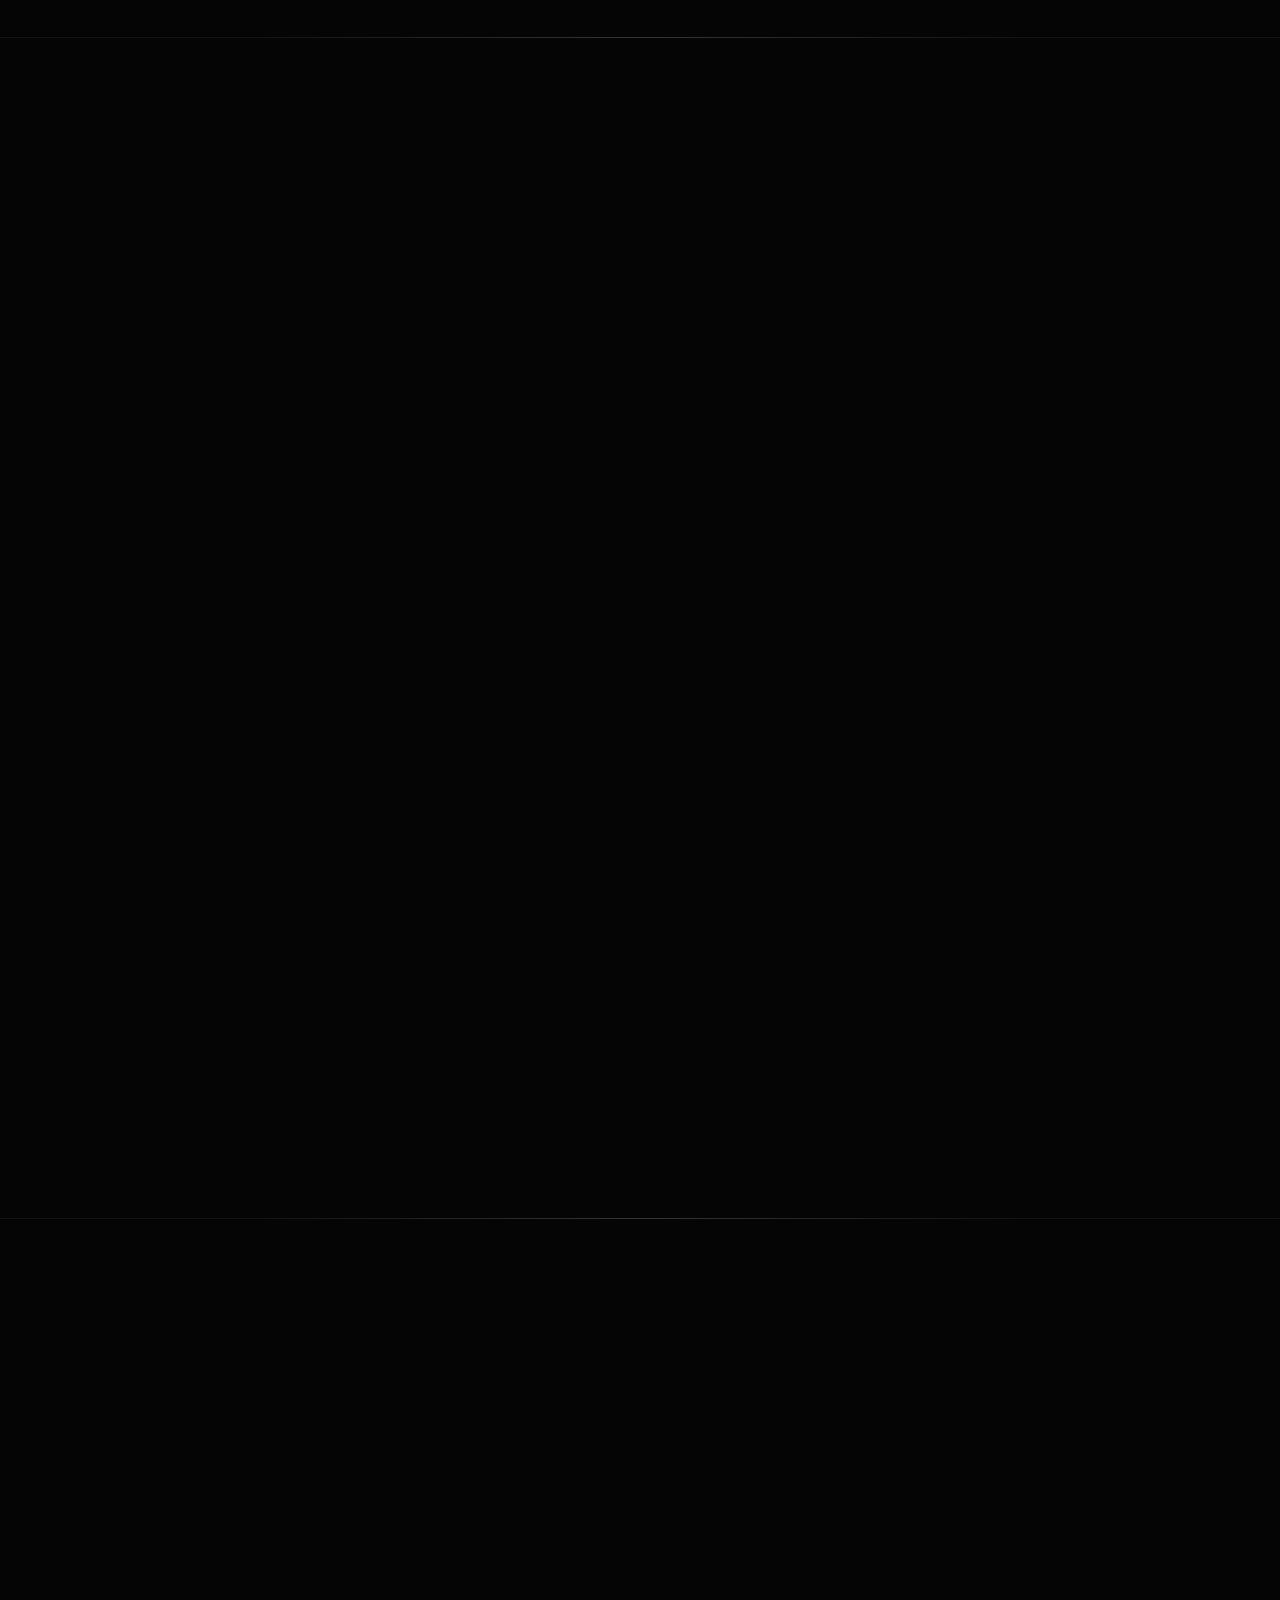
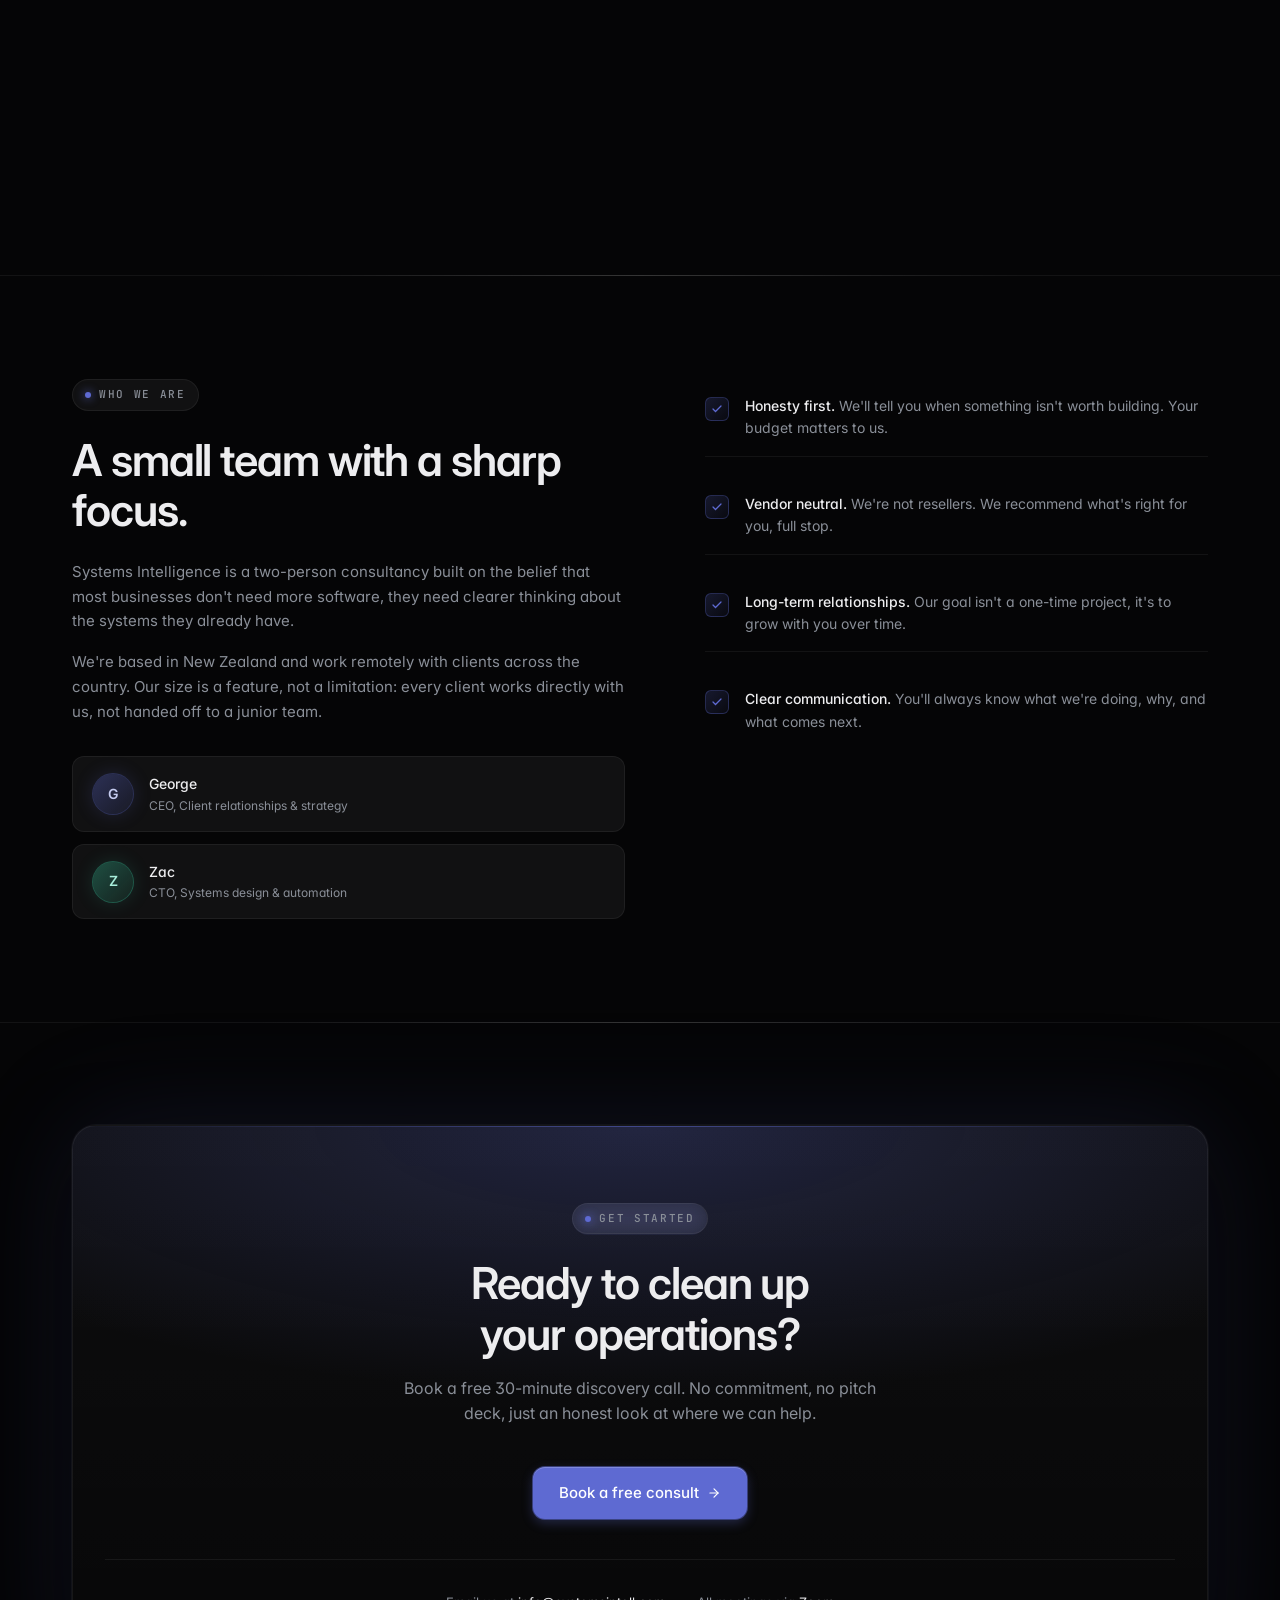
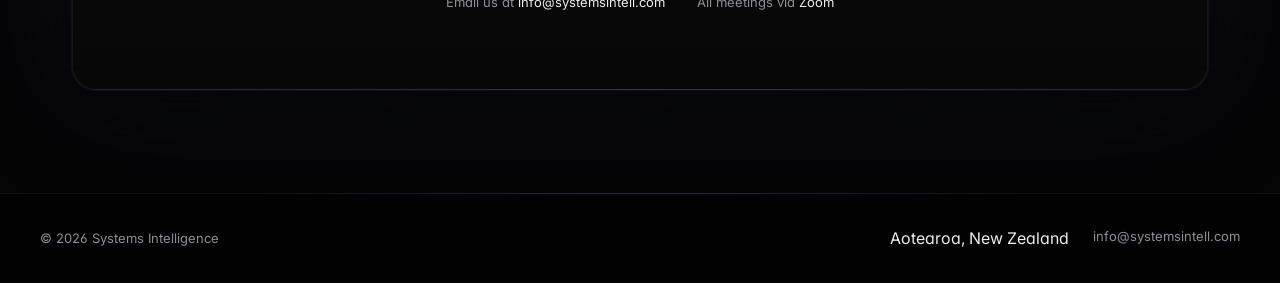
==== commit 1a10cb33: "Add files via upload" ====
--- a/index.html
+++ b/index.html
@@ -86,178 +86,30 @@
   /* HERO VISUAL — workflow graph mock */
   .hero-visual {
     position: relative;
-    aspect-ratio: 1 / 1;
-    max-width: 560px;
+    max-width: 600px;
     justify-self: end;
     width: 100%;
   }
-  .workflow-mock {
-    position: relative;
-    width: 100%; height: 100%;
-    border-radius: 24px;
-    background:
-      linear-gradient(180deg, rgba(255, 255, 255, 0.06) 0%, rgba(255, 255, 255, 0.015) 100%),
-      radial-gradient(ellipse at top left, rgba(94, 106, 210, 0.18), transparent 60%);
-    border: 1px solid var(--border);
-    box-shadow:
-      0 0 0 1px rgba(255, 255, 255, 0.05),
-      0 30px 80px rgba(0, 0, 0, 0.6),
-      0 0 120px rgba(94, 106, 210, 0.15);
-    backdrop-filter: blur(12px);
-    -webkit-backdrop-filter: blur(12px);
-    overflow: hidden;
+  .hero-img {
+    width: 120%;
+    max-width: none;
+    margin-left: -10%;
+    height: auto;
+    display: block;
     transform-style: preserve-3d;
     transition: transform 0.6s var(--ease);
     will-change: transform;
-  }
-  /* Window chrome */
-  .mock-header {
-    display: flex; align-items: center; gap: 10px;
-    padding: 14px 18px;
-    border-bottom: 1px solid var(--border);
-    background: rgba(255, 255, 255, 0.02);
-  }
-  .mock-dots { display: flex; gap: 6px; }
-  .mock-dots i {
-    width: 10px; height: 10px; border-radius: 50%;
-    background: rgba(255, 255, 255, 0.08);
-    display: inline-block;
-  }
-  .mock-dots i:first-child { background: rgba(255, 90, 90, 0.35); }
-  .mock-dots i:nth-child(2) { background: rgba(255, 200, 60, 0.35); }
-  .mock-dots i:nth-child(3) { background: rgba(80, 220, 130, 0.35); }
-  .mock-title {
-    font-family: 'JetBrains Mono', monospace;
-    font-size: 11px;
-    color: var(--fg-subtle);
-    letter-spacing: 0.06em;
-    margin-left: auto;
-  }
-
-  /* Canvas with grid + nodes */
-  .mock-canvas {
-    position: absolute;
-    inset: 52px 0 0 0;
-    background-image:
-      linear-gradient(to right, rgba(255, 255, 255, 0.025) 1px, transparent 1px),
-      linear-gradient(to bottom, rgba(255, 255, 255, 0.025) 1px, transparent 1px);
-    background-size: 28px 28px;
-  }
-  .mock-canvas::after {
-    content: '';
-    position: absolute; inset: 0;
-    background: radial-gradient(circle at 30% 40%, rgba(94, 106, 210, 0.2), transparent 55%);
-    pointer-events: none;
-  }
-
-  .node {
-    position: absolute;
-    background: linear-gradient(180deg, rgba(20, 20, 26, 0.92), rgba(12, 12, 16, 0.92));
-    border: 1px solid var(--border-hover);
-    border-radius: 10px;
-    padding: 10px 12px;
-    min-width: 130px;
-    backdrop-filter: blur(8px);
-    box-shadow:
-      0 0 0 1px rgba(255, 255, 255, 0.04),
-      0 8px 24px rgba(0, 0, 0, 0.5);
-    display: flex; align-items: center; gap: 10px;
-    font-size: 12px;
-    color: var(--fg);
-    animation: nodeFloat 6s ease-in-out infinite;
-  }
-  .node .icon {
-    width: 24px; height: 24px; flex: none;
-    border-radius: 6px;
-    background: linear-gradient(135deg, rgba(94, 106, 210, 0.3), rgba(94, 106, 210, 0.1));
-    border: 1px solid var(--border-accent);
-    display: flex; align-items: center; justify-content: center;
-    color: var(--accent);
-  }
-  .node .icon svg { width: 12px; height: 12px; }
-  .node .label { display: flex; flex-direction: column; line-height: 1.15; }
-  .node .label b { font-weight: 500; font-size: 12px; color: var(--fg); }
-  .node .label span { font-size: 10px; color: var(--fg-muted); font-family: 'JetBrains Mono', monospace; }
-  .node .status {
-    margin-left: auto;
-    width: 7px; height: 7px; border-radius: 50%;
-    background: #3EE0B2;
-    box-shadow: 0 0 8px rgba(62, 224, 178, 0.7);
-    animation: nodePulse 1.6s ease-in-out infinite;
-  }
-  .node.accent {
-    border-color: var(--border-accent);
-    box-shadow:
-      0 0 0 1px var(--border-accent),
-      0 10px 32px rgba(94, 106, 210, 0.25),
-      0 0 40px rgba(94, 106, 210, 0.2);
-  }
-  .node.accent .status { background: var(--accent); box-shadow: 0 0 10px var(--accent-glow); }
-
-  .node-1 { top: 14%; left: 8%; animation-delay: 0s; }
-  .node-2 { top: 8%; right: 6%; animation-delay: -2s; }
-  .node-3 { top: 44%; left: 26%; animation-delay: -4s; }
-  .node-4 { bottom: 18%; left: 8%; animation-delay: -1s; }
-  .node-5 { bottom: 12%; right: 8%; animation-delay: -3s; }
-
-  @keyframes nodeFloat {
-    0%, 100% { transform: translateY(0); }
-    50% { transform: translateY(-5px); }
-  }
-  @keyframes nodePulse {
-    0%, 100% { opacity: 1; transform: scale(1); }
-    50% { opacity: 0.5; transform: scale(0.85); }
-  }
-
-  /* Connection lines (SVG) */
-  .mock-lines { position: absolute; inset: 52px 0 0 0; width: 100%; height: calc(100% - 52px); pointer-events: none; }
-  .mock-lines path {
-    stroke: url(#wire-grad);
-    stroke-width: 1.5;
-    fill: none;
-    stroke-dasharray: 4 4;
-    animation: wireDash 8s linear infinite;
-    opacity: 0.6;
-  }
-  @keyframes wireDash { to { stroke-dashoffset: -80; } }
-
-  /* Floating metric card */
-  .metric-card {
-    position: absolute;
-    bottom: -18px; left: -18px;
-    background: linear-gradient(180deg, rgba(20, 20, 26, 0.95), rgba(12, 12, 16, 0.95));
-    border: 1px solid var(--border-hover);
-    border-radius: 14px;
-    padding: 14px 16px;
-    min-width: 170px;
-    backdrop-filter: blur(16px);
-    box-shadow:
-      0 0 0 1px rgba(255, 255, 255, 0.05),
-      0 20px 40px rgba(0, 0, 0, 0.6),
-      0 0 60px rgba(94, 106, 210, 0.15);
-    display: flex; flex-direction: column; gap: 6px;
-  }
-  .metric-card .metric-label {
-    font-size: 10px; font-family: 'JetBrains Mono', monospace;
-    color: var(--fg-muted); letter-spacing: 0.12em; text-transform: uppercase;
-  }
-  .metric-card .metric-value {
-    font-size: 1.5rem; font-weight: 600; color: var(--fg);
-    letter-spacing: -0.02em; line-height: 1;
-  }
-  .metric-card .metric-trend {
-    font-size: 11px; color: #3EE0B2;
-    font-family: 'JetBrains Mono', monospace;
+    filter: drop-shadow(0 20px 40px rgba(0, 0, 0, 0.4));
   }
 
   @media (max-width: 900px) {
     .hero-grid { grid-template-columns: 1fr; gap: 3rem; }
-    .hero-visual { max-width: 440px; justify-self: center; }
+    .hero-visual { max-width: 520px; justify-self: center; }
+    .hero-img { width: 100%; margin-left: 0; }
   }
   @media (max-width: 560px) {
     .hero-stats { grid-template-columns: 1fr 1fr; gap: 1.25rem; }
     .hero-stats > :last-child { grid-column: 1 / -1; }
-    .metric-card { left: 8px; bottom: -14px; min-width: 140px; padding: 12px; }
   }
 
   /* =======================
@@ -724,76 +576,9 @@
         </div>
       </div>
 
-      <!-- Hero visual: workflow graph mockup -->
+      <!-- Hero visual: SVG Illustration -->
       <div class="hero-visual reveal" data-delay="2">
-        <div class="workflow-mock spotlight" data-tilt>
-          <div class="mock-header">
-            <div class="mock-dots" aria-hidden="true"><i></i><i></i><i></i></div>
-            <div class="mock-title">systems / workflow.flow</div>
-          </div>
-          <div class="mock-canvas" aria-hidden="true"></div>
-
-          <!-- Connection wires -->
-          <svg class="mock-lines" viewBox="0 0 500 450" preserveAspectRatio="none" aria-hidden="true">
-            <defs>
-              <linearGradient id="wire-grad" x1="0" x2="1" y1="0" y2="1">
-                <stop offset="0%" stop-color="#5E6AD2" stop-opacity="0.9"/>
-                <stop offset="100%" stop-color="#5E6AD2" stop-opacity="0.2"/>
-              </linearGradient>
-            </defs>
-            <path d="M 95 85 C 200 85, 180 200, 260 220" />
-            <path d="M 400 70 C 360 150, 320 180, 280 210" />
-            <path d="M 280 240 C 220 280, 180 340, 110 370" />
-            <path d="M 300 240 C 360 300, 380 340, 410 370" />
-          </svg>
-
-          <!-- Nodes -->
-          <div class="node node-1" style="top: 14%; left: 6%;">
-            <div class="icon" aria-hidden="true">
-              <svg viewBox="0 0 24 24" fill="none" stroke="currentColor" stroke-width="2" stroke-linecap="round"><path d="M21 15V6a2 2 0 0 0-2-2H5a2 2 0 0 0-2 2v12a2 2 0 0 0 2 2h10"/><circle cx="17" cy="19" r="3"/></svg>
-            </div>
-            <div class="label"><b>Intake form</b><span>airtable</span></div>
-            <div class="status" aria-hidden="true"></div>
-          </div>
-
-          <div class="node node-2" style="top: 8%; right: 6%;">
-            <div class="icon" aria-hidden="true">
-              <svg viewBox="0 0 24 24" fill="none" stroke="currentColor" stroke-width="2" stroke-linecap="round"><path d="M4 4h16v16H4z"/><path d="M4 12h16"/><path d="M12 4v16"/></svg>
-            </div>
-            <div class="label"><b>Validate</b><span>n8n</span></div>
-            <div class="status" aria-hidden="true"></div>
-          </div>
-
-          <div class="node node-3 accent" style="top: 42%; left: 30%;">
-            <div class="icon" aria-hidden="true">
-              <svg viewBox="0 0 24 24" fill="none" stroke="currentColor" stroke-width="2" stroke-linecap="round"><circle cx="12" cy="12" r="9"/><path d="M12 7v5l3 2"/></svg>
-            </div>
-            <div class="label"><b>Route &amp; notify</b><span>active</span></div>
-            <div class="status" aria-hidden="true"></div>
-          </div>
-
-          <div class="node node-4" style="bottom: 14%; left: 6%;">
-            <div class="icon" aria-hidden="true">
-              <svg viewBox="0 0 24 24" fill="none" stroke="currentColor" stroke-width="2" stroke-linecap="round"><path d="M22 16.92V21a2 2 0 0 1-2.18 2 19.8 19.8 0 0 1-8.63-3.07 19.5 19.5 0 0 1-6-6A19.8 19.8 0 0 1 2.12 5.18 2 2 0 0 1 4.11 3h4.09a2 2 0 0 1 2 1.72 12.85 12.85 0 0 0 .7 2.81 2 2 0 0 1-.45 2.11L8.91 11a16 16 0 0 0 6 6l1.36-1.54a2 2 0 0 1 2.11-.45 12.85 12.85 0 0 0 2.81.7 2 2 0 0 1 1.72 2z"/></svg>
-            </div>
-            <div class="label"><b>Notify team</b><span>slack</span></div>
-            <div class="status" aria-hidden="true"></div>
-          </div>
-
-          <div class="node node-5" style="bottom: 14%; right: 6%;">
-            <div class="icon" aria-hidden="true">
-              <svg viewBox="0 0 24 24" fill="none" stroke="currentColor" stroke-width="2" stroke-linecap="round"><path d="M20 21v-2a4 4 0 0 0-4-4H8a4 4 0 0 0-4 4v2"/><circle cx="12" cy="7" r="4"/></svg>
-            </div>
-            <div class="label"><b>Assign owner</b><span>auto</span></div>
-            <div class="status" aria-hidden="true"></div>
-          </div>
-        </div>
-
-        <div class="metric-card" aria-hidden="true">
-          <span class="metric-label">Hours saved / wk</span>
-          <span class="metric-value">18.4</span>
-          <span class="metric-trend">↑ 32% this quarter</span>
-        </div>
+        <img src="images/hero-illustration.svg" alt="Systems Workflow Illustration" class="hero-img" data-tilt>
       </div>
     </div>
   </div>
--- a/styles.css
+++ b/styles.css
@@ -349,9 +349,10 @@
   position: relative; overflow: hidden;
   transition: transform var(--dur-fast) var(--ease),
               background var(--dur-fast) var(--ease),
-              box-shadow var(--dur-fast) var(--ease);
-}
-.btn:active { transform: scale(0.98); }
+              box-shadow var(--dur-fast) var(--ease),
+              filter var(--dur-fast) var(--ease);
+}
+.btn:active { transform: scale(0.96); }
 
 .btn-primary {
   background: var(--accent);
@@ -369,11 +370,14 @@
 }
 .btn-primary:hover {
   background: var(--accent-bright);
-  transform: translateY(-1px);
+  color: #fff;
+  transform: translateY(-2px) scale(1.02);
   box-shadow:
     0 0 0 1px rgba(94, 106, 210, 0.6),
     0 8px 24px rgba(94, 106, 210, 0.5),
+    0 0 20px rgba(94, 106, 210, 0.4),
     inset 0 1px 0 0 rgba(255, 255, 255, 0.25);
+  filter: brightness(1.1);
 }
 .btn-primary:hover::before { transform: translateX(120%); }
 
@@ -386,10 +390,12 @@
 }
 .btn-secondary:hover {
   background: var(--surface-hover);
-  transform: translateY(-1px);
+  color: var(--fg);
+  transform: translateY(-2px) scale(1.02);
   box-shadow:
     inset 0 0 0 1px var(--border-hover),
     inset 0 1px 0 0 rgba(255, 255, 255, 0.08),
+    0 8px 24px rgba(0, 0, 0, 0.3),
     0 0 40px rgba(94, 106, 210, 0.12);
 }
 
@@ -415,12 +421,14 @@
   padding: 1.75rem;
   transition: transform var(--dur-base) var(--ease),
               border-color var(--dur-base) var(--ease),
-              box-shadow var(--dur-base) var(--ease);
+              box-shadow var(--dur-base) var(--ease),
+              filter var(--dur-base) var(--ease);
   overflow: hidden;
   box-shadow:
     0 0 0 1px rgba(255, 255, 255, 0.02),
     0 2px 20px rgba(0, 0, 0, 0.4),
     0 0 40px rgba(0, 0, 0, 0.15);
+  will-change: transform;
 }
 .card::before {
   content: '';
@@ -435,11 +443,12 @@
 .card:hover::before { opacity: 1; }
 .card:hover {
   border-color: var(--border-hover);
-  transform: translateY(-4px);
+  transform: translateY(-6px) scale(1.01);
   box-shadow:
     0 0 0 1px rgba(255, 255, 255, 0.1),
-    0 8px 40px rgba(0, 0, 0, 0.5),
-    0 0 80px rgba(94, 106, 210, 0.1);
+    0 12px 40px rgba(0, 0, 0, 0.6),
+    0 0 80px rgba(94, 106, 210, 0.15);
+  filter: brightness(1.05);
 }
 .card > * { position: relative; z-index: 1; }
 
@@ -463,12 +472,17 @@
 .section-head h2 { margin-bottom: 0.75rem; }
 
 /* Reveal-on-scroll */
-.reveal { opacity: 0; transform: translateY(20px); transition: opacity 0.6s var(--ease), transform 0.6s var(--ease); }
-.reveal.visible { opacity: 1; transform: translateY(0); }
-.reveal[data-delay="1"] { transition-delay: 0.08s; }
-.reveal[data-delay="2"] { transition-delay: 0.16s; }
-.reveal[data-delay="3"] { transition-delay: 0.24s; }
-.reveal[data-delay="4"] { transition-delay: 0.32s; }
+.reveal { 
+  opacity: 0; 
+  transform: translateY(30px) scale(0.98); 
+  transition: opacity 0.8s cubic-bezier(0.2, 0.8, 0.2, 1), transform 0.8s cubic-bezier(0.2, 0.8, 0.2, 1); 
+  will-change: opacity, transform;
+}
+.reveal.visible { opacity: 1; transform: translateY(0) scale(1); }
+.reveal[data-delay="1"] { transition-delay: 0.1s; }
+.reveal[data-delay="2"] { transition-delay: 0.2s; }
+.reveal[data-delay="3"] { transition-delay: 0.3s; }
+.reveal[data-delay="4"] { transition-delay: 0.4s; }
 
 /* =========================================================================
    Footer
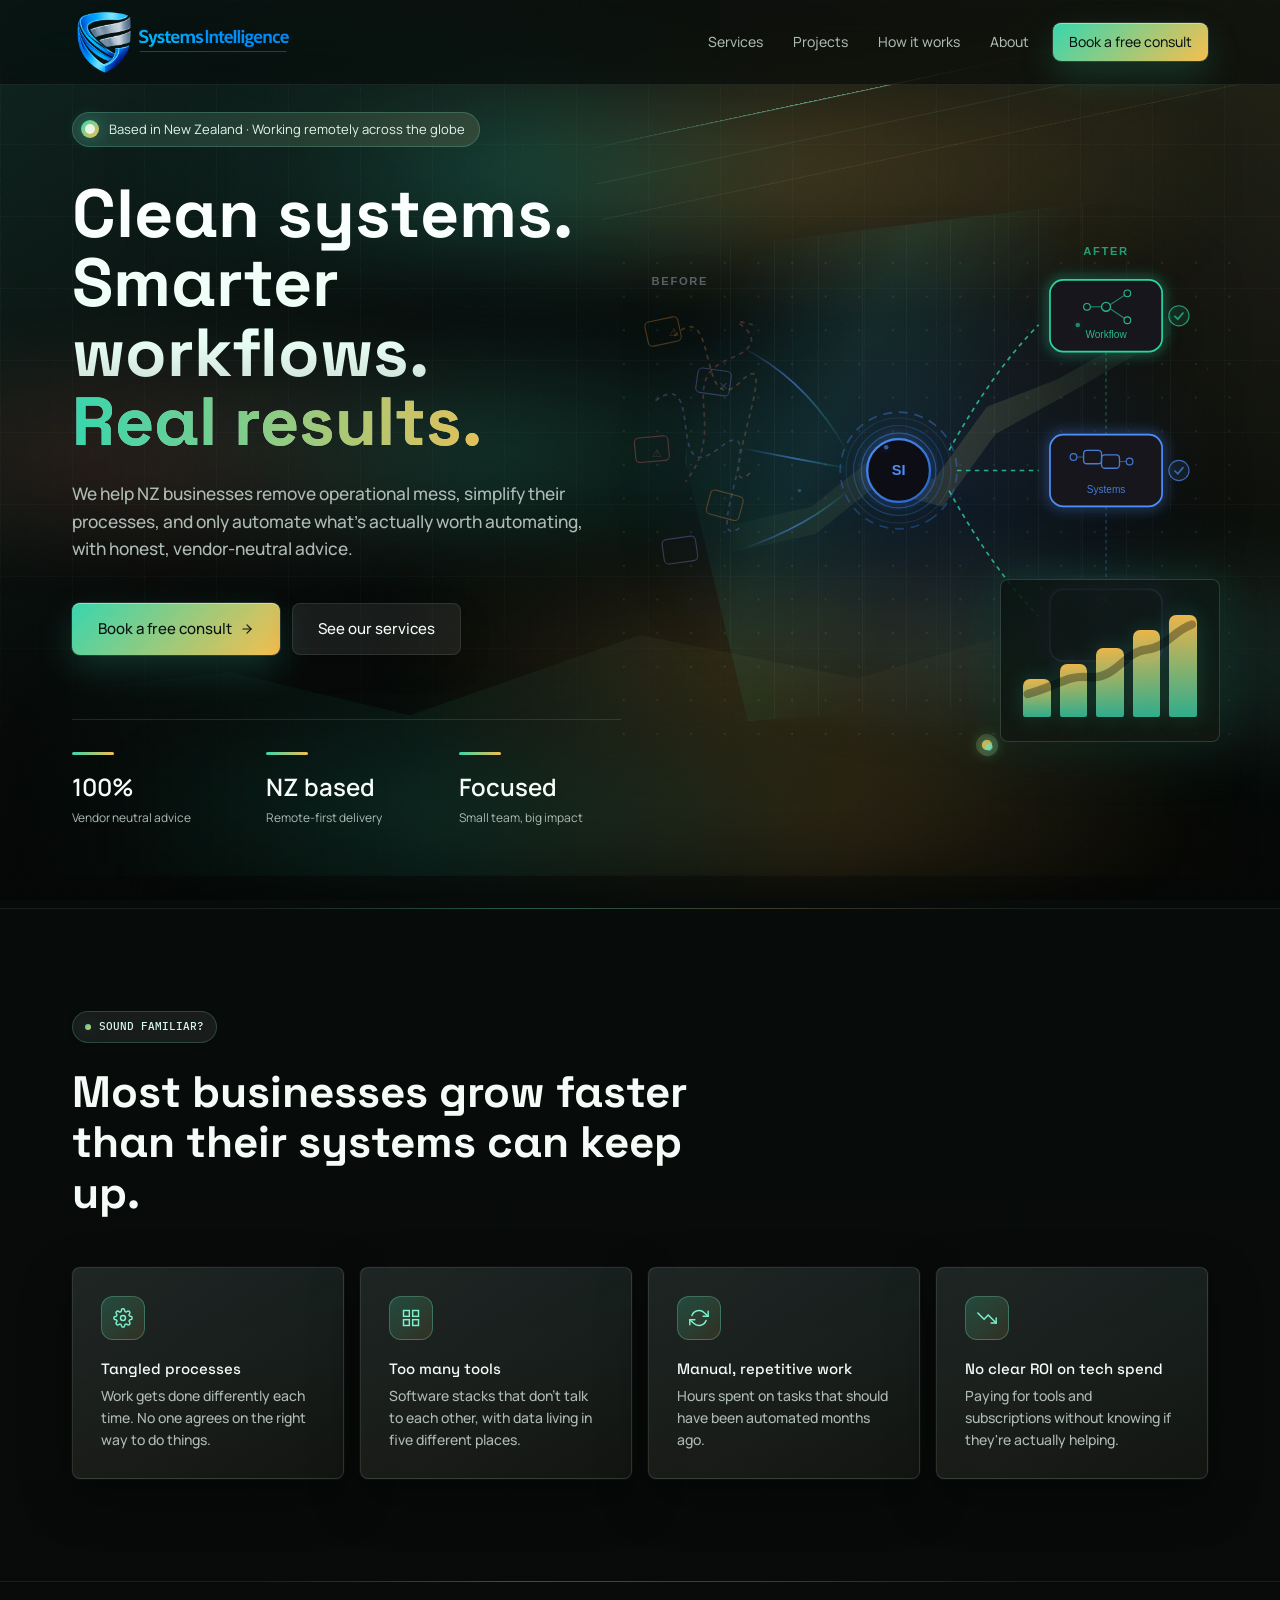
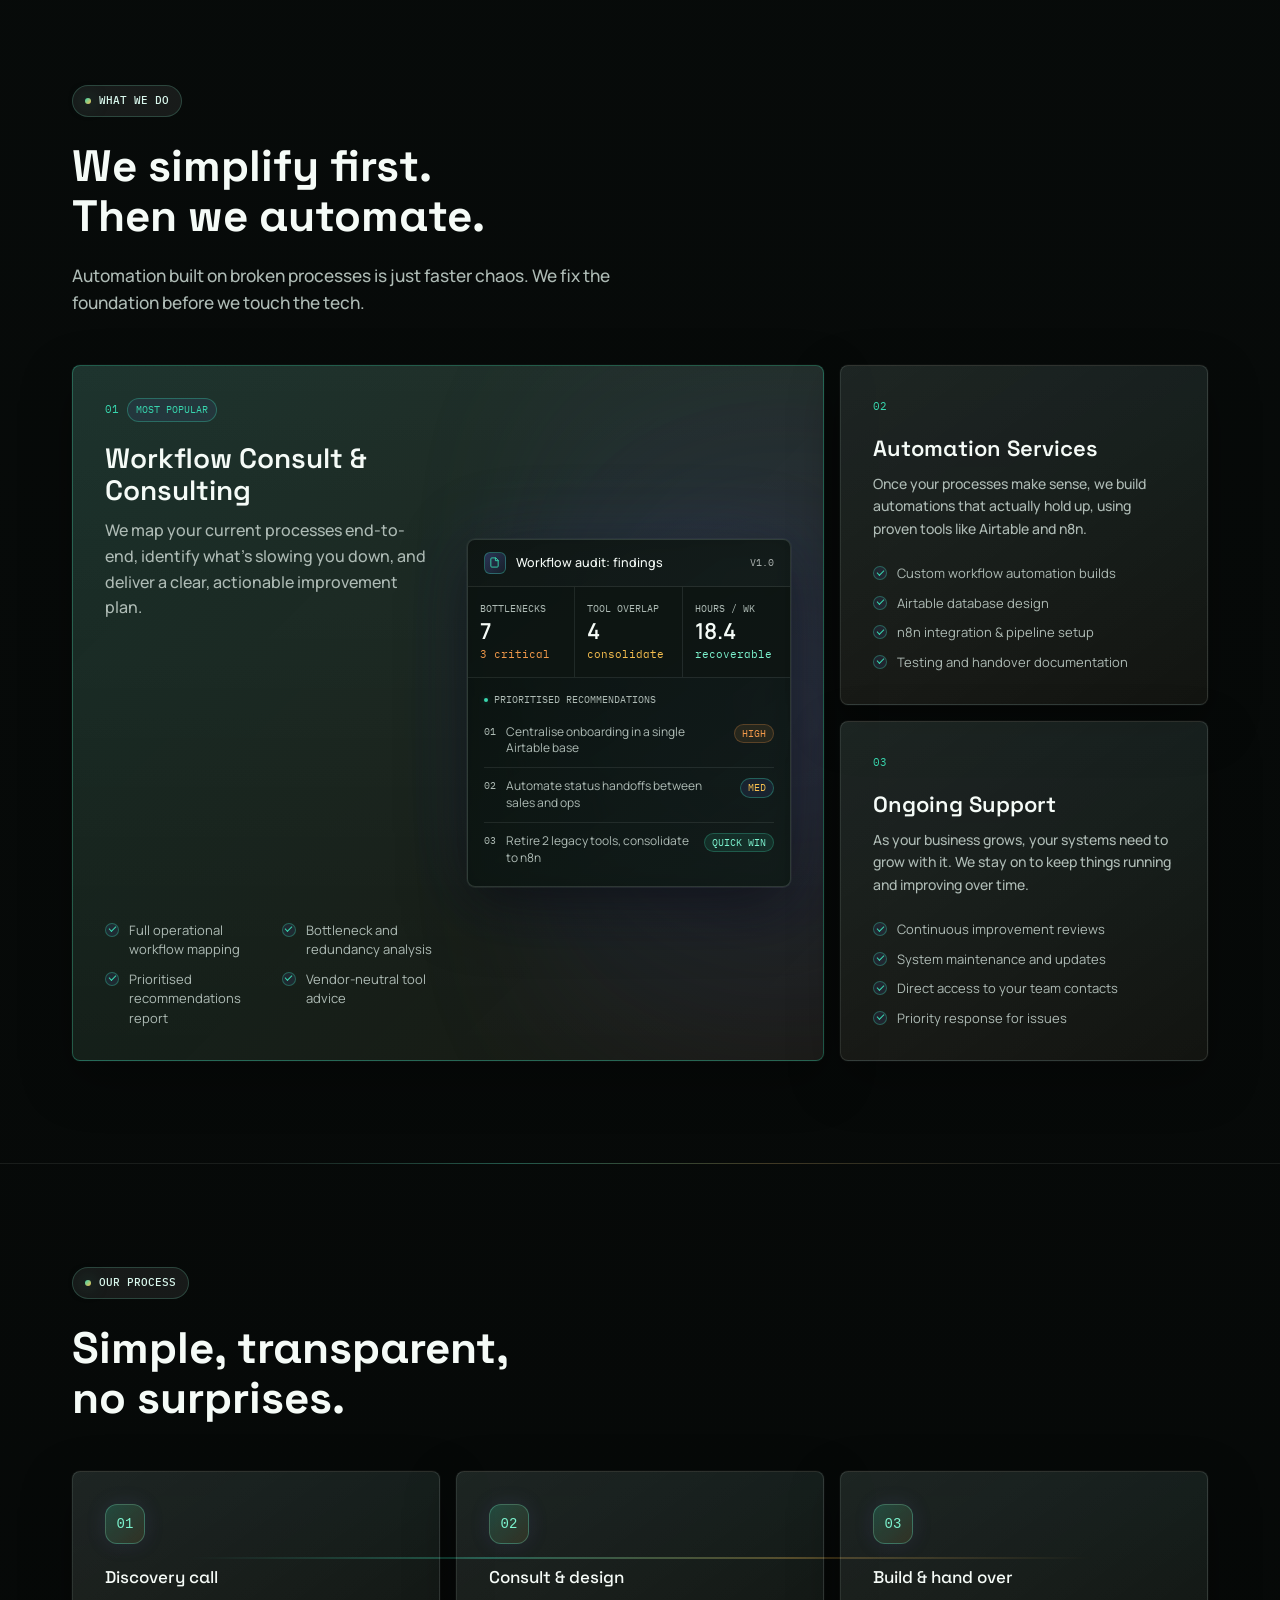
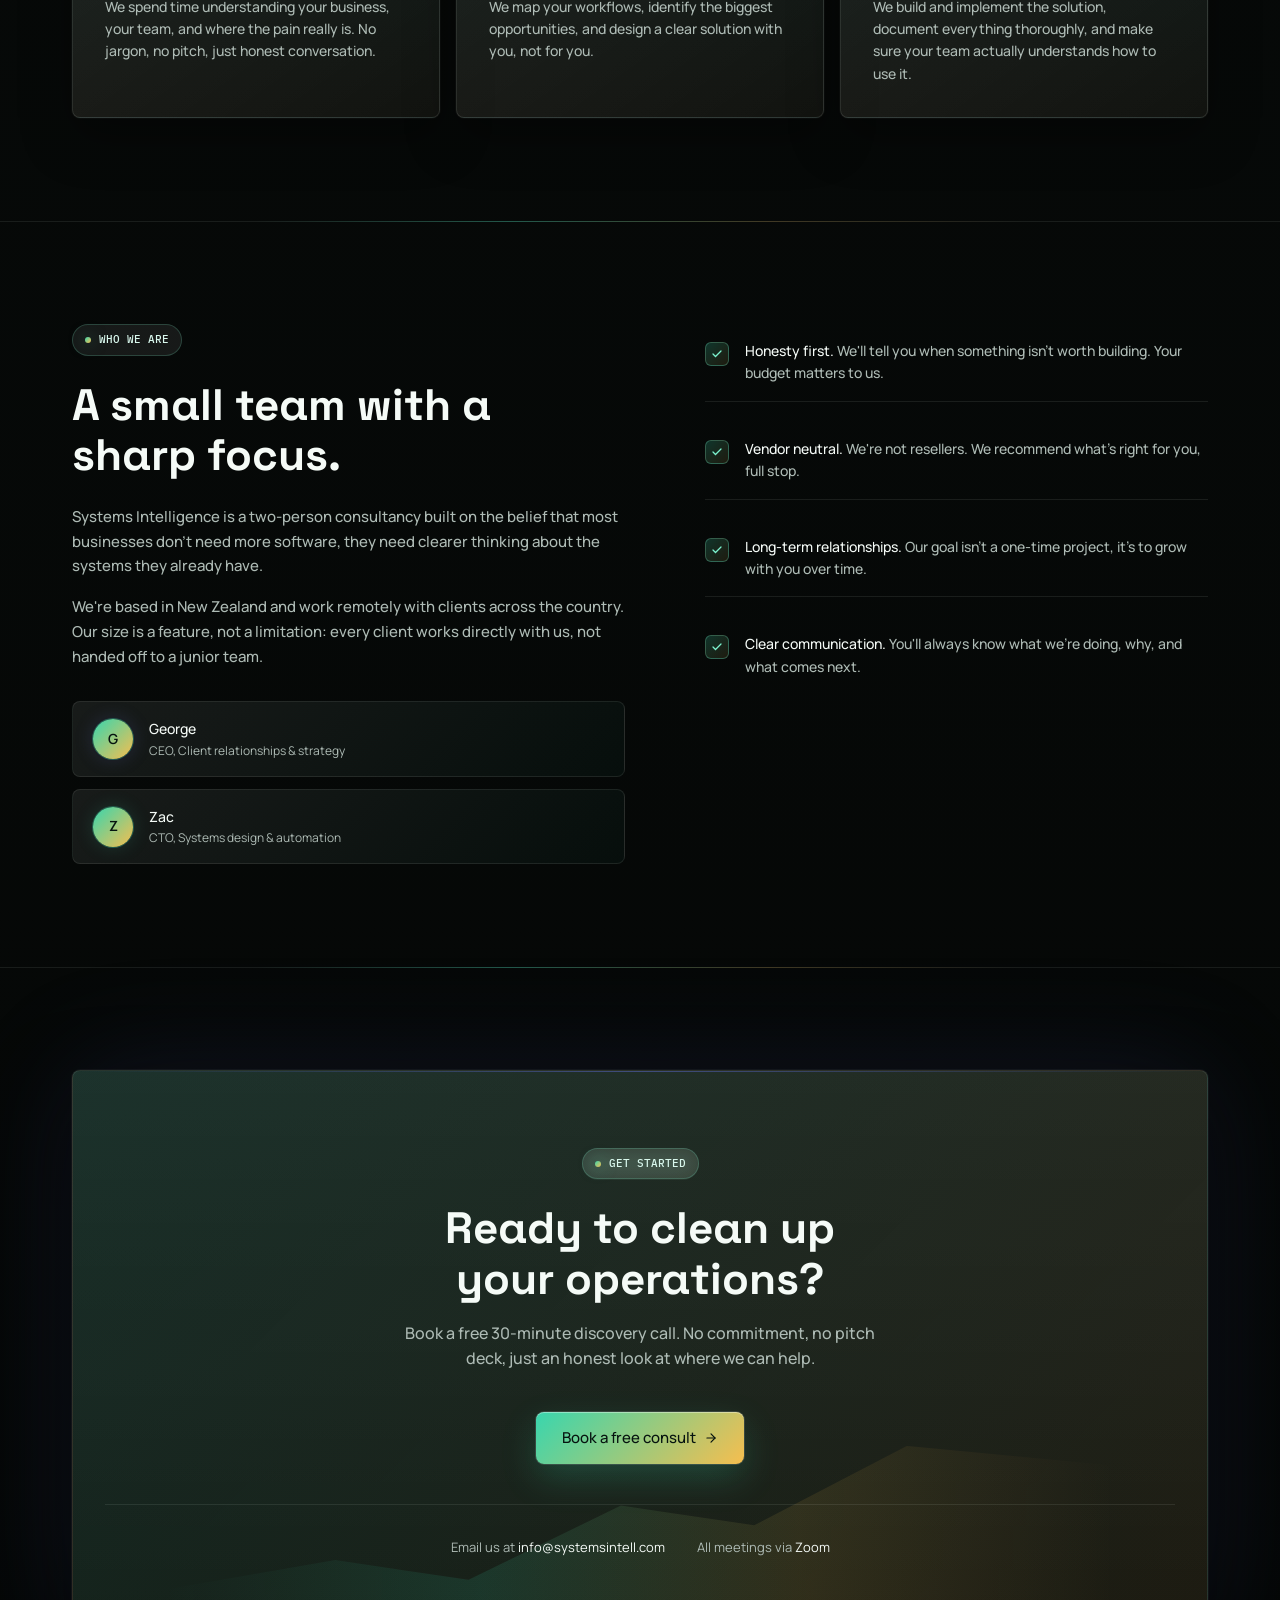
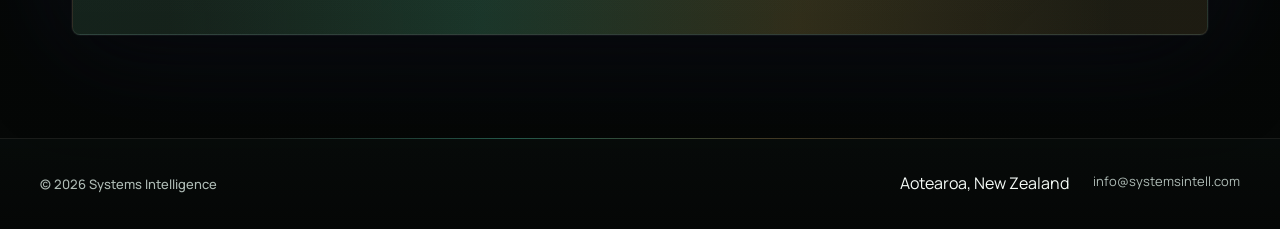
==== commit b530ec4f: "Add files via upload" ====
--- a/index.html
+++ b/index.html
@@ -494,6 +494,440 @@
   }
   .cta-contact a { color: var(--fg); }
   .cta-contact a:hover { color: var(--accent); }
+
+  /* =======================
+     VISUAL REFRESH
+     ======================= */
+  #hero {
+    padding: 7rem 0 5rem;
+  }
+
+  #hero::before {
+    content: '';
+    position: absolute;
+    left: 0;
+    right: 0;
+    bottom: 2rem;
+    height: 34%;
+    background:
+      linear-gradient(90deg, transparent, rgba(56, 214, 174, 0.09), rgba(246, 190, 79, 0.06), transparent);
+    clip-path: polygon(0 42%, 18% 34%, 32% 48%, 50% 22%, 67% 36%, 82% 18%, 100% 30%, 100% 100%, 0 100%);
+    opacity: 0.7;
+    pointer-events: none;
+  }
+
+  .hero-grid {
+    position: relative;
+  }
+
+  .hero-grid::after {
+    content: '';
+    position: absolute;
+    inset: -2rem -2rem auto auto;
+    width: min(42rem, 58%);
+    height: 1px;
+    background: linear-gradient(90deg, transparent, rgba(124, 242, 206, 0.55), rgba(246, 190, 79, 0.3), transparent);
+    box-shadow:
+      0 36px 0 rgba(124, 242, 206, 0.08),
+      0 72px 0 rgba(246, 190, 79, 0.08);
+    transform: rotate(-12deg);
+    pointer-events: none;
+  }
+
+  .hero-eyebrow {
+    background:
+      linear-gradient(135deg, rgba(56, 214, 174, 0.12), rgba(246, 190, 79, 0.07)),
+      rgba(246, 255, 249, 0.06);
+    border-color: rgba(124, 242, 206, 0.22);
+    color: #dff7ef;
+  }
+
+  .hero-eyebrow .dot {
+    background: linear-gradient(135deg, var(--accent), var(--accent-warm));
+    box-shadow: 0 0 18px rgba(56, 214, 174, 0.42);
+  }
+
+  .hero-stats {
+    border-top-color: rgba(224, 244, 232, 0.12);
+  }
+
+  .hero-stats > div {
+    position: relative;
+    padding: 1rem 0 0;
+  }
+
+  .hero-stats > div::before {
+    content: '';
+    position: absolute;
+    left: 0;
+    top: 0;
+    width: 42px;
+    height: 3px;
+    border-radius: 999px;
+    background: linear-gradient(90deg, var(--accent), var(--accent-warm));
+    transform-origin: left center;
+    animation: metricFill 3.8s var(--ease) infinite;
+  }
+
+  .hero-visual-shell {
+    position: relative;
+    width: 100%;
+    min-height: 480px;
+    display: grid;
+    place-items: center;
+    transform-style: preserve-3d;
+    transition: transform 0.6s var(--ease);
+    isolation: isolate;
+  }
+
+  .hero-visual-shell::before {
+    content: '';
+    position: absolute;
+    inset: 4% 0 7%;
+    background:
+      linear-gradient(115deg, transparent 10%, rgba(56, 214, 174, 0.13) 32%, transparent 54%),
+      repeating-linear-gradient(90deg, rgba(224, 244, 232, 0.055) 0 1px, transparent 1px 44px);
+    border: 1px solid rgba(224, 244, 232, 0.08);
+    clip-path: polygon(4% 9%, 78% 0, 100% 32%, 84% 95%, 12% 100%, 0 50%);
+    opacity: 0.78;
+    transform: translateZ(-40px);
+    pointer-events: none;
+  }
+
+  .hero-visual-shell::after {
+    content: '';
+    position: absolute;
+    inset: 11% 7% 11% 9%;
+    background:
+      linear-gradient(90deg, transparent, rgba(246, 190, 79, 0.14), transparent),
+      linear-gradient(180deg, rgba(56, 214, 174, 0.08), transparent);
+    clip-path: polygon(0 62%, 18% 58%, 31% 48%, 46% 52%, 58% 36%, 74% 30%, 100% 16%, 100% 20%, 75% 34%, 60% 42%, 48% 58%, 32% 54%, 19% 64%, 0 68%);
+    animation: curvePulse 5.2s ease-in-out infinite;
+    pointer-events: none;
+    z-index: 0;
+  }
+
+  .hero-visual-shell .hero-img {
+    position: relative;
+    z-index: 2;
+  }
+
+  .revenue-lift {
+    position: absolute;
+    right: -0.75rem;
+    bottom: 1.25rem;
+    z-index: 4;
+    width: min(250px, 42%);
+    aspect-ratio: 1.35;
+    border: 1px solid rgba(224, 244, 232, 0.16);
+    border-radius: 8px;
+    background:
+      linear-gradient(145deg, rgba(10, 18, 15, 0.88), rgba(10, 18, 15, 0.62)),
+      linear-gradient(180deg, rgba(56, 214, 174, 0.12), rgba(246, 190, 79, 0.06));
+    box-shadow:
+      0 16px 44px rgba(0, 0, 0, 0.38),
+      0 0 46px rgba(56, 214, 174, 0.16);
+    overflow: hidden;
+    backdrop-filter: blur(16px);
+    -webkit-backdrop-filter: blur(16px);
+    animation: panelLift 5.5s ease-in-out infinite;
+  }
+
+  .revenue-lift::before {
+    content: '';
+    position: absolute;
+    inset: 0;
+    background:
+      linear-gradient(90deg, transparent, rgba(255, 255, 255, 0.18), transparent);
+    transform: translateX(-120%);
+    animation: scanAcross 4.8s ease-in-out infinite;
+  }
+
+  .lift-grid {
+    position: absolute;
+    inset: 26px 22px 24px;
+    display: flex;
+    align-items: flex-end;
+    gap: 9px;
+  }
+
+  .lift-bar {
+    flex: 1;
+    height: var(--h);
+    min-height: 18%;
+    border-radius: 7px 7px 2px 2px;
+    background:
+      linear-gradient(180deg, rgba(246, 190, 79, 0.95), rgba(56, 214, 174, 0.78));
+    box-shadow: 0 0 22px rgba(56, 214, 174, 0.18);
+    transform-origin: bottom;
+    animation: revenueRise 4s var(--ease) infinite;
+    animation-delay: var(--d);
+  }
+
+  .lift-curve {
+    position: absolute;
+    inset: 16px 14px 14px;
+    width: calc(100% - 28px);
+    height: calc(100% - 30px);
+    overflow: visible;
+  }
+
+  .lift-curve path {
+    fill: none;
+    stroke-linecap: round;
+    stroke-linejoin: round;
+  }
+
+  .lift-curve .curve-shadow {
+    stroke: rgba(0, 0, 0, 0.32);
+    stroke-width: 8;
+  }
+
+  .lift-curve .curve-main {
+    stroke: #f5fff9;
+    stroke-width: 3;
+    stroke-dasharray: 180;
+    stroke-dashoffset: 180;
+    animation: drawCurve 4s var(--ease) infinite;
+  }
+
+  .workflow-signal {
+    position: absolute;
+    z-index: 3;
+    width: 10px;
+    height: 10px;
+    border-radius: 999px;
+    background: var(--accent-bright);
+    box-shadow:
+      0 0 0 6px rgba(56, 214, 174, 0.12),
+      0 0 18px rgba(56, 214, 174, 0.62);
+    offset-path: path('M 46 280 C 150 140, 320 420, 516 140');
+    animation: signalRun 6.2s linear infinite;
+  }
+
+  .signal-b {
+    background: var(--accent-warm);
+    box-shadow:
+      0 0 0 6px rgba(246, 190, 79, 0.12),
+      0 0 18px rgba(246, 190, 79, 0.52);
+    animation-delay: -2.1s;
+  }
+
+  .signal-c {
+    width: 7px;
+    height: 7px;
+    animation-delay: -4.2s;
+    opacity: 0.8;
+  }
+
+  .problem-card,
+  .step {
+    overflow: hidden;
+  }
+
+  .problem-card::after,
+  .step::after,
+  .service-card:not(.featured)::after {
+    content: '';
+    position: absolute;
+    left: 1.25rem;
+    right: 1.25rem;
+    bottom: 1.1rem;
+    height: 2px;
+    background: linear-gradient(90deg, rgba(56, 214, 174, 0), rgba(56, 214, 174, 0.8), rgba(246, 190, 79, 0.45), rgba(56, 214, 174, 0));
+    transform: translateX(-28%);
+    opacity: 0;
+    animation: throughput 5.8s ease-in-out infinite;
+  }
+
+  .problem-card:hover::after,
+  .step:hover::after,
+  .service-card:not(.featured):hover::after {
+    opacity: 1;
+  }
+
+  .p-icon,
+  .step-num,
+  .value-icon {
+    background:
+      linear-gradient(135deg, rgba(56, 214, 174, 0.22), rgba(246, 190, 79, 0.1)) !important;
+    border-color: rgba(124, 242, 206, 0.28) !important;
+    color: var(--accent-bright) !important;
+  }
+
+  .service-card.featured {
+    background:
+      linear-gradient(135deg, rgba(56, 214, 174, 0.12), rgba(246, 190, 79, 0.055)),
+      linear-gradient(180deg, rgba(255, 255, 255, 0.08), rgba(255, 255, 255, 0.025));
+  }
+
+  .audit-mock {
+    background:
+      linear-gradient(145deg, rgba(8, 15, 13, 0.94), rgba(13, 24, 20, 0.88));
+    border-color: rgba(224, 244, 232, 0.16);
+  }
+
+  .audit-stat {
+    background: rgba(8, 14, 12, 0.74);
+  }
+
+  .audit-stat-trend,
+  .audit-rec .rec-pill.done {
+    color: var(--accent-bright);
+  }
+
+  .audit-stat-trend.accent,
+  .audit-rec .rec-pill {
+    color: var(--accent-warm);
+  }
+
+  .steps::before {
+    content: '';
+    position: absolute;
+    top: 5.35rem;
+    left: 10%;
+    right: 10%;
+    height: 2px;
+    background: linear-gradient(90deg, rgba(56, 214, 174, 0), rgba(56, 214, 174, 0.65), rgba(246, 190, 79, 0.55), rgba(56, 214, 174, 0));
+    opacity: 0.55;
+    z-index: 0;
+    pointer-events: none;
+  }
+
+  .steps .step {
+    z-index: 1;
+  }
+
+  .team-card {
+    background:
+      linear-gradient(135deg, rgba(246, 255, 249, 0.08), rgba(56, 214, 174, 0.035));
+  }
+
+  .avatar.accent,
+  .avatar.teal {
+    background: linear-gradient(135deg, var(--accent), var(--accent-warm));
+    color: var(--accent-ink);
+  }
+
+  .cta-card {
+    background:
+      linear-gradient(135deg, rgba(56, 214, 174, 0.13), rgba(246, 190, 79, 0.08)),
+      linear-gradient(180deg, rgba(255, 255, 255, 0.075), rgba(255, 255, 255, 0.025));
+  }
+
+  .cta-card::after {
+    content: '';
+    position: absolute;
+    left: 8%;
+    right: 8%;
+    bottom: 0;
+    height: 44%;
+    background:
+      linear-gradient(90deg, transparent, rgba(56, 214, 174, 0.12), rgba(246, 190, 79, 0.1), transparent);
+    clip-path: polygon(0 82%, 18% 70%, 32% 78%, 48% 48%, 62% 56%, 78% 24%, 100% 32%, 100% 100%, 0 100%);
+    pointer-events: none;
+    z-index: 0;
+  }
+
+  .cta-card > * {
+    position: relative;
+    z-index: 1;
+  }
+
+  @keyframes metricFill {
+    0%, 100% { transform: scaleX(0.45); opacity: 0.52; }
+    50% { transform: scaleX(1); opacity: 1; }
+  }
+
+  @keyframes curvePulse {
+    0%, 100% { opacity: 0.42; transform: translateY(0); }
+    50% { opacity: 0.9; transform: translateY(-10px); }
+  }
+
+  @keyframes panelLift {
+    0%, 100% { transform: translate3d(0, 0, 36px); }
+    50% { transform: translate3d(-6px, -12px, 36px); }
+  }
+
+  @keyframes scanAcross {
+    0%, 58%, 100% { transform: translateX(-120%); }
+    74% { transform: translateX(120%); }
+  }
+
+  @keyframes revenueRise {
+    0%, 100% { transform: scaleY(0.72); filter: saturate(0.9); }
+    48%, 64% { transform: scaleY(1); filter: saturate(1.18); }
+  }
+
+  @keyframes drawCurve {
+    0%, 15% { stroke-dashoffset: 180; }
+    58%, 100% { stroke-dashoffset: 0; }
+  }
+
+  @keyframes signalRun {
+    from { offset-distance: 0%; }
+    to { offset-distance: 100%; }
+  }
+
+  @keyframes throughput {
+    0%, 100% { transform: translateX(-36%); opacity: 0; }
+    45%, 60% { transform: translateX(0); opacity: 1; }
+  }
+
+  @media (prefers-reduced-motion: reduce) {
+    .hero-stats > div::before,
+    .hero-visual-shell::after,
+    .revenue-lift,
+    .revenue-lift::before,
+    .lift-bar,
+    .lift-curve .curve-main,
+    .workflow-signal,
+    .problem-card::after,
+    .step::after,
+    .service-card:not(.featured)::after,
+    .cta-card::after {
+      animation: none !important;
+    }
+  }
+
+  @media (max-width: 900px) {
+    #hero {
+      padding: 6.25rem 0 4rem;
+    }
+
+    .hero-visual-shell {
+      min-height: 390px;
+    }
+
+    .revenue-lift {
+      right: 0;
+      bottom: 0;
+      width: min(220px, 44%);
+    }
+
+    .steps::before {
+      display: none;
+    }
+  }
+
+  @media (max-width: 560px) {
+    .hero-visual-shell {
+      min-height: 310px;
+    }
+
+    .revenue-lift {
+      width: 48%;
+    }
+
+    .lift-grid {
+      inset: 20px 15px 17px;
+      gap: 6px;
+    }
+
+    .workflow-signal {
+      display: none;
+    }
+  }
 </style>
 </head>
 <body>
@@ -578,7 +1012,25 @@
 
       <!-- Hero visual: SVG Illustration -->
       <div class="hero-visual reveal" data-delay="2">
-        <img src="images/hero-illustration.svg" alt="Systems Workflow Illustration" class="hero-img" data-tilt>
+        <div class="hero-visual-shell" data-tilt>
+          <div class="revenue-lift" aria-hidden="true">
+            <div class="lift-grid">
+              <span class="lift-bar" style="--h: 34%; --d: 0s"></span>
+              <span class="lift-bar" style="--h: 48%; --d: .12s"></span>
+              <span class="lift-bar" style="--h: 62%; --d: .24s"></span>
+              <span class="lift-bar" style="--h: 78%; --d: .36s"></span>
+              <span class="lift-bar" style="--h: 92%; --d: .48s"></span>
+            </div>
+            <svg class="lift-curve" viewBox="0 0 180 110" focusable="false">
+              <path class="curve-shadow" d="M12 86 C42 78, 48 68, 70 70 C96 72, 104 46, 124 44 C144 42, 150 26, 168 20"/>
+              <path class="curve-main" d="M12 86 C42 78, 48 68, 70 70 C96 72, 104 46, 124 44 C144 42, 150 26, 168 20"/>
+            </svg>
+          </div>
+          <span class="workflow-signal signal-a" aria-hidden="true"></span>
+          <span class="workflow-signal signal-b" aria-hidden="true"></span>
+          <span class="workflow-signal signal-c" aria-hidden="true"></span>
+          <img src="images/hero-illustration.svg" alt="Systems Workflow Illustration" class="hero-img">
+        </div>
       </div>
     </div>
   </div>
--- a/styles.css
+++ b/styles.css
@@ -3,7 +3,7 @@
    Shared styles for index.html and projects.html
    ========================================================================= */
 
-@import url('https://fonts.googleapis.com/css2?family=Inter:wght@400;500;600;700&family=JetBrains+Mono:wght@400;500&display=swap');
+@import url('https://fonts.googleapis.com/css2?family=IBM+Plex+Mono:wght@400;500;600&family=Manrope:wght@400;500;600;700;800&family=Space+Grotesk:wght@500;600;700&display=swap');
 
 *, *::before, *::after { box-sizing: border-box; margin: 0; padding: 0; }
 
@@ -518,3 +518,297 @@
   .container { padding: 0 1.25rem; }
   .nav-inner { padding: 0 1.25rem; }
 }
+
+/* =========================================================================
+   2026 visual refresh: living operations cockpit
+   ========================================================================= */
+
+:root {
+  --bg-deep: #050706;
+  --bg-base: #080c0b;
+  --bg-elev: #0e1412;
+  --bg-elev-2: #121b18;
+  --surface: rgba(246, 255, 249, 0.065);
+  --surface-hover: rgba(246, 255, 249, 0.105);
+  --fg: #f5fbf7;
+  --fg-muted: #aebbb5;
+  --fg-subtle: rgba(245, 251, 247, 0.66);
+  --accent: #38d6ae;
+  --accent-bright: #7cf2ce;
+  --accent-glow: rgba(56, 214, 174, 0.32);
+  --accent-warm: #f6be4f;
+  --accent-coral: #ff7e67;
+  --accent-ink: #06130f;
+  --border: rgba(224, 244, 232, 0.09);
+  --border-hover: rgba(224, 244, 232, 0.18);
+  --border-accent: rgba(56, 214, 174, 0.34);
+}
+
+* { letter-spacing: 0 !important; }
+
+body {
+  background:
+    linear-gradient(180deg, rgba(8, 12, 11, 0.86), rgba(5, 7, 6, 0.98)),
+    #080c0b;
+  font-family: 'Manrope', system-ui, -apple-system, 'Segoe UI', sans-serif;
+}
+
+h1, h2, h3, h4, .display {
+  font-family: 'Space Grotesk', 'Manrope', system-ui, sans-serif;
+  font-weight: 700;
+}
+
+.display {
+  font-size: 4.25rem;
+  line-height: 1.02;
+  background:
+    linear-gradient(180deg, #ffffff 0%, #e9fff5 58%, rgba(224, 244, 232, 0.72) 100%);
+  -webkit-background-clip: text;
+  background-clip: text;
+}
+
+h1 { font-size: 3.4rem; }
+h2 { font-size: 2.75rem; }
+h3 { font-size: 1.125rem; }
+
+p {
+  color: var(--fg-muted);
+  font-weight: 500;
+}
+
+.accent-text {
+  background: linear-gradient(90deg, var(--accent) 0%, var(--accent-warm) 50%, var(--accent-bright) 100%);
+  background-size: 220% 100%;
+  -webkit-background-clip: text;
+  background-clip: text;
+  color: transparent;
+}
+
+.bg-base-gradient {
+  background:
+    linear-gradient(135deg, rgba(56, 214, 174, 0.1) 0%, transparent 34%),
+    linear-gradient(210deg, rgba(246, 190, 79, 0.105) 0%, transparent 42%),
+    linear-gradient(180deg, #0b1110 0%, #080c0b 48%, #050706 100%);
+}
+
+.bg-grid {
+  background-image:
+    linear-gradient(to right, rgba(245, 251, 247, 0.035) 1px, transparent 1px),
+    linear-gradient(to bottom, rgba(245, 251, 247, 0.035) 1px, transparent 1px),
+    linear-gradient(135deg, rgba(56, 214, 174, 0.08) 0 1px, transparent 1px 18px);
+  background-size: 72px 72px, 72px 72px, 18px 18px;
+  -webkit-mask-image: linear-gradient(180deg, black 0%, black 62%, transparent 92%);
+  mask-image: linear-gradient(180deg, black 0%, black 62%, transparent 92%);
+  opacity: 0.72;
+}
+
+.bg-noise { opacity: 0.035; }
+
+.bg-blobs {
+  z-index: -7;
+  overflow: hidden;
+  opacity: 0.9;
+}
+
+.blob {
+  border-radius: 0;
+  filter: blur(46px);
+  height: 150px;
+  width: 88vw;
+  background:
+    linear-gradient(90deg,
+      transparent 0%,
+      rgba(56, 214, 174, 0.05) 15%,
+      rgba(56, 214, 174, 0.28) 38%,
+      rgba(246, 190, 79, 0.22) 62%,
+      transparent 100%);
+  transform-origin: center;
+}
+
+.blob-1 {
+  top: 11%;
+  left: 8%;
+  animation: revenueCurrent 13s ease-in-out infinite;
+}
+
+.blob-2 {
+  top: 42%;
+  left: -20%;
+  background:
+    linear-gradient(90deg, transparent, rgba(255, 126, 103, 0.14), rgba(56, 214, 174, 0.2), transparent);
+  animation: revenueCurrent 15s ease-in-out infinite reverse;
+}
+
+.blob-3 {
+  top: 65%;
+  right: -18%;
+  background:
+    linear-gradient(90deg, transparent, rgba(246, 190, 79, 0.18), rgba(124, 242, 206, 0.18), transparent);
+  animation: revenueCurrent 16s ease-in-out infinite;
+}
+
+.blob-4 {
+  bottom: 4%;
+  left: 6%;
+  height: 110px;
+  background:
+    linear-gradient(90deg, transparent, rgba(56, 214, 174, 0.12), rgba(246, 190, 79, 0.16), transparent);
+  animation: revenueCurrent 18s ease-in-out infinite reverse;
+}
+
+@keyframes revenueCurrent {
+  0%, 100% { transform: translate3d(0, 0, 0) rotate(-7deg) skewX(-12deg); opacity: 0.74; }
+  50% { transform: translate3d(42px, -22px, 0) rotate(-3deg) skewX(-12deg); opacity: 1; }
+}
+
+.label,
+.service-num,
+.audit-head .doc-meta,
+.audit-stat-label,
+.audit-stat-trend,
+.audit-section-title,
+.audit-rec .rec-num,
+.audit-rec .rec-pill,
+.project-num,
+.page-meta {
+  font-family: 'IBM Plex Mono', ui-monospace, 'SF Mono', Menlo, monospace !important;
+}
+
+.label {
+  background: rgba(246, 255, 249, 0.07);
+  border-color: rgba(124, 242, 206, 0.2);
+  color: #d9f8ed;
+}
+
+.label::before {
+  background: linear-gradient(135deg, var(--accent), var(--accent-warm));
+  box-shadow: 0 0 16px rgba(56, 214, 174, 0.5);
+}
+
+.site-nav {
+  background: rgba(6, 10, 9, 0.58);
+  border-bottom-color: rgba(224, 244, 232, 0.08);
+}
+
+.site-nav.scrolled {
+  background: rgba(6, 10, 9, 0.88);
+  border-bottom-color: rgba(224, 244, 232, 0.12);
+}
+
+.nav-links a:hover {
+  color: #f8fff9;
+  background: rgba(246, 255, 249, 0.08);
+}
+
+.nav-cta,
+.btn-primary {
+  background: linear-gradient(135deg, var(--accent), var(--accent-warm)) !important;
+  color: var(--accent-ink) !important;
+  box-shadow:
+    0 0 0 1px rgba(255, 255, 255, 0.12),
+    0 14px 36px rgba(56, 214, 174, 0.2),
+    inset 0 1px 0 rgba(255, 255, 255, 0.38);
+}
+
+.nav-cta:hover,
+.btn-primary:hover {
+  background: linear-gradient(135deg, var(--accent-bright), #ffd978) !important;
+  color: var(--accent-ink) !important;
+  box-shadow:
+    0 0 0 1px rgba(255, 255, 255, 0.2),
+    0 18px 42px rgba(56, 214, 174, 0.28),
+    0 0 36px rgba(246, 190, 79, 0.18),
+    inset 0 1px 0 rgba(255, 255, 255, 0.48);
+}
+
+.btn,
+.nav-cta,
+.nav-links a,
+.nav-toggle,
+.mobile-menu .nav-cta,
+.card,
+.cta-card,
+.projects-cta,
+.project-modal-inner,
+.project-media img,
+.project-modal-media img,
+.audit-mock,
+.team-card {
+  border-radius: 8px !important;
+}
+
+.btn-secondary {
+  background: rgba(246, 255, 249, 0.075);
+  color: #f5fbf7;
+  box-shadow:
+    inset 0 0 0 1px rgba(224, 244, 232, 0.1),
+    0 10px 30px rgba(0, 0, 0, 0.18);
+}
+
+.btn-secondary:hover {
+  background: rgba(246, 255, 249, 0.12);
+  box-shadow:
+    inset 0 0 0 1px rgba(124, 242, 206, 0.28),
+    0 14px 36px rgba(0, 0, 0, 0.28),
+    0 0 42px rgba(56, 214, 174, 0.12);
+}
+
+.card {
+  background:
+    linear-gradient(145deg, rgba(255, 255, 255, 0.085), rgba(255, 255, 255, 0.026)),
+    linear-gradient(180deg, rgba(56, 214, 174, 0.045), rgba(246, 190, 79, 0.025));
+  border-color: rgba(224, 244, 232, 0.12);
+  box-shadow:
+    0 0 0 1px rgba(255, 255, 255, 0.025),
+    0 18px 50px rgba(0, 0, 0, 0.34);
+}
+
+.card::before {
+  border-radius: 8px;
+  background:
+    radial-gradient(circle 280px at var(--mx, 50%) var(--my, 50%),
+      rgba(56, 214, 174, 0.16), transparent 62%);
+}
+
+.card:hover {
+  border-color: rgba(124, 242, 206, 0.26);
+  box-shadow:
+    0 0 0 1px rgba(124, 242, 206, 0.12),
+    0 20px 58px rgba(0, 0, 0, 0.44),
+    0 0 70px rgba(56, 214, 174, 0.12);
+}
+
+.section-divider {
+  border-top-color: rgba(224, 244, 232, 0.085);
+}
+
+.section-divider::before,
+.site-footer::before {
+  background: linear-gradient(90deg, transparent, rgba(56, 214, 174, 0.32), rgba(246, 190, 79, 0.18), transparent);
+}
+
+.site-footer {
+  background:
+    linear-gradient(180deg, rgba(8, 12, 11, 0.82), #050706);
+}
+
+.hero-sub,
+.page-sub,
+.subtext {
+  font-size: 1.08rem !important;
+}
+
+@media (max-width: 900px) {
+  .display { font-size: 3.45rem; }
+  h1 { font-size: 2.7rem; }
+  h2 { font-size: 2.2rem; }
+}
+
+@media (max-width: 560px) {
+  .display { font-size: 2.62rem; }
+  h1 { font-size: 2.25rem; }
+  h2 { font-size: 1.88rem; }
+  .hero-sub,
+  .page-sub,
+  .subtext { font-size: 1rem !important; }
+}
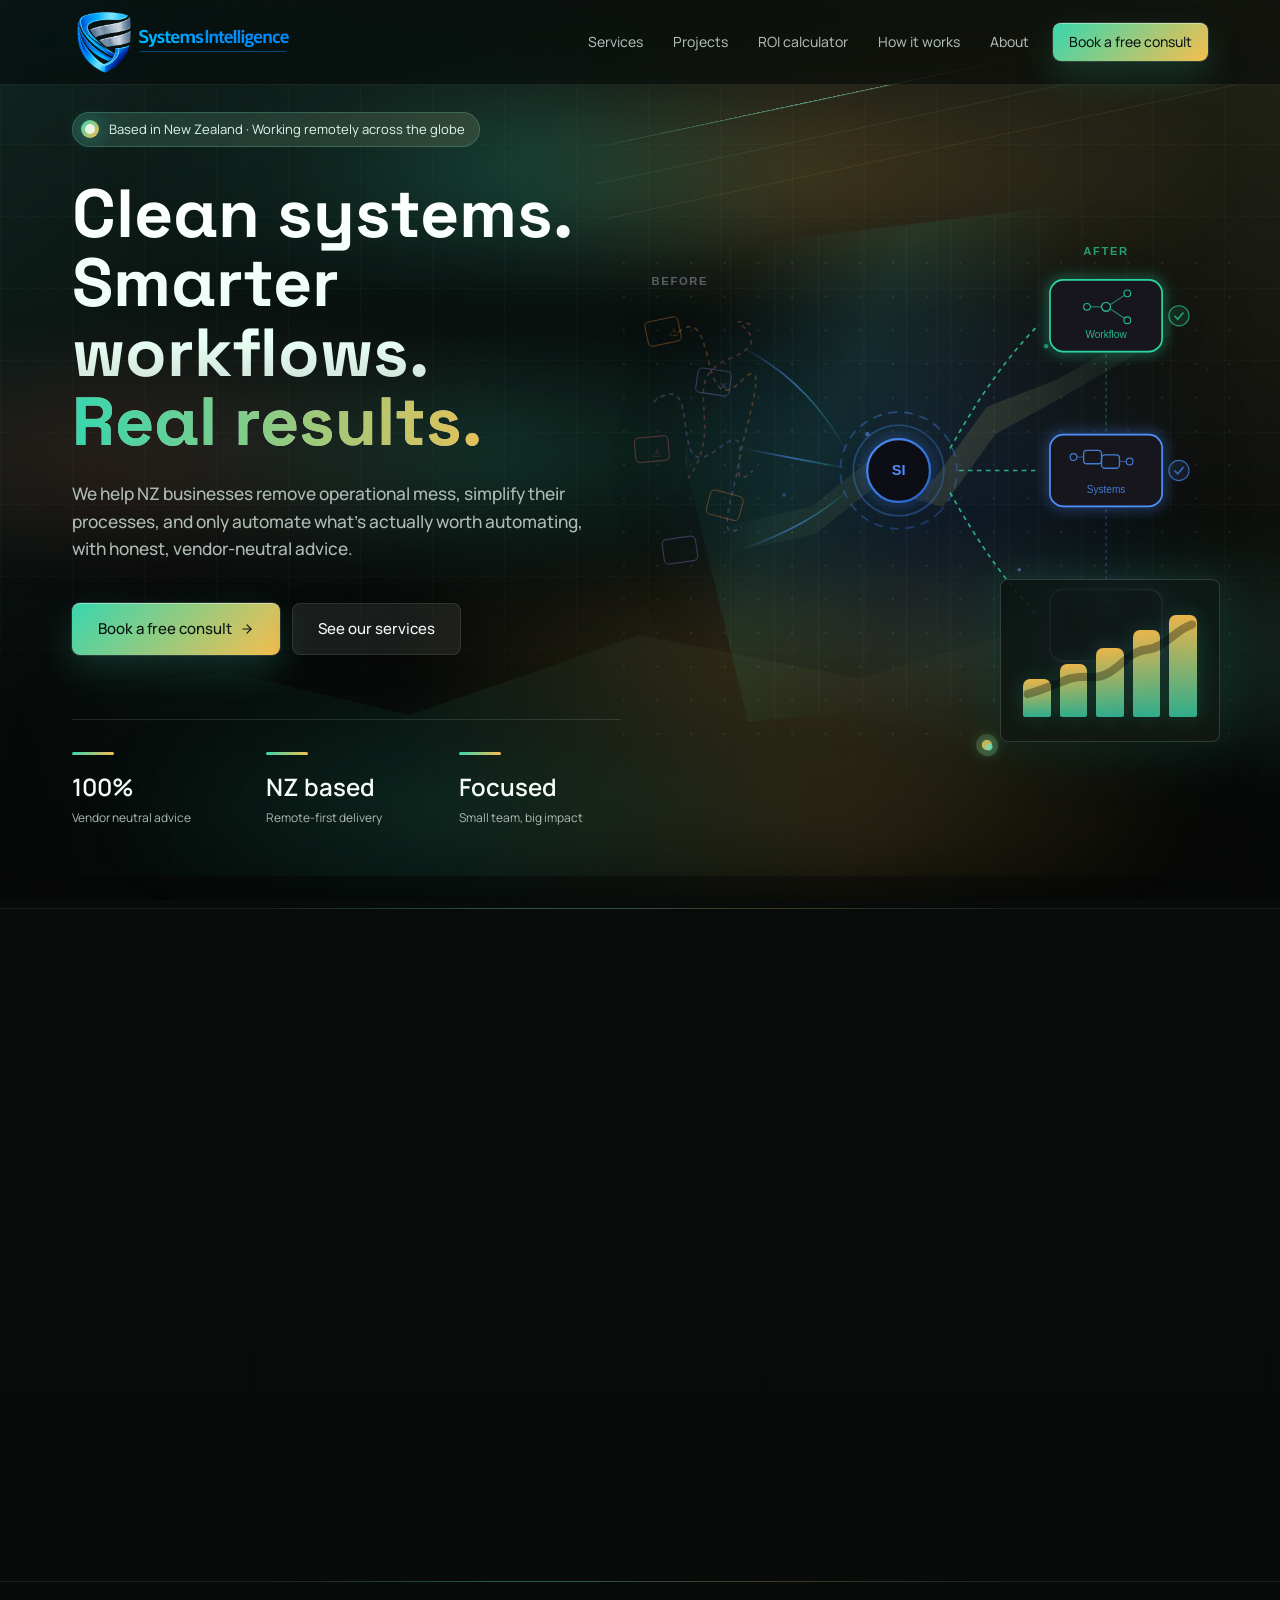
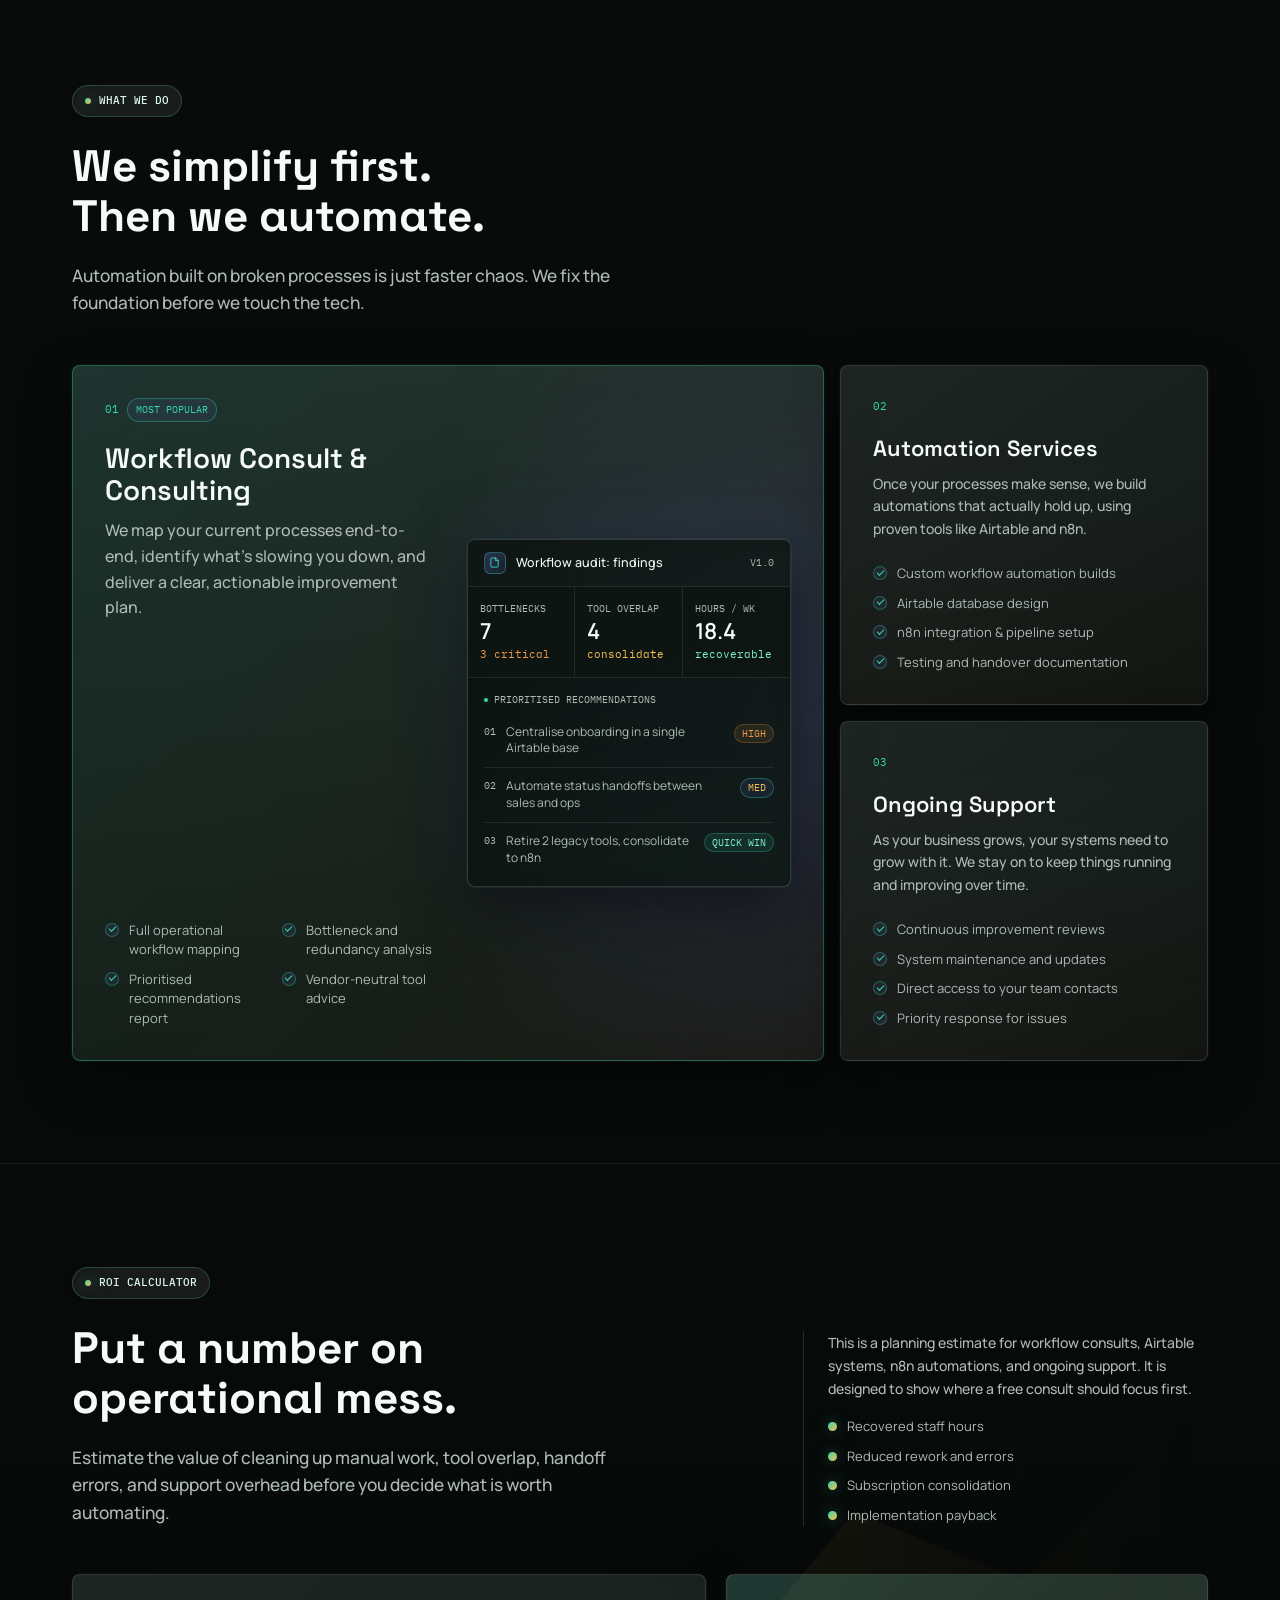
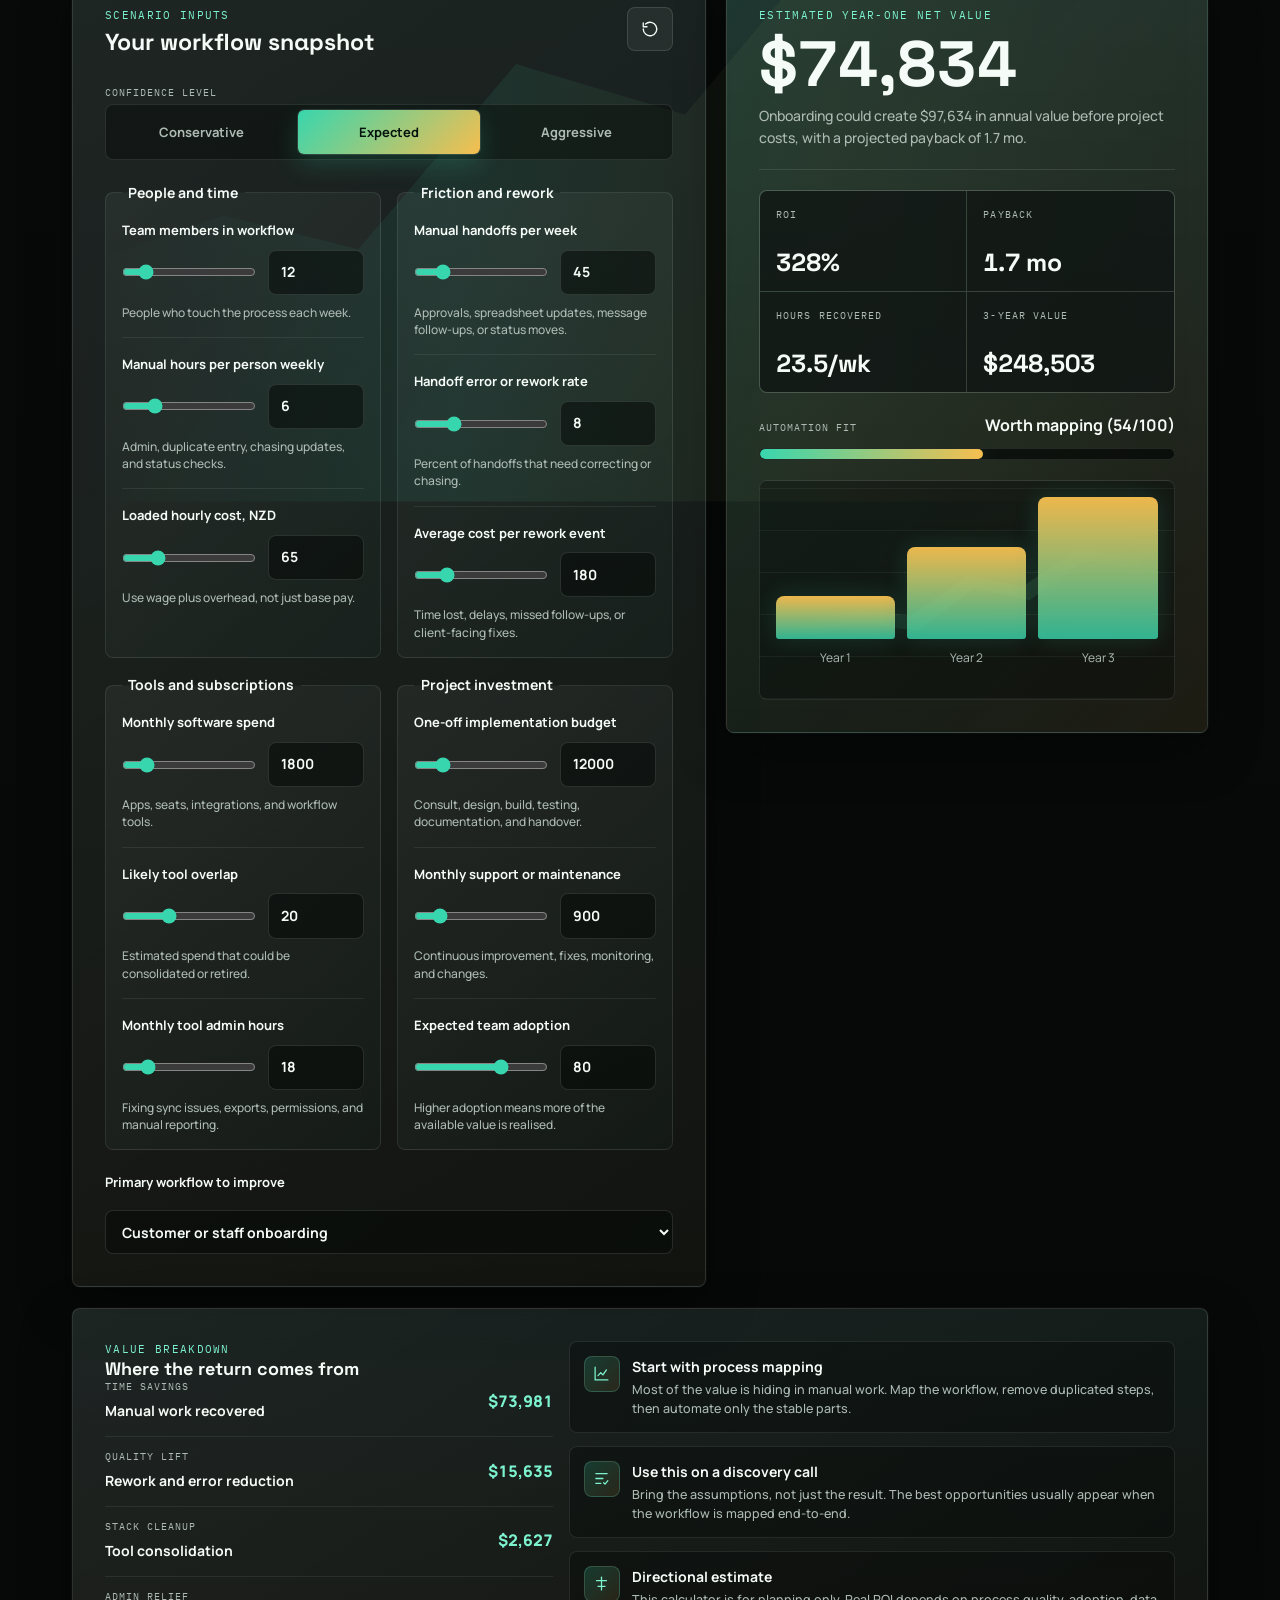
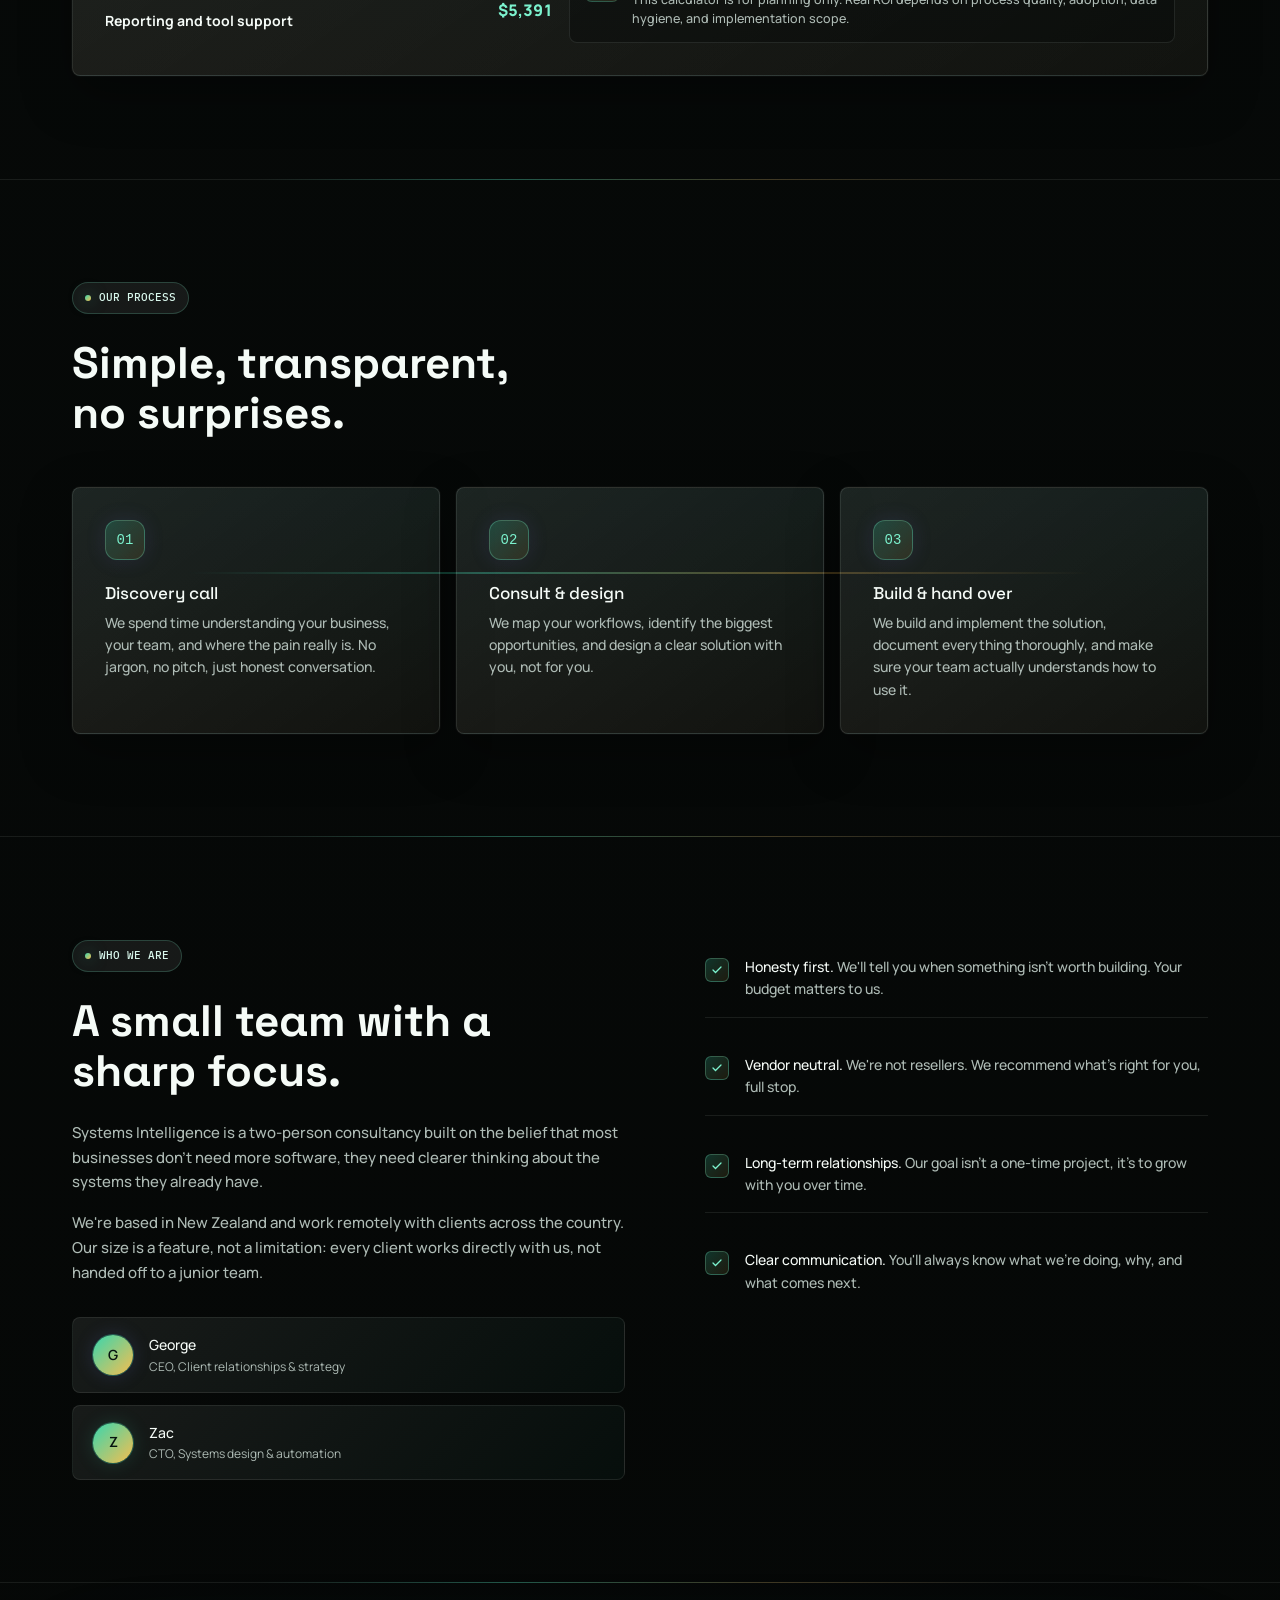
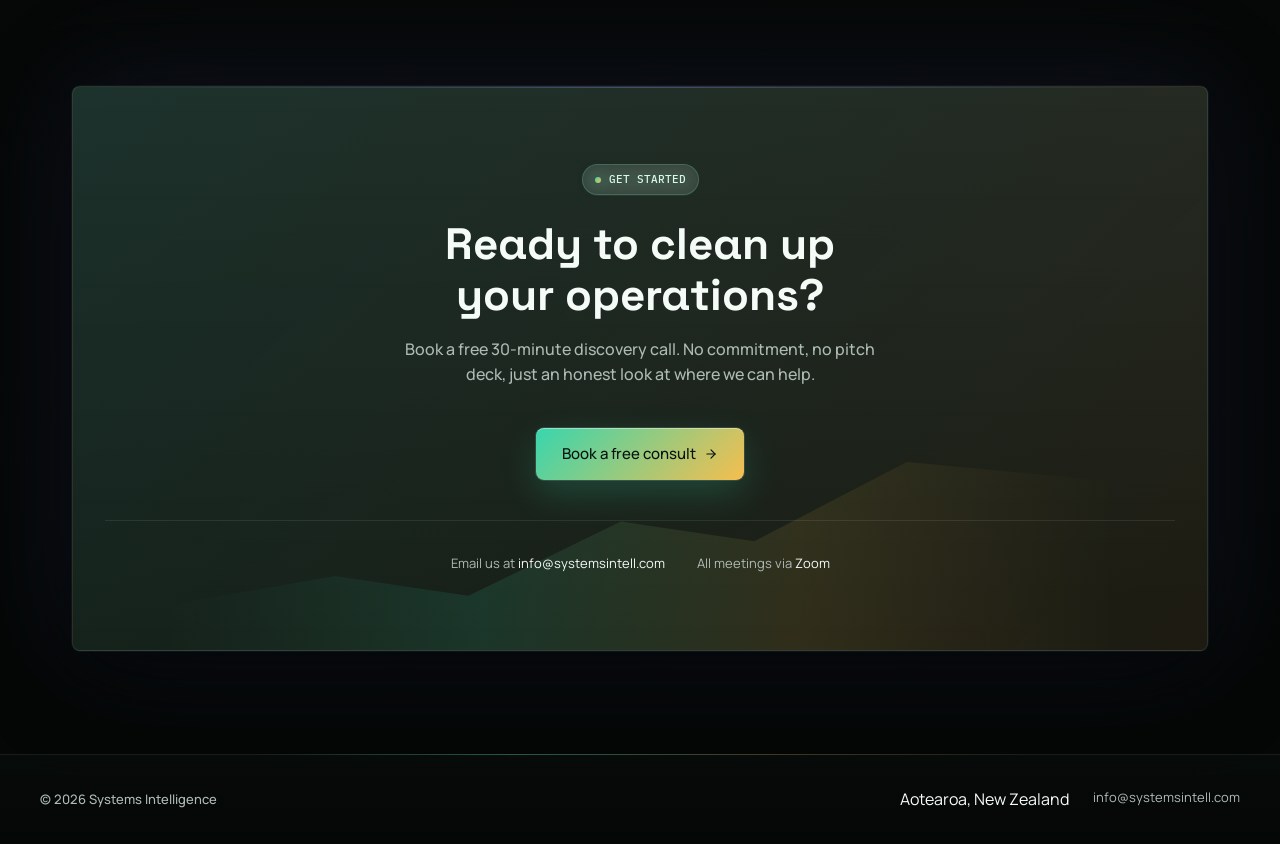
==== commit f33c10b9: "New ROI calculator" ====
--- a/index.html
+++ b/index.html
@@ -23,6 +23,7 @@
     gap: 4rem;
     align-items: center;
   }
+  .hero-text { min-width: 0; }
   .hero-eyebrow {
     display: inline-flex;
     align-items: center;
@@ -49,8 +50,12 @@
     content: ''; position: absolute; inset: 4px;
     border-radius: 50%; background: #fff; opacity: 0.8;
   }
+  .hero-eyebrow-text { min-width: 0; }
+  .hero-eyebrow-break { display: inline; }
+  .hero-eyebrow-separator { display: inline; }
   .hero-title { margin: 0; }
   .hero-title br + span { display: inline-block; }
+  .mobile-title-break { display: inline; }
   .hero-sub {
     color: var(--fg-muted);
     font-size: clamp(1rem, 1.4vw, 1.125rem);
@@ -110,6 +115,20 @@
   @media (max-width: 560px) {
     .hero-stats { grid-template-columns: 1fr 1fr; gap: 1.25rem; }
     .hero-stats > :last-child { grid-column: 1 / -1; }
+    .hero-eyebrow {
+      display: grid;
+      grid-template-columns: 18px minmax(0, 1fr);
+      align-items: flex-start;
+      line-height: 1.35;
+      width: calc(100vw - 2.5rem);
+      max-width: 100%;
+      white-space: normal;
+    }
+    .hero-eyebrow-text { overflow-wrap: break-word; white-space: normal; }
+    .hero-eyebrow-break { display: block; }
+    .hero-eyebrow-separator { display: none; }
+    .hero-sub { max-width: calc(100vw - 2.5rem); }
+    .mobile-title-break { display: block; }
   }
 
   /* =======================
@@ -834,6 +853,549 @@
     z-index: 1;
   }
 
+  /* =======================
+     ROI CALCULATOR
+     ======================= */
+  #roi {
+    overflow: hidden;
+  }
+
+  #roi::after {
+    content: '';
+    position: absolute;
+    left: 6%;
+    right: 6%;
+    top: 6rem;
+    height: 38%;
+    background:
+      linear-gradient(90deg, transparent, rgba(56, 214, 174, 0.14), rgba(246, 190, 79, 0.08), transparent);
+    clip-path: polygon(0 72%, 13% 66%, 25% 70%, 39% 48%, 54% 54%, 69% 30%, 84% 38%, 100% 18%, 100% 100%, 0 100%);
+    opacity: 0.64;
+    pointer-events: none;
+  }
+
+  .roi-head {
+    display: grid;
+    grid-template-columns: minmax(0, 0.95fr) minmax(280px, 0.55fr);
+    gap: 2rem;
+    align-items: end;
+    margin-bottom: 3rem;
+  }
+
+  .roi-head .section-head {
+    margin-bottom: 0;
+  }
+
+  .roi-proof {
+    border-left: 1px solid rgba(224, 244, 232, 0.14);
+    padding-left: 1.5rem;
+  }
+
+  .roi-proof p {
+    font-size: 14px;
+    line-height: 1.65;
+    margin-bottom: 1rem;
+  }
+
+  .roi-proof-list {
+    display: grid;
+    gap: 0.55rem;
+    list-style: none;
+  }
+
+  .roi-proof-list li {
+    display: flex;
+    align-items: center;
+    gap: 0.6rem;
+    color: var(--fg-muted);
+    font-size: 13px;
+  }
+
+  .roi-proof-list li::before {
+    content: '';
+    width: 9px;
+    height: 9px;
+    flex: none;
+    border-radius: 50%;
+    background: linear-gradient(135deg, var(--accent), var(--accent-warm));
+    box-shadow: 0 0 14px rgba(56, 214, 174, 0.38);
+  }
+
+  .roi-calculator {
+    position: relative;
+    z-index: 1;
+    display: grid;
+    grid-template-columns: minmax(0, 1.08fr) minmax(360px, 0.82fr);
+    gap: 1.25rem;
+    align-items: start;
+  }
+
+  .roi-input-panel,
+  .roi-output-panel,
+  .roi-breakdown-panel {
+    padding: clamp(1.25rem, 2.5vw, 2rem);
+  }
+
+  .roi-input-panel {
+    display: grid;
+    gap: 1.35rem;
+  }
+
+  .roi-panel-head {
+    display: flex;
+    align-items: flex-start;
+    justify-content: space-between;
+    gap: 1rem;
+    margin-bottom: 0.5rem;
+  }
+
+  .roi-panel-kicker,
+  .roi-mini-label,
+  .roi-metric-label,
+  .roi-output-note,
+  .roi-scenario-label {
+    font-family: 'IBM Plex Mono', ui-monospace, 'SF Mono', Menlo, monospace;
+    text-transform: uppercase;
+  }
+
+  .roi-panel-kicker {
+    color: var(--accent-bright);
+    font-size: 11px;
+    letter-spacing: 0.12em !important;
+  }
+
+  .roi-panel-head h3 {
+    margin-top: 0.25rem;
+    font-size: 1.45rem;
+  }
+
+  .roi-reset {
+    min-width: 44px;
+    min-height: 44px;
+    padding: 10px 13px;
+    border: 1px solid rgba(224, 244, 232, 0.13);
+    border-radius: 8px;
+    background: rgba(246, 255, 249, 0.06);
+    color: var(--fg);
+    cursor: pointer;
+    transition: transform var(--dur-fast) var(--ease), background var(--dur-fast) var(--ease), border-color var(--dur-fast) var(--ease);
+  }
+
+  .roi-reset:hover {
+    background: rgba(246, 255, 249, 0.11);
+    border-color: rgba(124, 242, 206, 0.28);
+    transform: translateY(-1px);
+  }
+
+  .roi-reset svg {
+    width: 18px;
+    height: 18px;
+    display: block;
+  }
+
+  .roi-segmented {
+    display: grid;
+    grid-template-columns: repeat(3, 1fr);
+    gap: 6px;
+    padding: 5px;
+    border: 1px solid rgba(224, 244, 232, 0.11);
+    border-radius: 8px;
+    background: rgba(5, 8, 7, 0.42);
+  }
+
+  .roi-scenario {
+    min-height: 44px;
+    border: 0;
+    border-radius: 6px;
+    background: transparent;
+    color: var(--fg-muted);
+    cursor: pointer;
+    font: inherit;
+    font-size: 13px;
+    font-weight: 700;
+    transition: color var(--dur-fast) var(--ease), background var(--dur-fast) var(--ease), transform var(--dur-fast) var(--ease), box-shadow var(--dur-fast) var(--ease);
+  }
+
+  .roi-scenario:hover {
+    color: var(--fg);
+    background: rgba(246, 255, 249, 0.07);
+  }
+
+  .roi-scenario[aria-pressed="true"] {
+    color: var(--accent-ink);
+    background: linear-gradient(135deg, var(--accent), var(--accent-warm));
+    box-shadow:
+      0 0 0 1px rgba(255, 255, 255, 0.12),
+      0 10px 26px rgba(56, 214, 174, 0.18);
+  }
+
+  .roi-scenario:active {
+    transform: scale(0.97);
+  }
+
+  .roi-fieldsets {
+    display: grid;
+    grid-template-columns: repeat(2, minmax(0, 1fr));
+    gap: 1rem;
+  }
+
+  .roi-fieldset {
+    border: 1px solid rgba(224, 244, 232, 0.1);
+    border-radius: 8px;
+    padding: 1rem;
+    background:
+      linear-gradient(135deg, rgba(246, 255, 249, 0.055), rgba(56, 214, 174, 0.025));
+  }
+
+  .roi-fieldset legend {
+    padding: 0 0.4rem;
+    color: var(--fg);
+    font-size: 14px;
+    font-weight: 700;
+  }
+
+  .roi-field {
+    display: grid;
+    gap: 0.55rem;
+  }
+
+  .roi-field + .roi-field {
+    margin-top: 1rem;
+    padding-top: 1rem;
+    border-top: 1px solid rgba(224, 244, 232, 0.08);
+  }
+
+  .roi-field label {
+    color: var(--fg);
+    font-size: 13px;
+    font-weight: 700;
+  }
+
+  .roi-help {
+    color: var(--fg-muted);
+    font-size: 12px;
+    line-height: 1.45;
+  }
+
+  .roi-control {
+    display: grid;
+    grid-template-columns: minmax(0, 1fr) 96px;
+    gap: 0.75rem;
+    align-items: center;
+  }
+
+  .roi-control input[type="range"] {
+    width: 100%;
+    min-height: 44px;
+    accent-color: var(--accent);
+    cursor: pointer;
+  }
+
+  .roi-control input[type="number"],
+  .roi-select {
+    width: 100%;
+    min-height: 44px;
+    border: 1px solid rgba(224, 244, 232, 0.13);
+    border-radius: 8px;
+    background: rgba(5, 8, 7, 0.52);
+    color: var(--fg);
+    font: inherit;
+    font-size: 14px;
+    font-weight: 700;
+    padding: 0.65rem 0.75rem;
+    transition: border-color var(--dur-fast) var(--ease), box-shadow var(--dur-fast) var(--ease), background var(--dur-fast) var(--ease);
+  }
+
+  .roi-control input[type="number"]:focus,
+  .roi-select:focus {
+    border-color: rgba(124, 242, 206, 0.42);
+    box-shadow: 0 0 0 3px rgba(56, 214, 174, 0.14);
+    outline: none;
+  }
+
+  .roi-select {
+    margin-top: 0.55rem;
+  }
+
+  .roi-output-panel {
+    position: sticky;
+    top: 104px;
+    display: grid;
+    gap: 1.25rem;
+    background:
+      linear-gradient(135deg, rgba(56, 214, 174, 0.14), rgba(246, 190, 79, 0.07)),
+      linear-gradient(180deg, rgba(255, 255, 255, 0.088), rgba(255, 255, 255, 0.025));
+  }
+
+  .roi-primary-result {
+    display: grid;
+    gap: 0.6rem;
+    padding-bottom: 1.25rem;
+    border-bottom: 1px solid rgba(224, 244, 232, 0.11);
+  }
+
+  .roi-output-note {
+    color: var(--accent-bright);
+    font-size: 11px;
+    letter-spacing: 0.12em !important;
+  }
+
+  .roi-value {
+    color: var(--fg);
+    font-family: 'Space Grotesk', 'Manrope', system-ui, sans-serif;
+    font-size: clamp(2.4rem, 5vw, 4.4rem);
+    font-weight: 700;
+    line-height: 0.95;
+    font-variant-numeric: tabular-nums;
+    transition: opacity var(--dur-fast) var(--ease), transform var(--dur-fast) var(--ease);
+  }
+
+  .roi-value.updating {
+    opacity: 0.38;
+    transform: translateY(4px);
+  }
+
+  .roi-primary-result p {
+    max-width: 34rem;
+    font-size: 14px;
+    line-height: 1.6;
+  }
+
+  .roi-metrics {
+    display: grid;
+    grid-template-columns: repeat(2, minmax(0, 1fr));
+    gap: 1px;
+    overflow: hidden;
+    border: 1px solid rgba(224, 244, 232, 0.1);
+    border-radius: 8px;
+    background: rgba(224, 244, 232, 0.1);
+  }
+
+  .roi-metric {
+    min-height: 100px;
+    display: flex;
+    flex-direction: column;
+    justify-content: space-between;
+    gap: 0.75rem;
+    padding: 1rem;
+    background: rgba(7, 13, 11, 0.74);
+  }
+
+  .roi-metric-label {
+    color: var(--fg-muted);
+    font-size: 10px;
+    letter-spacing: 0.11em !important;
+  }
+
+  .roi-metric-value {
+    color: var(--fg);
+    font-family: 'Space Grotesk', 'Manrope', system-ui, sans-serif;
+    font-size: 1.55rem;
+    font-weight: 700;
+    line-height: 1;
+    font-variant-numeric: tabular-nums;
+    transition: opacity var(--dur-fast) var(--ease), transform var(--dur-fast) var(--ease);
+  }
+
+  .roi-metric-value.updating {
+    opacity: 0.38;
+    transform: translateY(3px);
+  }
+
+  .roi-meter {
+    display: grid;
+    gap: 0.55rem;
+  }
+
+  .roi-meter-top {
+    display: flex;
+    align-items: baseline;
+    justify-content: space-between;
+    gap: 1rem;
+  }
+
+  .roi-meter-track {
+    height: 12px;
+    border-radius: 999px;
+    overflow: hidden;
+    background: rgba(5, 8, 7, 0.7);
+    border: 1px solid rgba(224, 244, 232, 0.11);
+  }
+
+  .roi-meter-fill {
+    display: block;
+    width: 0%;
+    height: 100%;
+    border-radius: inherit;
+    background: linear-gradient(90deg, var(--accent), var(--accent-warm));
+    box-shadow: 0 0 22px rgba(56, 214, 174, 0.22);
+    transition: width var(--dur-base) var(--ease);
+  }
+
+  .roi-chart {
+    position: relative;
+    min-height: 220px;
+    padding: 1rem;
+    border: 1px solid rgba(224, 244, 232, 0.1);
+    border-radius: 8px;
+    background:
+      repeating-linear-gradient(0deg, rgba(224, 244, 232, 0.055) 0 1px, transparent 1px 42px),
+      rgba(5, 8, 7, 0.34);
+    overflow: hidden;
+  }
+
+  .roi-chart::before {
+    content: '';
+    position: absolute;
+    inset: 14% 8% 16%;
+    background:
+      linear-gradient(90deg, transparent, rgba(56, 214, 174, 0.18), transparent),
+      linear-gradient(180deg, rgba(246, 190, 79, 0.09), transparent);
+    clip-path: polygon(0 74%, 18% 64%, 34% 68%, 50% 42%, 66% 49%, 82% 24%, 100% 30%, 100% 38%, 84% 32%, 68% 58%, 52% 50%, 36% 78%, 19% 73%, 0 84%);
+    opacity: 0.72;
+    pointer-events: none;
+  }
+
+  .roi-chart-bars {
+    position: relative;
+    z-index: 1;
+    display: grid;
+    grid-template-columns: repeat(3, 1fr);
+    gap: 0.75rem;
+    min-height: 170px;
+    align-items: end;
+  }
+
+  .roi-bar {
+    display: grid;
+    grid-template-rows: 1fr auto;
+    gap: 0.6rem;
+    min-width: 0;
+    height: 170px;
+  }
+
+  .roi-bar-fill {
+    align-self: end;
+    min-height: 18px;
+    height: var(--bar-height, 30%);
+    border-radius: 8px 8px 3px 3px;
+    background:
+      linear-gradient(180deg, rgba(246, 190, 79, 0.96), rgba(56, 214, 174, 0.82));
+    box-shadow: 0 0 24px rgba(56, 214, 174, 0.16);
+    transform-origin: bottom;
+    transition: height var(--dur-base) var(--ease), filter var(--dur-base) var(--ease);
+  }
+
+  .roi-bar-fill.negative {
+    background:
+      linear-gradient(180deg, rgba(255, 126, 103, 0.94), rgba(246, 190, 79, 0.78));
+  }
+
+  .roi-bar span {
+    color: var(--fg-muted);
+    font-size: 12px;
+    text-align: center;
+  }
+
+  .roi-breakdown-panel {
+    grid-column: 1 / -1;
+    display: grid;
+    grid-template-columns: minmax(0, 0.85fr) minmax(0, 1.15fr);
+    gap: 1rem;
+  }
+
+  .roi-breakdown-list {
+    display: grid;
+    gap: 0.75rem;
+  }
+
+  .roi-breakdown-row {
+    display: grid;
+    grid-template-columns: minmax(0, 1fr) auto;
+    gap: 1rem;
+    align-items: center;
+    padding-bottom: 0.75rem;
+    border-bottom: 1px solid rgba(224, 244, 232, 0.08);
+  }
+
+  .roi-breakdown-row:last-child {
+    border-bottom: 0;
+    padding-bottom: 0;
+  }
+
+  .roi-mini-label {
+    color: var(--fg-muted);
+    font-size: 10px;
+    letter-spacing: 0.1em !important;
+    margin-bottom: 0.2rem;
+  }
+
+  .roi-breakdown-row strong {
+    color: var(--fg);
+    font-size: 14px;
+  }
+
+  .roi-breakdown-row span:last-child {
+    color: var(--accent-bright);
+    font-weight: 800;
+    font-variant-numeric: tabular-nums;
+  }
+
+  .roi-insights {
+    display: grid;
+    gap: 0.8rem;
+    align-content: start;
+  }
+
+  .roi-insight {
+    display: grid;
+    grid-template-columns: 36px minmax(0, 1fr);
+    gap: 0.8rem;
+    align-items: start;
+    padding: 0.85rem;
+    border: 1px solid rgba(224, 244, 232, 0.1);
+    border-radius: 8px;
+    background: rgba(5, 8, 7, 0.35);
+  }
+
+  .roi-insight-icon {
+    width: 36px;
+    height: 36px;
+    display: inline-flex;
+    align-items: center;
+    justify-content: center;
+    border-radius: 8px;
+    background: linear-gradient(135deg, rgba(56, 214, 174, 0.2), rgba(246, 190, 79, 0.11));
+    border: 1px solid rgba(124, 242, 206, 0.2);
+    color: var(--accent-bright);
+  }
+
+  .roi-insight-icon svg {
+    width: 17px;
+    height: 17px;
+  }
+
+  .roi-insight b {
+    display: block;
+    color: var(--fg);
+    font-size: 14px;
+    margin-bottom: 0.2rem;
+  }
+
+  .roi-insight p {
+    font-size: 12.5px;
+    line-height: 1.5;
+  }
+
+  @keyframes roiPulse {
+    0%, 100% { filter: saturate(0.9); }
+    50% { filter: saturate(1.22) brightness(1.08); }
+  }
+
+  .roi-output-panel:hover .roi-bar-fill {
+    animation: roiPulse 2.8s var(--ease) infinite;
+  }
+
   @keyframes metricFill {
     0%, 100% { transform: scaleX(0.45); opacity: 0.52; }
     50% { transform: scaleX(1); opacity: 1; }
@@ -885,7 +1447,8 @@
     .problem-card::after,
     .step::after,
     .service-card:not(.featured)::after,
-    .cta-card::after {
+    .cta-card::after,
+    .roi-output-panel:hover .roi-bar-fill {
       animation: none !important;
     }
   }
@@ -908,6 +1471,24 @@
     .steps::before {
       display: none;
     }
+
+    .roi-head,
+    .roi-calculator,
+    .roi-breakdown-panel {
+      grid-template-columns: 1fr;
+    }
+
+    .roi-proof {
+      border-left: 0;
+      padding-left: 0;
+      border-top: 1px solid rgba(224, 244, 232, 0.12);
+      padding-top: 1.25rem;
+    }
+
+    .roi-output-panel {
+      position: relative;
+      top: auto;
+    }
   }
 
   @media (max-width: 560px) {
@@ -926,6 +1507,25 @@
 
     .workflow-signal {
       display: none;
+    }
+
+    .roi-fieldsets,
+    .roi-metrics {
+      grid-template-columns: 1fr;
+    }
+
+    .roi-control {
+      grid-template-columns: 1fr;
+    }
+
+    .roi-segmented {
+      grid-template-columns: 1fr;
+    }
+
+    .roi-panel-head,
+    .roi-meter-top {
+      flex-direction: column;
+      align-items: flex-start;
     }
   }
 </style>
@@ -952,6 +1552,7 @@
     <div class="nav-links">
       <a href="#services">Services</a>
       <a href="projects.html">Projects</a>
+      <a href="#roi">ROI calculator</a>
       <a href="#how">How it works</a>
       <a href="#about">About</a>
       <a href="mailto:info@systemsintell.com?subject=Free%20Consult%20Inquiry&body=Hi%20Systems%20Intelligence%20team%2C%0A%0AI%27d%20like%20to%20book%20a%20free%20consult%20to%20discuss%20how%20you%20can%20help%20improve%20my%20business%20systems.%0A%0ACould%20we%20arrange%20a%20time%20to%20talk%3F%0A%0AThanks%2C" class="nav-cta">Book a free consult</a>
@@ -965,6 +1566,7 @@
 <div class="mobile-menu">
   <a href="#services">Services</a>
   <a href="projects.html">Projects</a>
+  <a href="#roi">ROI calculator</a>
   <a href="#how">How it works</a>
   <a href="#about">About</a>
   <a href="mailto:info@systemsintell.com" class="nav-cta">Book a free consult</a>
@@ -977,11 +1579,11 @@
       <div class="hero-text">
         <div class="hero-eyebrow reveal">
           <span class="dot" aria-hidden="true"></span>
-          Based in New Zealand · Working remotely across the globe
+          <span class="hero-eyebrow-text">Based in New Zealand <span class="hero-eyebrow-separator">&middot;</span> <span class="hero-eyebrow-break">Working remotely across the globe</span></span>
         </div>
         <h1 class="display reveal" data-delay="1">
           Clean systems.<br>
-          Smarter workflows.<br>
+          Smarter <span class="mobile-title-break">workflows.</span><br>
           <span class="accent-text">Real results.</span>
         </h1>
         <p class="hero-sub reveal" data-delay="2">
@@ -1173,6 +1775,298 @@
   </div>
 </section>
 
+<!-- ROI CALCULATOR -->
+<section id="roi" class="section-divider" aria-labelledby="roi-title">
+  <div class="container">
+    <div class="roi-head">
+      <div class="section-head reveal">
+        <span class="label">ROI calculator</span>
+        <h2 id="roi-title">Put a number on<br>operational mess.</h2>
+        <p class="subtext">Estimate the value of cleaning up manual work, tool overlap, handoff errors, and support overhead before you decide what is worth automating.</p>
+      </div>
+      <div class="roi-proof reveal" data-delay="1">
+        <p>This is a planning estimate for workflow consults, Airtable systems, n8n automations, and ongoing support. It is designed to show where a free consult should focus first.</p>
+        <ul class="roi-proof-list" aria-label="Calculator includes">
+          <li>Recovered staff hours</li>
+          <li>Reduced rework and errors</li>
+          <li>Subscription consolidation</li>
+          <li>Implementation payback</li>
+        </ul>
+      </div>
+    </div>
+
+    <div class="roi-calculator" data-roi-calculator>
+      <form class="card roi-input-panel reveal" aria-label="Workflow ROI calculator inputs">
+        <div class="roi-panel-head">
+          <div>
+            <div class="roi-panel-kicker">Scenario inputs</div>
+            <h3>Your workflow snapshot</h3>
+          </div>
+          <button class="roi-reset" type="button" data-roi-reset aria-label="Reset calculator values">
+            <svg viewBox="0 0 24 24" fill="none" stroke="currentColor" stroke-width="1.8" stroke-linecap="round" stroke-linejoin="round" aria-hidden="true"><path d="M3 12a9 9 0 1 0 3-6.7"/><path d="M3 4v5h5"/></svg>
+          </button>
+        </div>
+
+        <div>
+          <div class="roi-scenario-label roi-mini-label">Confidence level</div>
+          <div class="roi-segmented" role="group" aria-label="ROI scenario">
+            <button class="roi-scenario" type="button" data-roi-scenario="conservative" aria-pressed="false">Conservative</button>
+            <button class="roi-scenario" type="button" data-roi-scenario="expected" aria-pressed="true">Expected</button>
+            <button class="roi-scenario" type="button" data-roi-scenario="aggressive" aria-pressed="false">Aggressive</button>
+          </div>
+        </div>
+
+        <div class="roi-fieldsets">
+          <fieldset class="roi-fieldset">
+            <legend>People and time</legend>
+            <div class="roi-field">
+              <label for="roiTeamNumber">Team members in workflow</label>
+              <div class="roi-control">
+                <input id="roiTeamRange" type="range" min="1" max="80" step="1" value="12" data-roi-field="teamSize" aria-label="Team members in workflow">
+                <input id="roiTeamNumber" type="number" min="1" max="200" step="1" value="12" data-roi-field="teamSize" inputmode="numeric">
+              </div>
+              <p class="roi-help">People who touch the process each week.</p>
+            </div>
+            <div class="roi-field">
+              <label for="roiManualHoursNumber">Manual hours per person weekly</label>
+              <div class="roi-control">
+                <input id="roiManualHoursRange" type="range" min="1" max="25" step="0.5" value="6" data-roi-field="manualHours" aria-label="Manual hours per person weekly">
+                <input id="roiManualHoursNumber" type="number" min="0" max="60" step="0.5" value="6" data-roi-field="manualHours" inputmode="decimal">
+              </div>
+              <p class="roi-help">Admin, duplicate entry, chasing updates, and status checks.</p>
+            </div>
+            <div class="roi-field">
+              <label for="roiHourlyCostNumber">Loaded hourly cost, NZD</label>
+              <div class="roi-control">
+                <input id="roiHourlyCostRange" type="range" min="30" max="180" step="5" value="65" data-roi-field="hourlyCost" aria-label="Loaded hourly cost in NZD">
+                <input id="roiHourlyCostNumber" type="number" min="1" max="500" step="5" value="65" data-roi-field="hourlyCost" inputmode="decimal">
+              </div>
+              <p class="roi-help">Use wage plus overhead, not just base pay.</p>
+            </div>
+          </fieldset>
+
+          <fieldset class="roi-fieldset">
+            <legend>Friction and rework</legend>
+            <div class="roi-field">
+              <label for="roiHandoffsNumber">Manual handoffs per week</label>
+              <div class="roi-control">
+                <input id="roiHandoffsRange" type="range" min="0" max="250" step="5" value="45" data-roi-field="handoffs" aria-label="Manual handoffs per week">
+                <input id="roiHandoffsNumber" type="number" min="0" max="1000" step="5" value="45" data-roi-field="handoffs" inputmode="numeric">
+              </div>
+              <p class="roi-help">Approvals, spreadsheet updates, message follow-ups, or status moves.</p>
+            </div>
+            <div class="roi-field">
+              <label for="roiErrorRateNumber">Handoff error or rework rate</label>
+              <div class="roi-control">
+                <input id="roiErrorRateRange" type="range" min="0" max="30" step="1" value="8" data-roi-field="errorRate" aria-label="Handoff error or rework rate percentage">
+                <input id="roiErrorRateNumber" type="number" min="0" max="100" step="1" value="8" data-roi-field="errorRate" inputmode="decimal">
+              </div>
+              <p class="roi-help">Percent of handoffs that need correcting or chasing.</p>
+            </div>
+            <div class="roi-field">
+              <label for="roiErrorCostNumber">Average cost per rework event</label>
+              <div class="roi-control">
+                <input id="roiErrorCostRange" type="range" min="25" max="750" step="25" value="180" data-roi-field="errorCost" aria-label="Average cost per rework event in NZD">
+                <input id="roiErrorCostNumber" type="number" min="0" max="5000" step="25" value="180" data-roi-field="errorCost" inputmode="decimal">
+              </div>
+              <p class="roi-help">Time lost, delays, missed follow-ups, or client-facing fixes.</p>
+            </div>
+          </fieldset>
+
+          <fieldset class="roi-fieldset">
+            <legend>Tools and subscriptions</legend>
+            <div class="roi-field">
+              <label for="roiToolSpendNumber">Monthly software spend</label>
+              <div class="roi-control">
+                <input id="roiToolSpendRange" type="range" min="100" max="12000" step="100" value="1800" data-roi-field="toolSpend" aria-label="Monthly software spend in NZD">
+                <input id="roiToolSpendNumber" type="number" min="0" max="50000" step="100" value="1800" data-roi-field="toolSpend" inputmode="decimal">
+              </div>
+              <p class="roi-help">Apps, seats, integrations, and workflow tools.</p>
+            </div>
+            <div class="roi-field">
+              <label for="roiOverlapNumber">Likely tool overlap</label>
+              <div class="roi-control">
+                <input id="roiOverlapRange" type="range" min="0" max="60" step="5" value="20" data-roi-field="toolOverlap" aria-label="Likely tool overlap percentage">
+                <input id="roiOverlapNumber" type="number" min="0" max="100" step="5" value="20" data-roi-field="toolOverlap" inputmode="decimal">
+              </div>
+              <p class="roi-help">Estimated spend that could be consolidated or retired.</p>
+            </div>
+            <div class="roi-field">
+              <label for="roiAdminHoursNumber">Monthly tool admin hours</label>
+              <div class="roi-control">
+                <input id="roiAdminHoursRange" type="range" min="0" max="120" step="2" value="18" data-roi-field="adminHours" aria-label="Monthly tool administration hours">
+                <input id="roiAdminHoursNumber" type="number" min="0" max="300" step="2" value="18" data-roi-field="adminHours" inputmode="decimal">
+              </div>
+              <p class="roi-help">Fixing sync issues, exports, permissions, and manual reporting.</p>
+            </div>
+          </fieldset>
+
+          <fieldset class="roi-fieldset">
+            <legend>Project investment</legend>
+            <div class="roi-field">
+              <label for="roiImplementationNumber">One-off implementation budget</label>
+              <div class="roi-control">
+                <input id="roiImplementationRange" type="range" min="2000" max="60000" step="500" value="12000" data-roi-field="implementation" aria-label="One-off implementation budget in NZD">
+                <input id="roiImplementationNumber" type="number" min="0" max="250000" step="500" value="12000" data-roi-field="implementation" inputmode="decimal">
+              </div>
+              <p class="roi-help">Consult, design, build, testing, documentation, and handover.</p>
+            </div>
+            <div class="roi-field">
+              <label for="roiSupportNumber">Monthly support or maintenance</label>
+              <div class="roi-control">
+                <input id="roiSupportRange" type="range" min="0" max="6000" step="100" value="900" data-roi-field="support" aria-label="Monthly support or maintenance in NZD">
+                <input id="roiSupportNumber" type="number" min="0" max="25000" step="100" value="900" data-roi-field="support" inputmode="decimal">
+              </div>
+              <p class="roi-help">Continuous improvement, fixes, monitoring, and changes.</p>
+            </div>
+            <div class="roi-field">
+              <label for="roiAdoptionNumber">Expected team adoption</label>
+              <div class="roi-control">
+                <input id="roiAdoptionRange" type="range" min="40" max="100" step="5" value="80" data-roi-field="adoption" aria-label="Expected team adoption percentage">
+                <input id="roiAdoptionNumber" type="number" min="0" max="100" step="5" value="80" data-roi-field="adoption" inputmode="decimal">
+              </div>
+              <p class="roi-help">Higher adoption means more of the available value is realised.</p>
+            </div>
+          </fieldset>
+        </div>
+
+        <div class="roi-field">
+          <label for="roiWorkflowType">Primary workflow to improve</label>
+          <select id="roiWorkflowType" class="roi-select" data-roi-workflow>
+            <option value="onboarding">Customer or staff onboarding</option>
+            <option value="property">Property or asset management</option>
+            <option value="casework">Case consults or meeting tracking</option>
+            <option value="training">Training and coaching operations</option>
+            <option value="reporting">Reporting and leadership visibility</option>
+            <option value="custom">General operations workflow</option>
+          </select>
+        </div>
+      </form>
+
+      <aside class="card roi-output-panel reveal" data-delay="1" aria-live="polite" aria-label="Calculated ROI estimate">
+        <div class="roi-primary-result">
+          <span class="roi-output-note">Estimated year-one net value</span>
+          <strong class="roi-value" data-roi-output="netYearOne">$0</strong>
+          <p data-roi-output="summary">Adjust the inputs to see the annual value of simplifying the workflow before automating it.</p>
+        </div>
+
+        <div class="roi-metrics">
+          <div class="roi-metric">
+            <span class="roi-metric-label">ROI</span>
+            <strong class="roi-metric-value" data-roi-output="roiPercent">0%</strong>
+          </div>
+          <div class="roi-metric">
+            <span class="roi-metric-label">Payback</span>
+            <strong class="roi-metric-value" data-roi-output="payback">0 mo</strong>
+          </div>
+          <div class="roi-metric">
+            <span class="roi-metric-label">Hours recovered</span>
+            <strong class="roi-metric-value" data-roi-output="weeklyHours">0/wk</strong>
+          </div>
+          <div class="roi-metric">
+            <span class="roi-metric-label">3-year value</span>
+            <strong class="roi-metric-value" data-roi-output="threeYearValue">$0</strong>
+          </div>
+        </div>
+
+        <div class="roi-meter">
+          <div class="roi-meter-top">
+            <span class="roi-mini-label">Automation fit</span>
+            <strong data-roi-output="fitLabel">Calculating</strong>
+          </div>
+          <div class="roi-meter-track" aria-hidden="true">
+            <span class="roi-meter-fill" data-roi-meter></span>
+          </div>
+        </div>
+
+        <div class="roi-chart" aria-label="Projected cumulative net value over three years">
+          <div class="roi-chart-bars">
+            <div class="roi-bar">
+              <span class="roi-bar-fill" data-roi-bar="year1"></span>
+              <span>Year 1</span>
+            </div>
+            <div class="roi-bar">
+              <span class="roi-bar-fill" data-roi-bar="year2"></span>
+              <span>Year 2</span>
+            </div>
+            <div class="roi-bar">
+              <span class="roi-bar-fill" data-roi-bar="year3"></span>
+              <span>Year 3</span>
+            </div>
+          </div>
+        </div>
+      </aside>
+
+      <div class="card roi-breakdown-panel reveal" data-delay="2">
+        <div>
+          <div class="roi-panel-kicker">Value breakdown</div>
+          <h3>Where the return comes from</h3>
+          <div class="roi-breakdown-list" aria-label="Annual value breakdown">
+            <div class="roi-breakdown-row">
+              <div>
+                <div class="roi-mini-label">Time savings</div>
+                <strong>Manual work recovered</strong>
+              </div>
+              <span data-roi-output="timeSavings">$0</span>
+            </div>
+            <div class="roi-breakdown-row">
+              <div>
+                <div class="roi-mini-label">Quality lift</div>
+                <strong>Rework and error reduction</strong>
+              </div>
+              <span data-roi-output="errorSavings">$0</span>
+            </div>
+            <div class="roi-breakdown-row">
+              <div>
+                <div class="roi-mini-label">Stack cleanup</div>
+                <strong>Tool consolidation</strong>
+              </div>
+              <span data-roi-output="toolSavings">$0</span>
+            </div>
+            <div class="roi-breakdown-row">
+              <div>
+                <div class="roi-mini-label">Admin relief</div>
+                <strong>Reporting and tool support</strong>
+              </div>
+              <span data-roi-output="adminSavings">$0</span>
+            </div>
+          </div>
+        </div>
+
+        <div class="roi-insights" aria-label="Recommended next steps">
+          <div class="roi-insight">
+            <span class="roi-insight-icon" aria-hidden="true">
+              <svg viewBox="0 0 24 24" fill="none" stroke="currentColor" stroke-width="1.8" stroke-linecap="round" stroke-linejoin="round"><path d="M3 3v18h18"/><path d="m7 15 4-4 3 3 5-7"/></svg>
+            </span>
+            <div>
+              <b data-roi-output="priorityTitle">Find the highest-leverage workflow</b>
+              <p data-roi-output="priorityText">Your estimate will identify whether process cleanup, automation, or tool consolidation should come first.</p>
+            </div>
+          </div>
+          <div class="roi-insight">
+            <span class="roi-insight-icon" aria-hidden="true">
+              <svg viewBox="0 0 24 24" fill="none" stroke="currentColor" stroke-width="1.8" stroke-linecap="round" stroke-linejoin="round"><path d="M4 5h16"/><path d="M4 12h10"/><path d="M4 19h7"/><path d="m15 18 2 2 4-5"/></svg>
+            </span>
+            <div>
+              <b>Use this on a discovery call</b>
+              <p>Bring the assumptions, not just the result. The best opportunities usually appear when the workflow is mapped end-to-end.</p>
+            </div>
+          </div>
+          <div class="roi-insight">
+            <span class="roi-insight-icon" aria-hidden="true">
+              <svg viewBox="0 0 24 24" fill="none" stroke="currentColor" stroke-width="1.8" stroke-linecap="round" stroke-linejoin="round"><path d="M12 3v18"/><path d="M5 8h14"/><path d="M7 16h10"/></svg>
+            </span>
+            <div>
+              <b>Directional estimate</b>
+              <p>This calculator is for planning only. Real ROI depends on process quality, adoption, data hygiene, and implementation scope.</p>
+            </div>
+          </div>
+        </div>
+      </div>
+    </div>
+  </div>
+</section>
+
 <!-- HOW IT WORKS -->
 <section id="how" class="section-divider">
   <div class="container">
